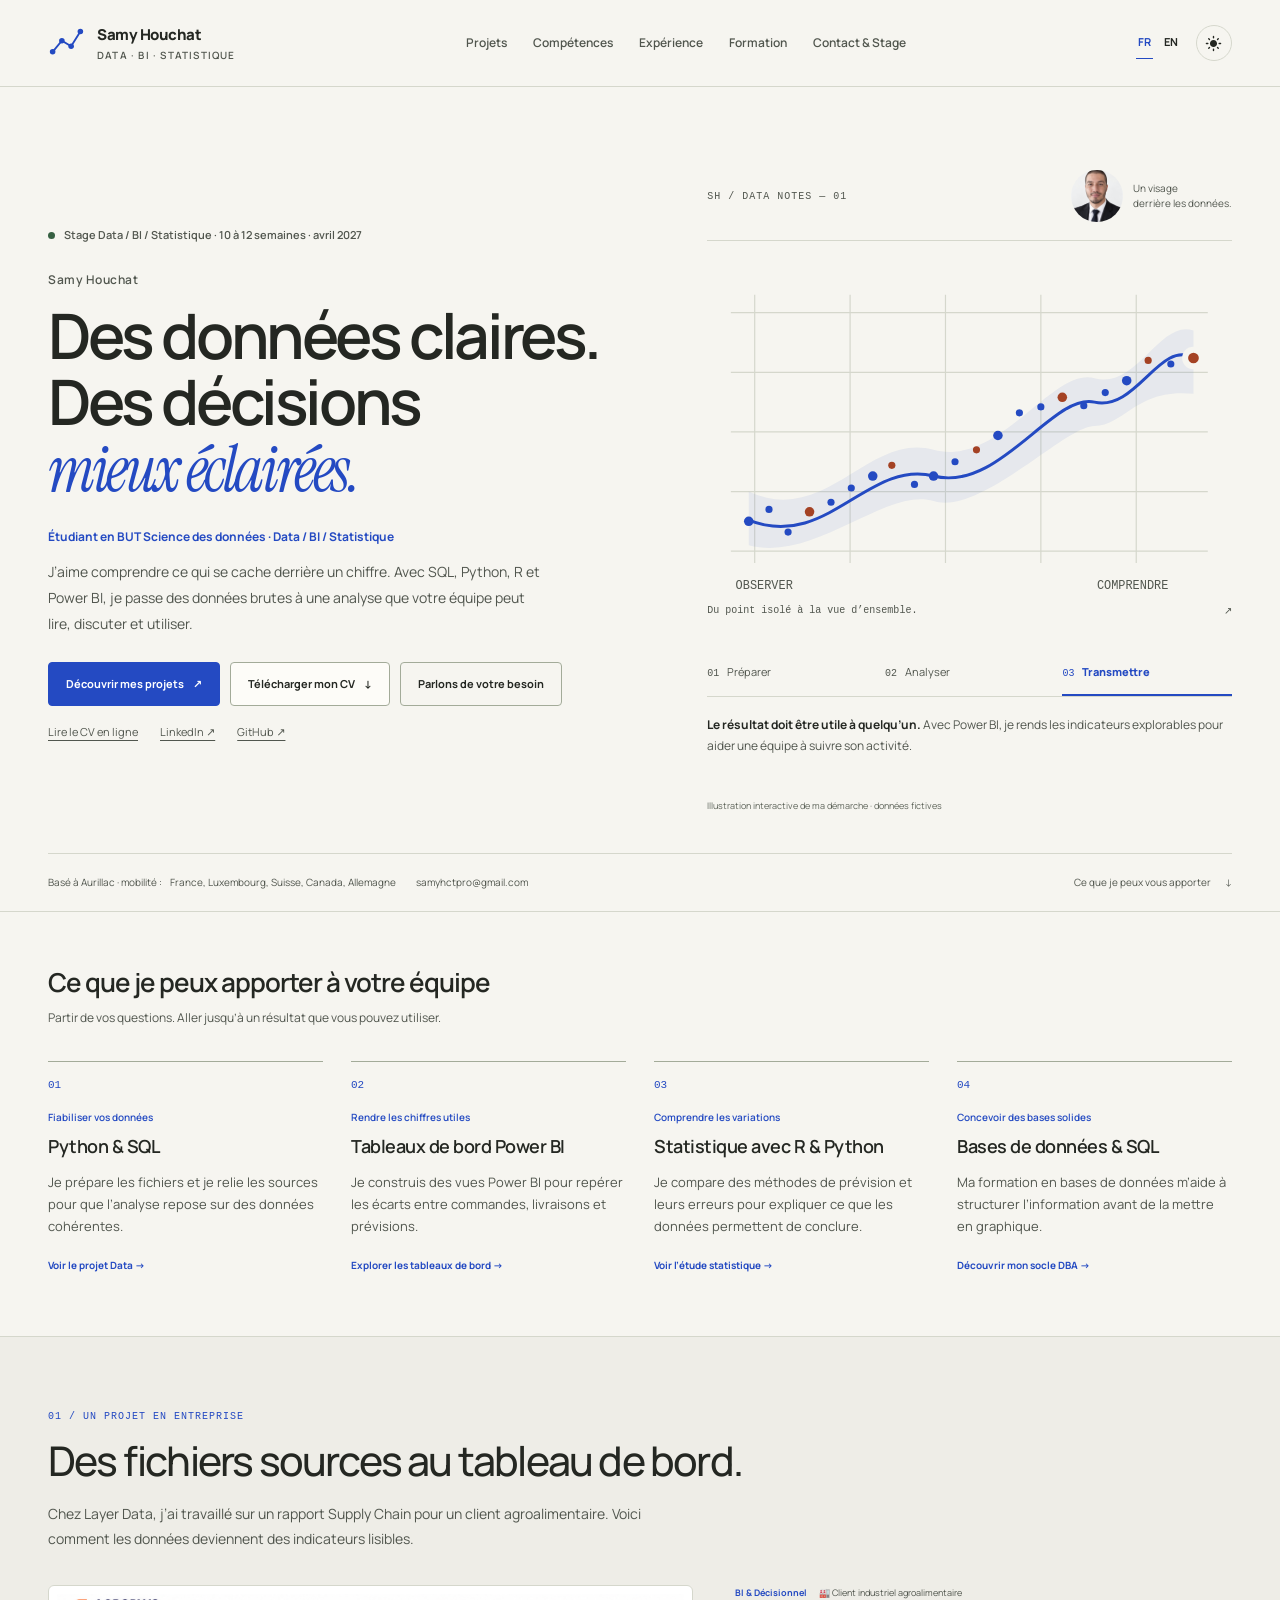
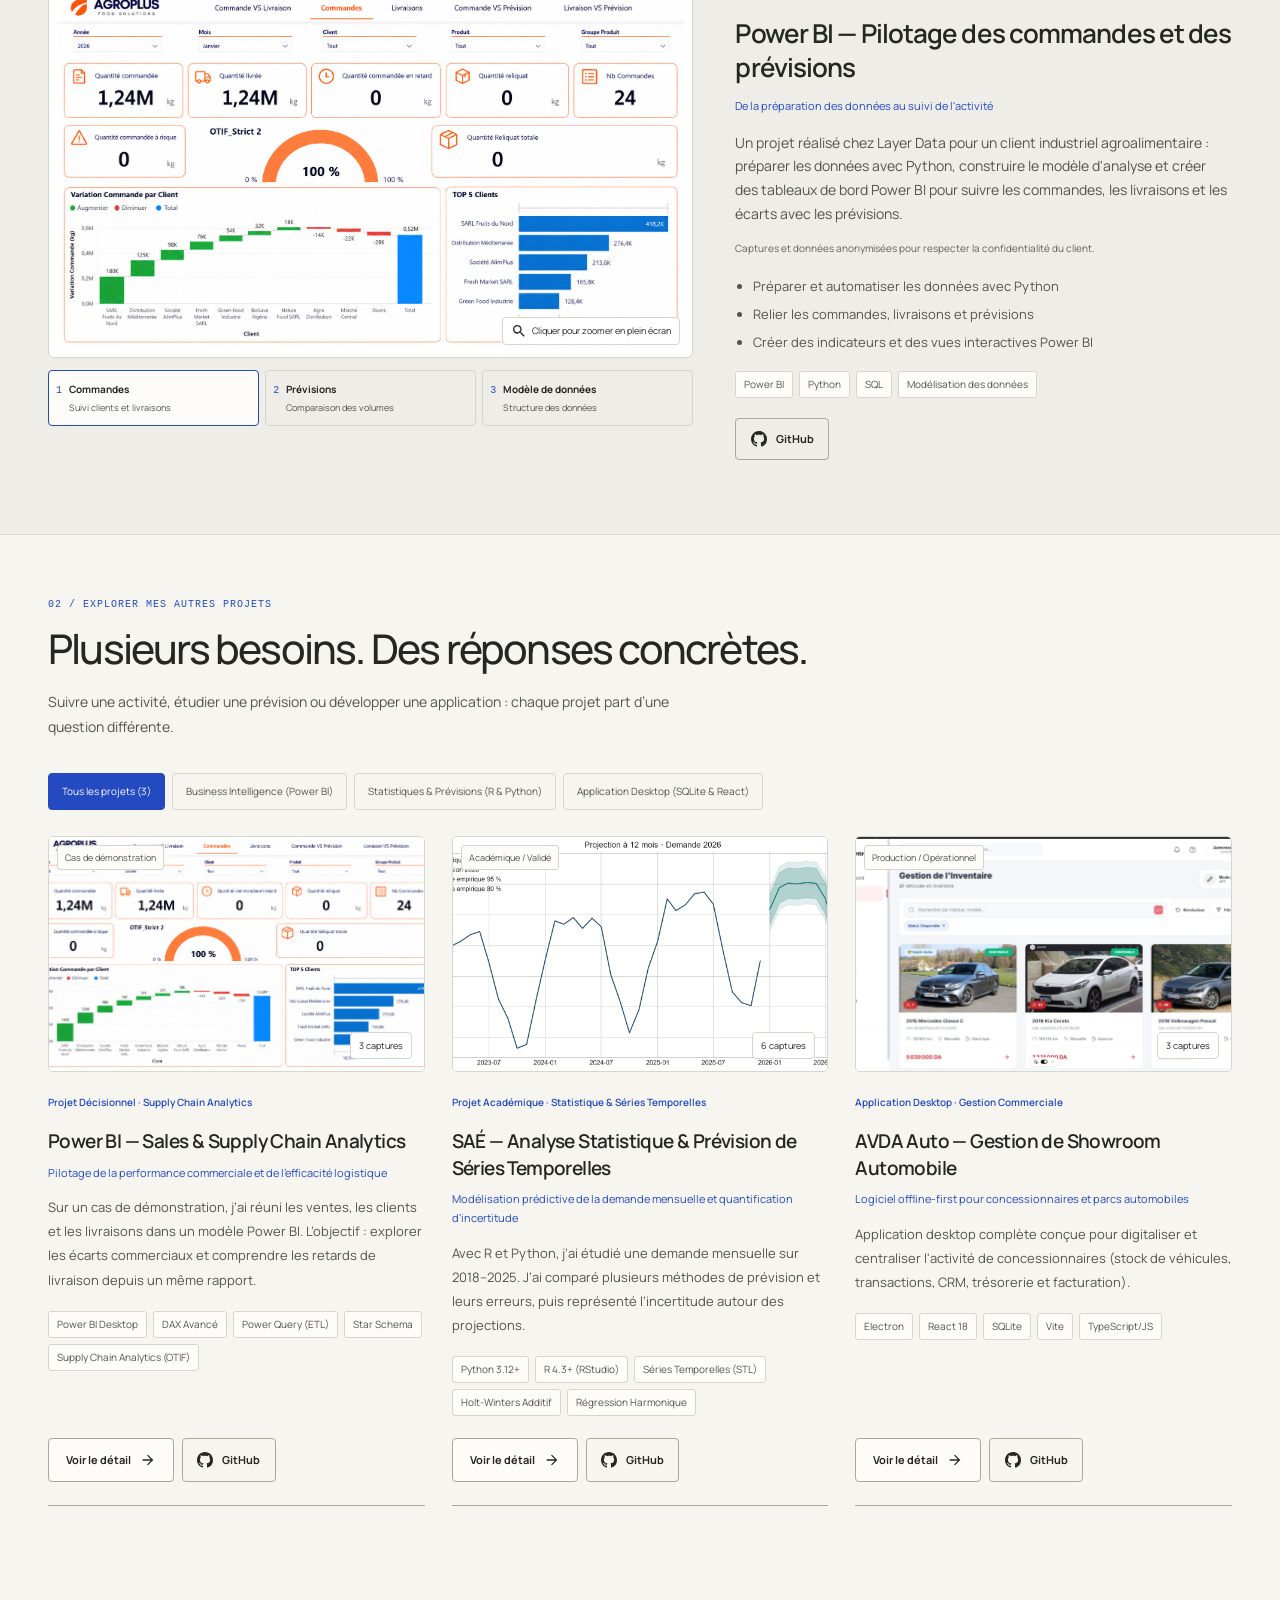
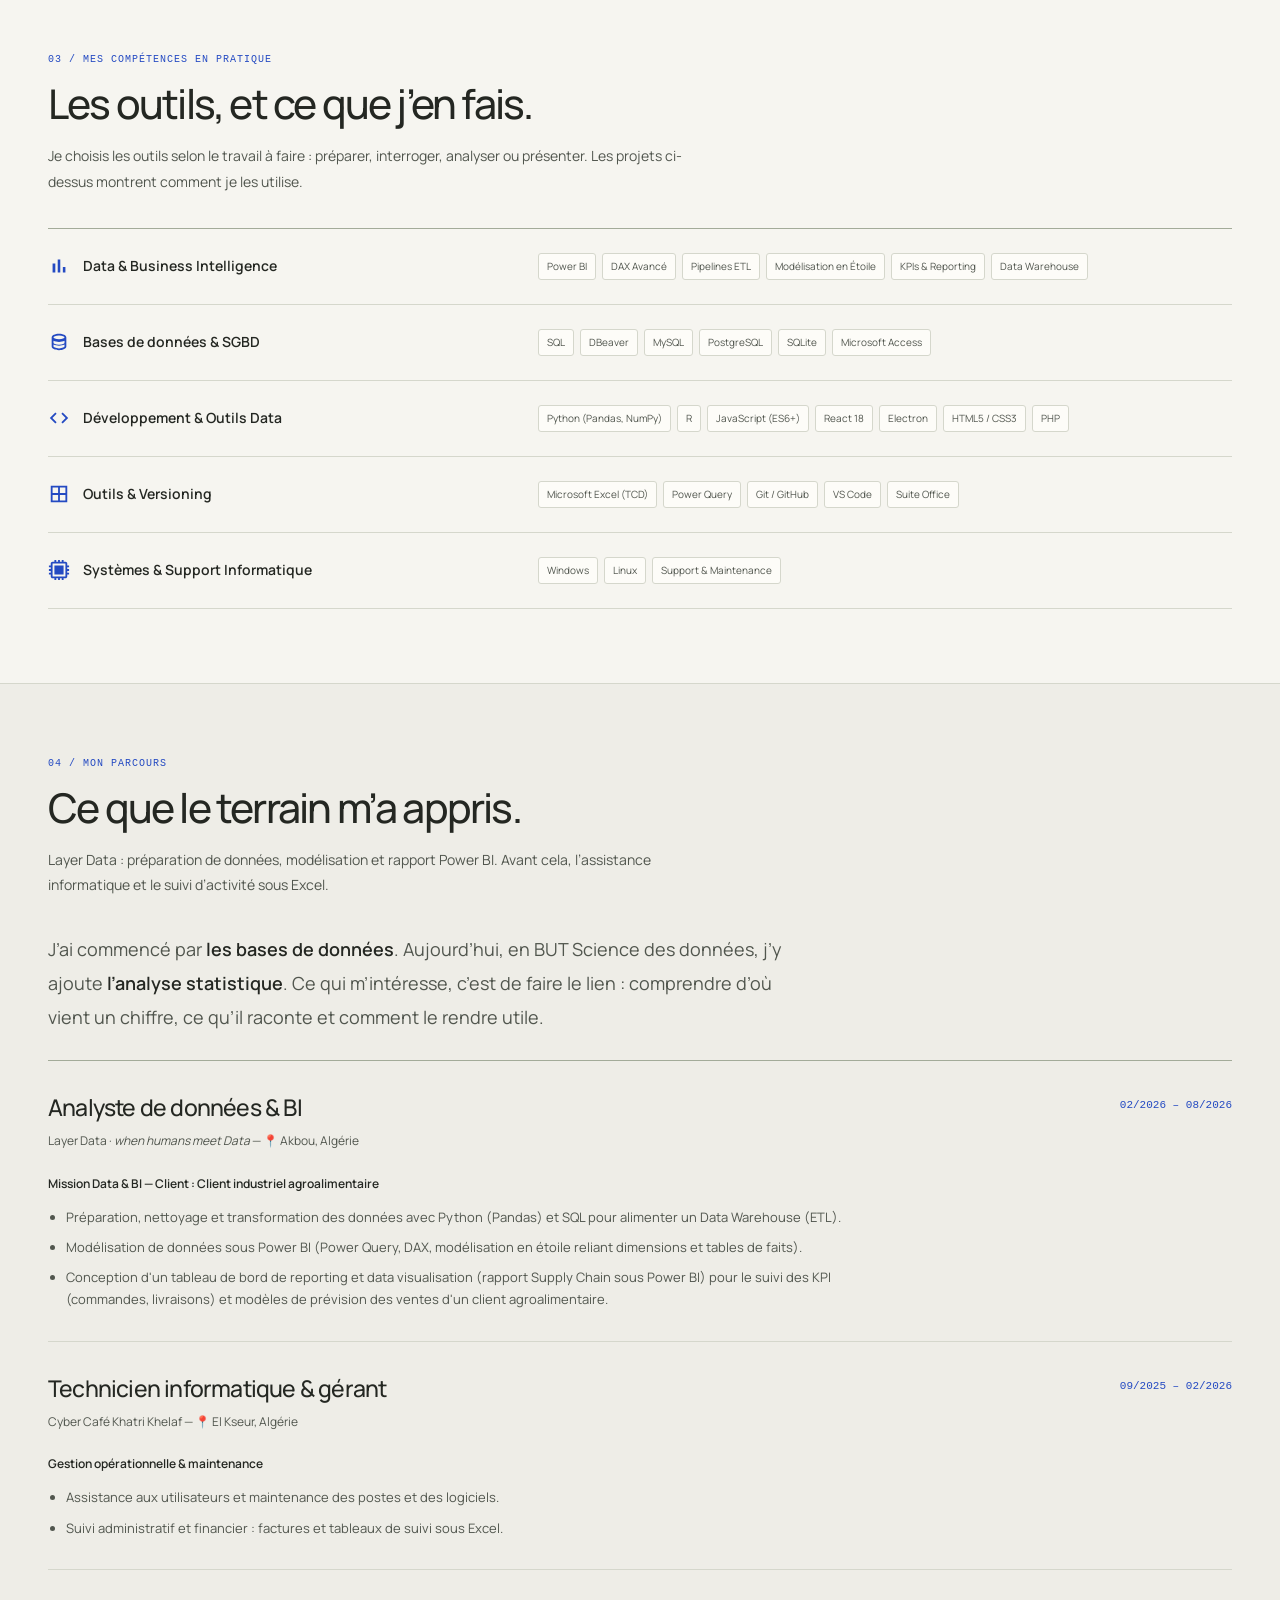
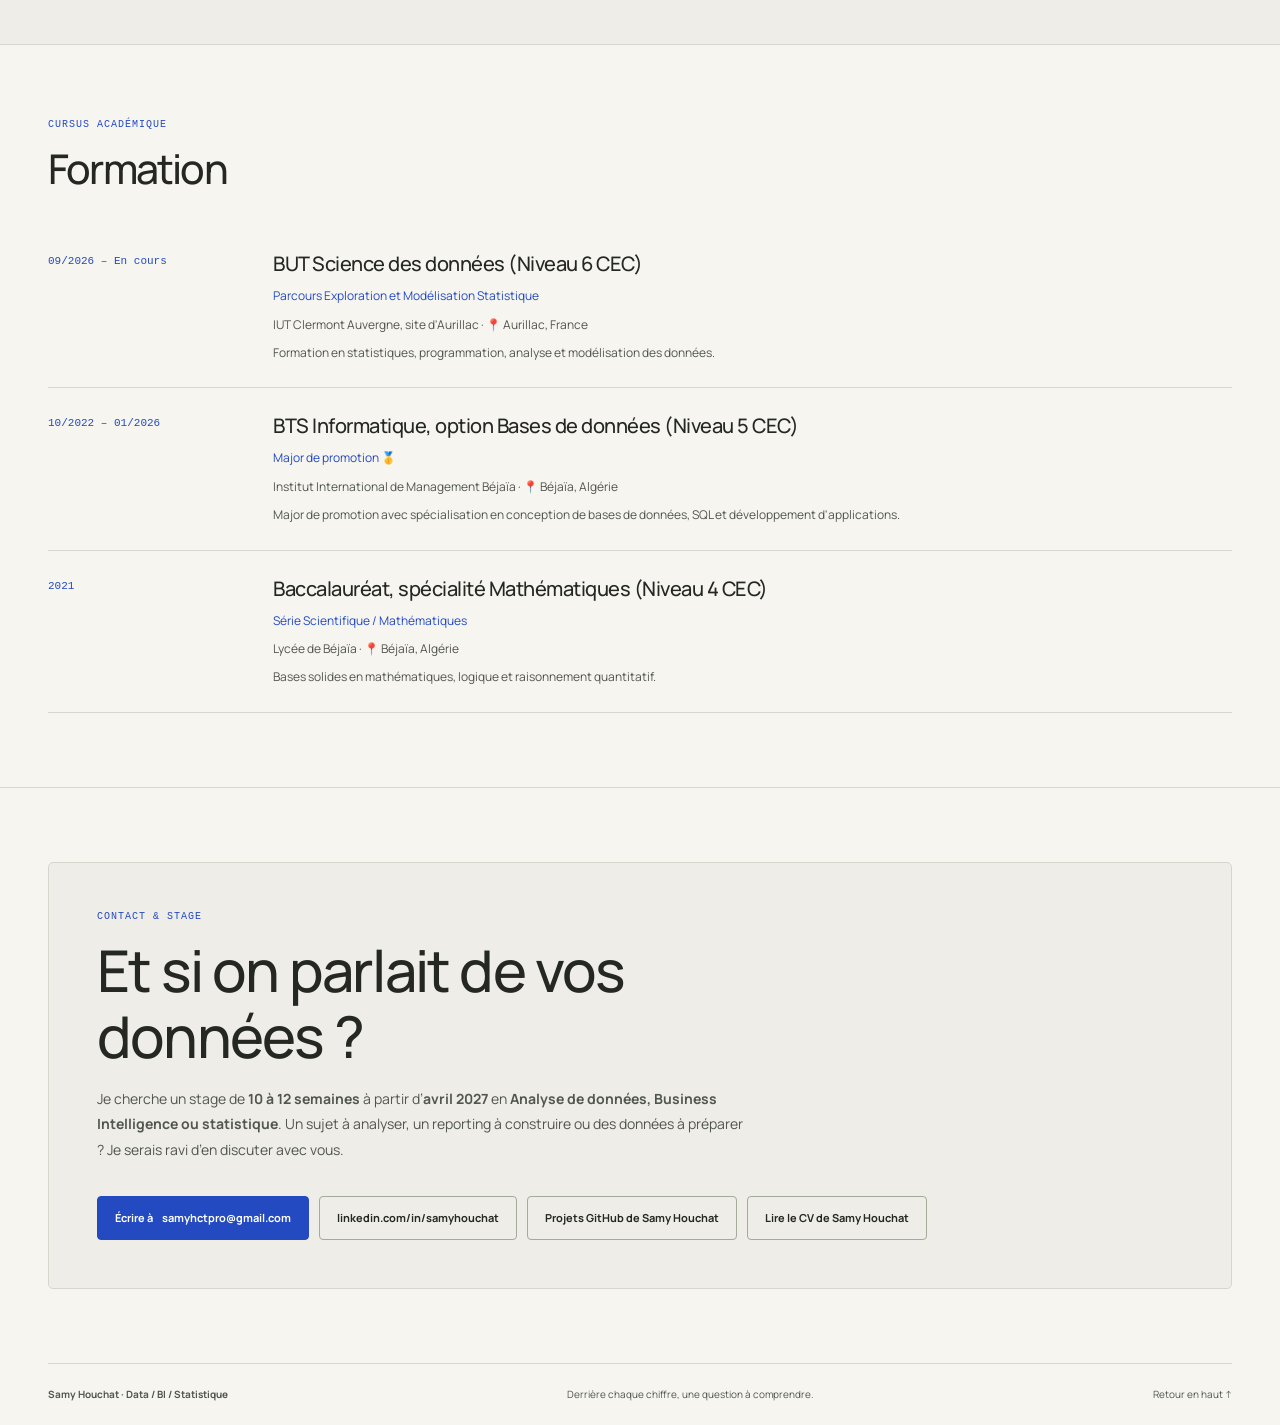
==== index.html @ c956099a "feat: add English site variant with build script and browser smoke tests" ====
<!DOCTYPE html>
<html lang="fr" data-theme="light">
<head>
  <meta charset="UTF-8">
  <meta name="viewport" content="width=device-width, initial-scale=1.0">
  <meta http-equiv="X-UA-Compatible" content="IE=edge">
  <title>Samy Houchat | Stage Data, BI &amp; Statistique</title>
  <meta name="description" content="Je suis Samy Houchat, étudiant en Science des données. Découvrez mes projets SQL, Python, R et Power BI pour un stage Data, BI ou statistique dès avril 2027.">
  <meta name="robots" content="index, follow, max-image-preview:large">
  <link rel="canonical" href="https://hctsamyuct.github.io/">
  <link rel="alternate" hreflang="fr" href="https://hctsamyuct.github.io/">
  <link rel="alternate" hreflang="en" href="https://hctsamyuct.github.io/en/">
  <link rel="alternate" hreflang="x-default" href="https://hctsamyuct.github.io/">
  <meta property="og:type" content="website">
  <meta property="og:locale" content="fr_FR">
  <meta property="og:site_name" content="Samy Houchat — Portfolio Data &amp; BI">
  <meta property="og:url" content="https://hctsamyuct.github.io/">
  <meta property="og:title" content="Samy Houchat | Stage Data, BI &amp; Statistique">
  <meta property="og:description" content="Je suis Samy Houchat, étudiant en Science des données. Découvrez mes projets SQL, Python, R et Power BI pour un stage Data, BI ou statistique dès avril 2027.">
  <meta property="og:image" content="https://hctsamyuct.github.io/assets/img/bi-dashboard-commandes.png">
  <meta property="og:image:width" content="1667">
  <meta property="og:image:height" content="943">
  <meta property="og:image:alt" content="Projet de tableau de bord Power BI présenté par Samy Houchat">
  <meta name="twitter:card" content="summary_large_image">
  <meta name="twitter:title" content="Samy Houchat | Stage Data, BI &amp; Statistique">
  <meta name="twitter:description" content="Je suis Samy Houchat, étudiant en Science des données. Découvrez mes projets SQL, Python, R et Power BI pour un stage Data, BI ou statistique dès avril 2027.">
  <meta name="twitter:image" content="https://hctsamyuct.github.io/assets/img/bi-dashboard-commandes.png">
  <meta name="twitter:image:alt" content="Projet Power BI de Samy Houchat">
  <script type="application/ld+json">
{
  "@context": "https://schema.org",
  "@graph": [
    {
      "@type": "Person",
      "@id": "https://hctsamyuct.github.io/#samy-houchat",
      "name": "Samy Houchat",
      "givenName": "Samy",
      "familyName": "Houchat",
      "alternateName": "Houchat Samy",
      "url": "https://hctsamyuct.github.io/",
      "image": "https://hctsamyuct.github.io/assets/img/photo_opt.jpg",
      "description": "Étudiant en BUT Science des données à Aurillac, créateur de projets Data et Business Intelligence.",
      "sameAs": [
        "https://www.linkedin.com/in/samyhouchat",
        "https://github.com/HouchatSamy"
      ],
      "knowsAbout": [
        "Business Intelligence",
        "Power BI",
        "Python",
        "R",
        "SQL",
        "ETL",
        "Modélisation des données"
      ]
    },
    {
      "@type": "WebSite",
      "@id": "https://hctsamyuct.github.io/#website",
      "url": "https://hctsamyuct.github.io/",
      "name": "Samy Houchat — Portfolio Data & Business Intelligence",
      "inLanguage": [
        "fr",
        "en"
      ],
      "publisher": {
        "@id": "https://hctsamyuct.github.io/#samy-houchat"
      }
    },
    {
      "@type": "ProfilePage",
      "@id": "https://hctsamyuct.github.io/#webpage",
      "url": "https://hctsamyuct.github.io/",
      "name": "Samy Houchat | Stage Data, BI & Statistique",
      "description": "Je suis Samy Houchat, étudiant en Science des données. Découvrez mes projets SQL, Python, R et Power BI pour un stage Data, BI ou statistique dès avril 2027.",
      "inLanguage": "fr",
      "isPartOf": {
        "@id": "https://hctsamyuct.github.io/#website"
      },
      "mainEntity": {
        "@id": "https://hctsamyuct.github.io/#samy-houchat"
      },
      "about": {
        "@id": "https://hctsamyuct.github.io/#samy-houchat"
      }
    }
  ]
}
  </script>


  <!-- SEO & Titre -->

  <meta name="author" content="Samy Houchat">

  <!-- Open Graph / LinkedIn / Facebook / WhatsApp -->

  <!-- Twitter Card -->

  <!-- Favicon -->
  <link rel="icon" type="image/svg+xml" href="assets/img/favicon.svg">
  <meta name="theme-color" content="#f6f5f0">

  <!-- Google Fonts : Manrope et Instrument Serif avec font-display: swap -->
  <link rel="preconnect" href="https://fonts.googleapis.com">
  <link rel="preconnect" href="https://fonts.gstatic.com" crossorigin>
  <link href="https://fonts.googleapis.com/css2?family=Manrope:wght@400;500;600;700;800&family=Instrument+Serif:ital@0;1&display=swap" rel="stylesheet">

  <!-- Stylesheet -->
  <link rel="stylesheet" href="/css/portfolio.css?v=20261028">
  <link rel="stylesheet" href="/css/cv.css?v=6194d7030709">
</head>
<body>
  <a class="skip-link" href="#main-content">Aller au contenu</a>

  <!-- =========================================================================
       EN-TÊTE / NAVIGATION FLOTTANTE
       ========================================================================= -->
  <header class="site-header" id="site-header">
    <div class="container header-inner">
      <a href="#hero" class="brand-link" aria-label="Accueil Portfolio Samy Houchat">
        <svg class="brand-symbol" viewBox="0 0 40 40" fill="none" aria-hidden="true"><path d="M5 29L15 17L25 23L35 7" stroke="currentColor" stroke-width="2"/><g fill="currentColor"><circle cx="5" cy="29" r="3"/><circle cx="15" cy="17" r="3"/><circle cx="25" cy="23" r="3"/><circle cx="35" cy="7" r="3"/></g></svg>
        <span class="brand-name">Samy Houchat<span class="brand-subtitle">Data · BI · Statistique</span></span>
      </a>

      <!-- Navigation desktop -->
      <nav class="main-nav" aria-label="Navigation principale">
        <a href="#projets" class="nav-link">Projets</a>
        <a href="#competences" class="nav-link">Compétences</a>
        <a href="#experience" class="nav-link">Expérience</a>
        <a href="#formation" class="nav-link">Formation</a>
        <a href="#contact" class="nav-link">Contact &amp; Stage</a>
      </nav>

      <!-- Actions : Bouton Thème & Menu Mobile -->
      <div class="header-actions">
        <nav class="language-switch" aria-label="Langue du portfolio">
          <a href="/" lang="fr" hreflang="fr" aria-current="page">FR</a>
          <a href="/en/" lang="en" hreflang="en">EN</a>
        </nav>
        <button type="button" class="theme-toggle-btn" id="theme-toggle-btn" aria-label="Changer de thème (sombre/clair)">
          <svg viewBox="0 0 24 24" aria-hidden="true"><path d="M12 3a9 9 0 1 0 9 9c0-.46-.04-.92-.1-1.36a5.389 5.389 0 0 1-4.4 2.26 5.403 5.403 0 0 1-3.14-9.8c-.44-.06-.9-.1-1.36-.1z"/></svg>
        </button>

        <button type="button" class="mobile-menu-btn" id="mobile-menu-btn" aria-label="Ouvrir le menu" aria-expanded="false" aria-controls="mobile-drawer">
          <svg width="24" height="24" viewBox="0 0 24 24" fill="currentColor"><path d="M3 18h18v-2H3v2zm0-5h18v-2H3v2zm0-7v2h18V6H3z"/></svg>
        </button>
      </div>
    </div>
  </header>

  <!-- Tiroir de navigation mobile -->
  <div class="mobile-drawer" id="mobile-drawer" aria-hidden="true">
    <a href="#hero" class="mobile-nav-link">Accueil</a>
    <a href="#projets" class="mobile-nav-link">📊 Projets &amp; Tableaux de bord</a>
    <a href="#competences" class="mobile-nav-link">⚡ Compétences techniques</a>
    <a href="#experience" class="mobile-nav-link">💼 Expérience terrain</a>
    <a href="#formation" class="mobile-nav-link">🎓 Formation</a>
    <a href="#contact" class="mobile-nav-link">✉️ Recherche de stage &amp; Contact</a>
  </div>

  <main id="main-content">

    <!-- =======================================================================
         1. HERO SECTION (RECRUTEUR FIRST)
         ======================================================================= -->
    <section class="section-hero" id="hero" aria-labelledby="hero-name">
      <div class="container hero-grid">
        <div class="hero-content">
          <div class="availability-badge"><span class="pulse-indicator" aria-hidden="true"></span><span id="availability-text">Stage Data / BI / Statistique · 10 à 12 semaines · avril 2027</span></div>
          <h1 class="hero-name" id="hero-name">Samy Houchat</h1>
          <p class="hero-statement"><span>Des données claires.</span><span>Des décisions</span><span><em>mieux éclairées.</em></span></p>
          <p class="hero-title" id="hero-title">Étudiant en BUT Science des données · Data / BI / Statistique</p>
          <p class="hero-headline" id="hero-headline">J’aime comprendre ce qui se cache derrière un chiffre. Avec SQL, Python, R et Power BI, je passe des données brutes à une analyse que votre équipe peut lire, discuter et utiliser.</p>
          <div class="hero-cta-group">
            <a href="#projets" class="btn btn-primary">Découvrir mes projets <span aria-hidden="true">↗</span></a>
            <a href="assets/cv/CV_Samy_Houchat.pdf?v=6194d7030709" class="btn btn-secondary" id="hero-cv-btn" download="CV_Samy_Houchat_Stage_Data_Analyst_BI.pdf">Télécharger mon CV <span aria-hidden="true">↓</span></a>
            <a href="mailto:samyhctpro@gmail.com" class="btn btn-outline" id="hero-contact-btn">Parlons de votre besoin</a>
          </div>
          <div class="hero-secondary-links">
            <a href="cv_samy_houchat.html" id="hero-cv-view-btn">Lire le CV en ligne</a>
            <a href="https://www.linkedin.com/in/samyhouchat" target="_blank" rel="noopener noreferrer" id="hero-linkedin-btn">LinkedIn ↗</a>
            <a href="https://github.com/HouchatSamy" target="_blank" rel="noopener noreferrer" id="hero-github-btn">GitHub ↗</a>
          </div>
        </div>
        <div class="data-lab" data-stage="2">
          <div class="lab-topline">
            <span class="lab-id">SH / DATA NOTES — 01</span>
            <div class="lab-portrait"><img src="assets/img/photo_opt.jpg" alt="Samy Houchat" id="hero-photo" class="hero-photo-img" width="100" height="100" fetchpriority="high" decoding="async"><span>Un visage<br>derrière les données.</span></div>
          </div>
          <figure class="lab-art" aria-label="Illustration du passage des données brutes à une tendance lisible">
            <svg class="lab-chart" viewBox="0 0 440 285" aria-hidden="true">
              <g class="chart-grid"><path d="M20 40H420M20 90H420M20 140H420M20 190H420M20 240H420M40 25V250M120 25V250M200 25V250M280 25V250M360 25V250"/></g>
              <path class="chart-band" d="M35 190C100 220 135 140 190 155S290 85 325 95S380 45 408 55L408 108C360 103 350 135 325 135S230 210 190 198S90 250 35 235Z"/>
              <path class="chart-line" d="M35 214C100 240 135 163 190 177S290 107 325 115S380 62 408 78"/>
              <g class="chart-points"><circle class="data-point" cx="35" cy="215" r="4"/><circle class="data-point" cx="52" cy="205" r="3"/><circle class="data-point" cx="68" cy="224" r="3"/><circle class="data-point" cx="86" cy="207" r="4"/><circle class="data-point" cx="104" cy="199" r="3"/><circle class="data-point" cx="121" cy="187" r="3"/><circle class="data-point" cx="139" cy="177" r="4"/><circle class="data-point" cx="155" cy="168" r="3"/><circle class="data-point" cx="174" cy="184" r="3"/><circle class="data-point" cx="190" cy="177" r="4"/><circle class="data-point" cx="208" cy="165" r="3"/><circle class="data-point" cx="226" cy="155" r="3"/><circle class="data-point" cx="244" cy="143" r="4"/><circle class="data-point" cx="262" cy="124" r="3"/><circle class="data-point" cx="280" cy="119" r="3"/><circle class="data-point" cx="298" cy="111" r="4"/><circle class="data-point" cx="316" cy="118" r="3"/><circle class="data-point" cx="334" cy="107" r="3"/><circle class="data-point" cx="352" cy="97" r="4"/><circle class="data-point" cx="370" cy="80" r="3"/><circle class="data-point" cx="389" cy="83" r="3"/><circle class="data-point" cx="408" cy="78" r="4"/></g>
              <circle class="chart-endpoint" cx="408" cy="78" r="7"/>
              <text class="chart-annotation" x="24" y="272">OBSERVER</text><text class="chart-annotation" x="327" y="272">COMPRENDRE</text>
            </svg>
            <figcaption class="lab-art-label"><span>Du point isolé à la vue d’ensemble.</span><span aria-hidden="true">↗</span></figcaption>
          </figure>
          <div class="lab-controls" aria-label="Explorer ma façon de travailler">
            <button type="button" class="lab-step" data-stage="0" aria-pressed="false" aria-controls="lab-preparer"><span>01</span> Préparer</button>
            <button type="button" class="lab-step" data-stage="1" aria-pressed="false" aria-controls="lab-analyser"><span>02</span> Analyser</button>
            <button type="button" class="lab-step" data-stage="2" aria-pressed="true" aria-controls="lab-transmettre"><span>03</span> Transmettre</button>
          </div>
          <div class="lab-explanations" aria-live="polite">
            <p class="lab-explanation" id="lab-preparer"><strong>Une analyse commence par des données cohérentes.</strong> Avec Python et SQL, je nettoie les fichiers et je relie les bonnes informations.</p>
            <p class="lab-explanation" id="lab-analyser"><strong>Je cherche à comprendre ce qui varie, et pourquoi.</strong> Avec R et Python, je compare les tendances et les prévisions, en gardant leurs limites en tête.</p>
            <p class="lab-explanation" id="lab-transmettre"><strong>Le résultat doit être utile à quelqu’un.</strong> Avec Power BI, je rends les indicateurs explorables pour aider une équipe à suivre son activité.</p>
          </div>
          <p class="lab-note">Illustration interactive de ma démarche · données fictives</p>
        </div>
      </div>
      <div class="container hero-meta-items">
        <span class="meta-item">Basé à Aurillac · mobilité : <span id="meta-location">France, Luxembourg, Suisse, Canada, Allemagne</span></span>
        <a class="meta-item" href="mailto:samyhctpro@gmail.com" id="meta-email-link"><span id="meta-email-text">samyhctpro@gmail.com</span></a>
        <a class="hero-scroll-link" href="#value-title">Ce que je peux vous apporter <span aria-hidden="true">↓</span></a>
      </div>
    </section>


    <!-- =======================================================================
         2. CHIFFRES / POINTS CLÉS DU CV
         ======================================================================= -->
    <section class="section-stats" aria-labelledby="value-title">
      <div class="container">
        <h2 class="value-title" id="value-title">Ce que je peux apporter à votre équipe</h2>
        <p class="value-intro">Partir de vos questions. Aller jusqu’à un résultat que vous pouvez utiliser.</p>
        <div class="stats-grid" id="stats-grid">
<!-- seo:stats-grid:start -->
    <div class="stat-card" data-stat-id="reliable-data">
      <span class="stat-badge">Fiabiliser vos données</span>
      <h3 class="stat-title">Python & SQL</h3>
      <p class="stat-subtitle">Je prépare les fichiers et je relie les sources pour que l’analyse repose sur des données cohérentes.</p>
      <a class="stat-proof-link" href="#projets">Voir le projet Data <span aria-hidden="true">→</span></a>
    </div>

    <div class="stat-card" data-stat-id="clear-decisions">
      <span class="stat-badge">Rendre les chiffres utiles</span>
      <h3 class="stat-title">Tableaux de bord Power BI</h3>
      <p class="stat-subtitle">Je construis des vues Power BI pour repérer les écarts entre commandes, livraisons et prévisions.</p>
      <a class="stat-proof-link" href="#projets">Explorer les tableaux de bord <span aria-hidden="true">→</span></a>
    </div>

    <div class="stat-card" data-stat-id="real-experience">
      <span class="stat-badge">Comprendre les variations</span>
      <h3 class="stat-title">Statistique avec R & Python</h3>
      <p class="stat-subtitle">Je compare des méthodes de prévision et leurs erreurs pour expliquer ce que les données permettent de conclure.</p>
      <a class="stat-proof-link" href="#autres-projets">Voir l’étude statistique <span aria-hidden="true">→</span></a>
    </div>

    <div class="stat-card" data-stat-id="dba-foundation">
      <span class="stat-badge">Concevoir des bases solides</span>
      <h3 class="stat-title">Bases de données & SQL</h3>
      <p class="stat-subtitle">Ma formation en bases de données m’aide à structurer l’information avant de la mettre en graphique.</p>
      <a class="stat-proof-link" href="#formation">Découvrir mon socle DBA <span aria-hidden="true">→</span></a>
    </div>
<!-- seo:stats-grid:end -->
        </div>
      </div>
    </section>

    <!-- =======================================================================
         3. PROJET VEDETTE (SUPPLY CHAIN ANALYTICS)
         ======================================================================= -->
    <section class="section-padding" id="projets">
      <div class="container">
        <div class="section-header">
          <span class="section-label">01 / Un projet en entreprise</span>
          <h2 class="section-title">Des fichiers sources au tableau de bord.</h2>
          <p class="section-description">
            Chez Layer Data, j’ai travaillé sur un rapport Supply Chain pour un client agroalimentaire. Voici comment les données deviennent des indicateurs lisibles.
          </p>
        </div>

        <div id="featured-project-container">
<!-- seo:featured-project-container:start -->
    <div class="featured-card">
      <div class="featured-grid">
        <div class="featured-preview-column">
          <!-- Aperçu principal zoomable -->
          <div id="featured-preview-panel" role="tabpanel" aria-labelledby="proof-tab-0">
          <div class="featured-preview-box" id="featured-zoom-trigger" role="button" tabindex="0" aria-label="Agrandir la capture active en plein écran">
            <img src="assets/img/bi-dashboard-commandes.png" alt="Dashboard Commandes — Suivi OTIF & Analyse Clients Power BI" class="featured-preview-img" id="featured-main-img" loading="lazy" width="760" height="430">
            <div class="preview-overlay-hint">
              <svg width="16" height="16" viewBox="0 0 24 24" fill="currentColor"><path d="M15.5 14h-.79l-.28-.27A6.471 6.471 0 0 0 16 9.5 6.5 6.5 0 1 0 9.5 16c1.61 0 3.09-.59 4.23-1.57l.27.28v.79l5 4.99L20.49 19l-4.99-5zm-6 0C7.01 14 5 11.99 5 9.5S7.01 5 9.5 5 14 7.01 14 9.5 11.99 14 9.5 14z"/></svg>
              <span>Cliquer pour zoomer en plein écran</span>
            </div>
          </div>

          </div>
          <!-- Sélecteur interactif des 3 preuves -->
          <div class="featured-proofs-tabs" role="tablist" aria-label="Choisir la capture à afficher">

              <button type="button" class="proof-tab-btn active" id="proof-tab-0" data-proof-idx="0" role="tab" aria-controls="featured-preview-panel" tabindex="0" aria-selected="true">
                <span class="proof-tab-num">1</span>
                <div class="proof-tab-text">
                  <span class="proof-tab-title">Commandes</span>
                  <span class="proof-tab-sub">Suivi clients et livraisons</span>
                </div>
              </button>

              <button type="button" class="proof-tab-btn " id="proof-tab-1" data-proof-idx="1" role="tab" aria-controls="featured-preview-panel" tabindex="-1" aria-selected="false">
                <span class="proof-tab-num">2</span>
                <div class="proof-tab-text">
                  <span class="proof-tab-title">Prévisions</span>
                  <span class="proof-tab-sub">Comparaison des volumes</span>
                </div>
              </button>

              <button type="button" class="proof-tab-btn " id="proof-tab-2" data-proof-idx="2" role="tab" aria-controls="featured-preview-panel" tabindex="-1" aria-selected="false">
                <span class="proof-tab-num">3</span>
                <div class="proof-tab-text">
                  <span class="proof-tab-title">Modèle de données</span>
                  <span class="proof-tab-sub">Structure des données</span>
                </div>
              </button>

          </div>
          <noscript>
            <div class="proof-fallback">
              <figure><a href="assets/img/bi-dashboard-previsions.png"><img src="assets/img/bi-dashboard-previsions.png" alt="Dashboard Prévisions — Analyse Prévisions vs Réalisé Power BI" width="760" height="430" loading="lazy"></a><figcaption>Prévisions — Comparaison des volumes</figcaption></figure><figure><a href="assets/img/bi-modele-donnees.png"><img src="assets/img/bi-modele-donnees.png" alt="Architecture Modèle de Données Power BI" width="760" height="430" loading="lazy"></a><figcaption>Modèle de données — Structure des données</figcaption></figure>
            </div>
          </noscript>
        </div>

        <div class="featured-content-column">
          <div class="featured-meta-row">
            <span class="featured-domain-badge">BI &amp; Décisionnel</span>
            <span class="featured-sector-badge">🏭 Client industriel agroalimentaire</span>
          </div>

          <h3 class="featured-title-compact">Power BI — Pilotage des commandes et des prévisions</h3>
          <p class="featured-desc-compact">De la préparation des données au suivi de l'activité</p>
          <p class="featured-overview">Un projet réalisé chez Layer Data pour un client industriel agroalimentaire : préparer les données avec Python, construire le modèle d'analyse et créer des tableaux de bord Power BI pour suivre les commandes, les livraisons et les écarts avec les prévisions.</p>
          <p class="featured-confidentiality-note">Captures et données anonymisées pour respecter la confidentialité du client.</p>

          <ul class="featured-points-list">
            <li>Préparer et automatiser les données avec Python</li>
            <li>Relier les commandes, livraisons et prévisions</li>
            <li>Créer des indicateurs et des vues interactives Power BI</li>
          </ul>

          <div class="featured-tags-compact">
            <span class="skill-tag">Power BI</span><span class="skill-tag">Python</span><span class="skill-tag">SQL</span><span class="skill-tag">Modélisation des données</span>
          </div>


          <div style="margin-top:0.25rem;">
            <a href="https://github.com/HouchatSamy/POWERBI_files" target="_blank" rel="noopener noreferrer" class="btn btn-outline" style="min-height:42px; padding:0.5rem 0.9rem;" title="Voir sur GitHub">
              <svg width="18" height="18" viewBox="0 0 24 24" fill="currentColor"><path d="M12 0C5.37 0 0 5.37 0 12c0 5.31 3.435 9.795 8.205 11.385.6.105.825-.255.825-.57 0-.285-.015-1.23-.015-2.235-3.015.555-3.795-.735-4.035-1.41-.135-.345-.72-1.41-1.23-1.695-.42-.225-1.02-.78-.015-.795.945-.015 1.62.87 1.845 1.23 1.08 1.815 2.805 1.305 3.495.99.105-.78.42-1.305.765-1.605-2.67-.3-5.46-1.335-5.46-5.925 0-1.305.465-2.385 1.23-3.225-.12-.3-.54-1.53.12-3.18 0 0 1.005-.315 3.3 1.23.96-.27 1.98-.405 3-.405s2.04.135 3 .405c2.295-1.56 3.3-1.23 3.3-1.23.66 1.65.24 2.88.12 3.18.765.84 1.23 1.905 1.23 3.225 0 4.605-2.805 5.625-5.475 5.925.435.375.81 1.095.81 2.22 0 1.605-.015 2.895-.015 3.3 0 .315.225.69.825.57A12.02 12.02 0 0 0 24 12c0-6.63-5.37-12-12-12z"/></svg>
              <span>GitHub</span>
            </a>
          </div>

        </div>
      </div>
    </div>
<!-- seo:featured-project-container:end -->
        </div>
      </div>
    </section>

    <!-- =======================================================================
         4. APPLICATION MÉTIER (AVDA AUTO)
         ======================================================================= -->
    <section class="section-padding project-collection" id="autres-projets">
      <div class="container">
        <div class="section-header">
          <span class="section-label">02 / Explorer mes autres projets</span>
          <h2 class="section-title">Plusieurs besoins. Des réponses concrètes.</h2>
          <p class="section-description">
            Suivre une activité, étudier une prévision ou développer une application : chaque projet part d’une question différente.
          </p>
        </div>

        <div class="projects-filter-bar" aria-label="Filtrer les réalisations">
          <button type="button" class="filter-pill-btn active" data-filter="all" aria-pressed="true">Tous les projets (3)</button>
          <button type="button" class="filter-pill-btn" data-filter="powerbi-sales-supplychain" aria-pressed="false">Business Intelligence (Power BI)</button>
          <button type="button" class="filter-pill-btn" data-filter="sae-series-temporelles" aria-pressed="false">Statistiques &amp; Prévisions (R &amp; Python)</button>
          <button type="button" class="filter-pill-btn" data-filter="avda-auto" aria-pressed="false">Application Desktop (SQLite &amp; React)</button>
        </div>

        <div class="projects-grid" id="other-projects-grid">
<!-- seo:other-projects-grid:start -->
    <article class="project-card" data-project-id="powerbi-sales-supplychain">
      <div class="project-thumbnail-wrapper" role="button" tabindex="0" data-project-idx="0" aria-label="Agrandir la capture de Power BI — Sales & Supply Chain Analytics">
        <img src="assets/img/bi-dashboard-commandes.png" alt="Power BI — Sales & Supply Chain Analytics" class="project-thumbnail-img" loading="lazy" width="600" height="375">
        <span class="project-badge-float">Cas de démonstration</span>
        <div class="preview-overlay-hint">
          <span>3 captures</span>
        </div>
      </div>

      <div class="project-body">
        <span class="stat-badge" style="margin-bottom:0.5rem;">Projet Décisionnel · Supply Chain Analytics</span>
        <h3 class="project-title">Power BI — Sales & Supply Chain Analytics</h3>
        <p class="project-subtitle">Pilotage de la performance commerciale et de l'efficacité logistique</p>
        <p class="project-summary">Sur un cas de démonstration, j’ai réuni les ventes, les clients et les livraisons dans un modèle Power BI. L’objectif : explorer les écarts commerciaux et comprendre les retards de livraison depuis un même rapport.</p>

        <div class="tags-list">
          <span class="tag-badge">Power BI Desktop</span><span class="tag-badge">DAX Avancé</span><span class="tag-badge">Power Query (ETL)</span><span class="tag-badge">Star Schema</span><span class="tag-badge">Supply Chain Analytics (OTIF)</span>
        </div>

        <div class="project-footer">
          <button type="button" class="btn btn-secondary btn-detail-trigger" data-project-idx="0">
            <span>Voir le détail</span>
            <svg width="16" height="16" viewBox="0 0 24 24" fill="currentColor"><path d="M12 4l-1.41 1.41L16.17 11H4v2h12.17l-5.58 5.59L12 20l8-8z"/></svg>
          </button>


          <a href="https://github.com/HouchatSamy/powerbi-sales-supplychain-analytics" target="_blank" rel="noopener noreferrer" class="btn btn-outline" style="min-height:42px; padding:0.5rem 0.9rem;" title="Voir sur GitHub">
            <svg width="18" height="18" viewBox="0 0 24 24" fill="currentColor"><path d="M12 0C5.37 0 0 5.37 0 12c0 5.31 3.435 9.795 8.205 11.385.6.105.825-.255.825-.57 0-.285-.015-1.23-.015-2.235-3.015.555-3.795-.735-4.035-1.41-.135-.345-.72-1.41-1.23-1.695-.42-.225-1.02-.78-.015-.795.945-.015 1.62.87 1.845 1.23 1.08 1.815 2.805 1.305 3.495.99.105-.78.42-1.305.765-1.605-2.67-.3-5.46-1.335-5.46-5.925 0-1.305.465-2.385 1.23-3.225-.12-.3-.54-1.53.12-3.18 0 0 1.005-.315 3.3 1.23.96-.27 1.98-.405 3-.405s2.04.135 3 .405c2.295-1.56 3.3-1.23 3.3-1.23.66 1.65.24 2.88.12 3.18.765.84 1.23 1.905 1.23 3.225 0 4.605-2.805 5.625-5.475 5.925.435.375.81 1.095.81 2.22 0 1.605-.015 2.895-.015 3.3 0 .315.225.69.825.57A12.02 12.02 0 0 0 24 12c0-6.63-5.37-12-12-12z"/></svg>
            <span>GitHub</span>
          </a>

        </div>
      </div>
    </article>

    <article class="project-card" data-project-id="sae-series-temporelles">
      <div class="project-thumbnail-wrapper" role="button" tabindex="0" data-project-idx="1" aria-label="Agrandir la capture de SAÉ — Analyse Statistique & Prévision de Séries Temporelles">
        <img src="assets/img/sae/05_forecast.png" alt="SAÉ — Analyse Statistique & Prévision de Séries Temporelles" class="project-thumbnail-img" loading="lazy" width="600" height="375">
        <span class="project-badge-float">Académique / Validé</span>
        <div class="preview-overlay-hint">
          <span>6 captures</span>
        </div>
      </div>

      <div class="project-body">
        <span class="stat-badge" style="margin-bottom:0.5rem;">Projet Académique · Statistique & Séries Temporelles</span>
        <h3 class="project-title">SAÉ — Analyse Statistique & Prévision de Séries Temporelles</h3>
        <p class="project-subtitle">Modélisation prédictive de la demande mensuelle et quantification d'incertitude</p>
        <p class="project-summary">Avec R et Python, j’ai étudié une demande mensuelle sur 2018–2025. J’ai comparé plusieurs méthodes de prévision et leurs erreurs, puis représenté l’incertitude autour des projections.</p>

        <div class="tags-list">
          <span class="tag-badge">Python 3.12+</span><span class="tag-badge">R 4.3+ (RStudio)</span><span class="tag-badge">Séries Temporelles (STL)</span><span class="tag-badge">Holt-Winters Additif</span><span class="tag-badge">Régression Harmonique</span>
        </div>

        <div class="project-footer">
          <button type="button" class="btn btn-secondary btn-detail-trigger" data-project-idx="1">
            <span>Voir le détail</span>
            <svg width="16" height="16" viewBox="0 0 24 24" fill="currentColor"><path d="M12 4l-1.41 1.41L16.17 11H4v2h12.17l-5.58 5.59L12 20l8-8z"/></svg>
          </button>


          <a href="https://github.com/HouchatSamy/-Analyse-statistique-pr-vision-de-s-ries-temporelles" target="_blank" rel="noopener noreferrer" class="btn btn-outline" style="min-height:42px; padding:0.5rem 0.9rem;" title="Voir sur GitHub">
            <svg width="18" height="18" viewBox="0 0 24 24" fill="currentColor"><path d="M12 0C5.37 0 0 5.37 0 12c0 5.31 3.435 9.795 8.205 11.385.6.105.825-.255.825-.57 0-.285-.015-1.23-.015-2.235-3.015.555-3.795-.735-4.035-1.41-.135-.345-.72-1.41-1.23-1.695-.42-.225-1.02-.78-.015-.795.945-.015 1.62.87 1.845 1.23 1.08 1.815 2.805 1.305 3.495.99.105-.78.42-1.305.765-1.605-2.67-.3-5.46-1.335-5.46-5.925 0-1.305.465-2.385 1.23-3.225-.12-.3-.54-1.53.12-3.18 0 0 1.005-.315 3.3 1.23.96-.27 1.98-.405 3-.405s2.04.135 3 .405c2.295-1.56 3.3-1.23 3.3-1.23.66 1.65.24 2.88.12 3.18.765.84 1.23 1.905 1.23 3.225 0 4.605-2.805 5.625-5.475 5.925.435.375.81 1.095.81 2.22 0 1.605-.015 2.895-.015 3.3 0 .315.225.69.825.57A12.02 12.02 0 0 0 24 12c0-6.63-5.37-12-12-12z"/></svg>
            <span>GitHub</span>
          </a>

        </div>
      </div>
    </article>

    <article class="project-card" data-project-id="avda-auto">
      <div class="project-thumbnail-wrapper" role="button" tabindex="0" data-project-idx="2" aria-label="Agrandir la capture de AVDA Auto — Gestion de Showroom Automobile">
        <img src="assets/img/avda-1.jpg" alt="AVDA Auto — Gestion de Showroom Automobile" class="project-thumbnail-img" loading="lazy" width="600" height="375">
        <span class="project-badge-float">Production / Opérationnel</span>
        <div class="preview-overlay-hint">
          <span>3 captures</span>
        </div>
      </div>

      <div class="project-body">
        <span class="stat-badge" style="margin-bottom:0.5rem;">Application Desktop · Gestion Commerciale</span>
        <h3 class="project-title">AVDA Auto — Gestion de Showroom Automobile</h3>
        <p class="project-subtitle">Logiciel offline-first pour concessionnaires et parcs automobiles</p>
        <p class="project-summary">Application desktop complète conçue pour digitaliser et centraliser l'activité de concessionnaires (stock de véhicules, transactions, CRM, trésorerie et facturation).</p>

        <div class="tags-list">
          <span class="tag-badge">Electron</span><span class="tag-badge">React 18</span><span class="tag-badge">SQLite</span><span class="tag-badge">Vite</span><span class="tag-badge">TypeScript/JS</span>
        </div>

        <div class="project-footer">
          <button type="button" class="btn btn-secondary btn-detail-trigger" data-project-idx="2">
            <span>Voir le détail</span>
            <svg width="16" height="16" viewBox="0 0 24 24" fill="currentColor"><path d="M12 4l-1.41 1.41L16.17 11H4v2h12.17l-5.58 5.59L12 20l8-8z"/></svg>
          </button>


          <a href="https://github.com/AVDAdz/avdaAuto" target="_blank" rel="noopener noreferrer" class="btn btn-outline" style="min-height:42px; padding:0.5rem 0.9rem;" title="Voir sur GitHub">
            <svg width="18" height="18" viewBox="0 0 24 24" fill="currentColor"><path d="M12 0C5.37 0 0 5.37 0 12c0 5.31 3.435 9.795 8.205 11.385.6.105.825-.255.825-.57 0-.285-.015-1.23-.015-2.235-3.015.555-3.795-.735-4.035-1.41-.135-.345-.72-1.41-1.23-1.695-.42-.225-1.02-.78-.015-.795.945-.015 1.62.87 1.845 1.23 1.08 1.815 2.805 1.305 3.495.99.105-.78.42-1.305.765-1.605-2.67-.3-5.46-1.335-5.46-5.925 0-1.305.465-2.385 1.23-3.225-.12-.3-.54-1.53.12-3.18 0 0 1.005-.315 3.3 1.23.96-.27 1.98-.405 3-.405s2.04.135 3 .405c2.295-1.56 3.3-1.23 3.3-1.23.66 1.65.24 2.88.12 3.18.765.84 1.23 1.905 1.23 3.225 0 4.605-2.805 5.625-5.475 5.925.435.375.81 1.095.81 2.22 0 1.605-.015 2.895-.015 3.3 0 .315.225.69.825.57A12.02 12.02 0 0 0 24 12c0-6.63-5.37-12-12-12z"/></svg>
            <span>GitHub</span>
          </a>

        </div>
      </div>
    </article>
<!-- seo:other-projects-grid:end -->
        </div>
      </div>
    </section>

    <!-- =======================================================================
         5. COMPÉTENCES GROUPÉES (SANS POURCENTAGE)
         ======================================================================= -->
    <section class="section-padding" id="competences">
      <div class="container">
        <div class="section-header">
          <span class="section-label">03 / Mes compétences en pratique</span>
          <h2 class="section-title">Les outils, et ce que j’en fais.</h2>
          <p class="section-description">
            Je choisis les outils selon le travail à faire : préparer, interroger, analyser ou présenter. Les projets ci-dessus montrent comment je les utilise.
          </p>
        </div>

        <div class="skills-categories-grid" id="skills-categories-grid">
<!-- seo:skills-categories-grid:start -->
    <div class="skill-category-card">
      <div class="category-header">
        <div class="category-icon">
          <svg width="22" height="22" viewBox="0 0 24 24" fill="currentColor"><path d="M5 9.2h3V19H5zM10.6 5h2.8v14h-2.8zm5.6 8H19v6h-2.8z"/></svg>
        </div>
        <h3 class="category-name">Data & Business Intelligence</h3>
      </div>

      <div class="skills-tags-wrap">
        <span class="skill-tag">Power BI</span><span class="skill-tag">DAX Avancé</span><span class="skill-tag">Pipelines ETL</span><span class="skill-tag">Modélisation en Étoile</span><span class="skill-tag">KPIs & Reporting</span><span class="skill-tag">Data Warehouse</span>
      </div>
    </div>

    <div class="skill-category-card">
      <div class="category-header">
        <div class="category-icon">
          <svg width="22" height="22" viewBox="0 0 24 24" fill="currentColor"><path d="M12 3C7.58 3 4 4.79 4 7v10c0 2.21 3.58 4 8 4s8-1.79 8-4V7c0-2.21-3.58-4-8-4zm0 2c3.87 0 6 1.5 6 2s-2.13 2-6 2-6-1.5-6-2 2.13-2 6-2zm6 12c0 .5-2.13 2-6 2s-6-1.5-6-2v-2.23c1.61.78 3.73 1.23 6 1.23s4.39-.45 6-1.23V17zm0-4c0 .5-2.13 2-6 2s-6-1.5-6-2v-2.23c1.61.78 3.73 1.23 6 1.23s4.39-.45 6-1.23V13z"/></svg>
        </div>
        <h3 class="category-name">Bases de données & SGBD</h3>
      </div>

      <div class="skills-tags-wrap">
        <span class="skill-tag">SQL</span><span class="skill-tag">DBeaver</span><span class="skill-tag">MySQL</span><span class="skill-tag">PostgreSQL</span><span class="skill-tag">SQLite</span><span class="skill-tag">Microsoft Access</span>
      </div>
    </div>

    <div class="skill-category-card">
      <div class="category-header">
        <div class="category-icon">
          <svg width="22" height="22" viewBox="0 0 24 24" fill="currentColor"><path d="M9.4 16.6L4.8 12l4.6-4.6L8 6l-6 6 6 6 1.4-1.4zm5.2 0l4.6-4.6-4.6-4.6L16 6l6 6-6 6-1.4-1.4z"/></svg>
        </div>
        <h3 class="category-name">Développement & Outils Data</h3>
      </div>

      <div class="skills-tags-wrap">
        <span class="skill-tag">Python (Pandas, NumPy)</span><span class="skill-tag">R</span><span class="skill-tag">JavaScript (ES6+)</span><span class="skill-tag">React 18</span><span class="skill-tag">Electron</span><span class="skill-tag">HTML5 / CSS3</span><span class="skill-tag">PHP</span>
      </div>
    </div>

    <div class="skill-category-card">
      <div class="category-header">
        <div class="category-icon">
          <svg width="22" height="22" viewBox="0 0 24 24" fill="currentColor"><path d="M3 3v18h18V3H3zm8 16H5v-6h6v6zm0-8H5V5h6v6zm8 8h-6v-6h6v6zm0-8h-6V5h6v6z"/></svg>
        </div>
        <h3 class="category-name">Outils & Versioning</h3>
      </div>

      <div class="skills-tags-wrap">
        <span class="skill-tag">Microsoft Excel (TCD)</span><span class="skill-tag">Power Query</span><span class="skill-tag">Git / GitHub</span><span class="skill-tag">VS Code</span><span class="skill-tag">Suite Office</span>
      </div>
    </div>

    <div class="skill-category-card">
      <div class="category-header">
        <div class="category-icon">
          <svg width="22" height="22" viewBox="0 0 24 24" fill="currentColor"><path d="M17 17H7V7h10v10zm2-14h-2V1h-2v2h-2V1h-2v2H9V1H7v2H5c-1.1 0-2 .9-2 2v2H1v2h2v2H1v2h2v2H1v2h2v2c0 1.1.9 2 2 2h2v2h2v-2h2v2h2v-2h2v2h2v-2h2c1.1 0 2-.9 2-2v-2h2v-2h-2v-2h2v-2h-2V9h2V7h-2V5c0-1.1-.9-2-2-2zm0 16H5V5h14v14z"/></svg>
        </div>
        <h3 class="category-name">Systèmes & Support Informatique</h3>
      </div>

      <div class="skills-tags-wrap">
        <span class="skill-tag">Windows</span><span class="skill-tag">Linux</span><span class="skill-tag">Support & Maintenance</span>
      </div>
    </div>
<!-- seo:skills-categories-grid:end -->
        </div>
      </div>
    </section>

    <!-- =======================================================================
         6. EXPÉRIENCE PROFESSIONNELLE (FRISE VERTICALE)
         ======================================================================= -->
    <section class="section-padding" id="experience">
      <div class="container">
        <div class="section-header">
          <span class="section-label">04 / Mon parcours</span>
          <h2 class="section-title">Ce que le terrain m’a appris.</h2>
          <p class="section-description">
            Layer Data : préparation de données, modélisation et rapport Power BI. Avant cela, l’assistance informatique et le suivi d’activité sous Excel.
          </p>
        </div>

<p class="approach-note">J’ai commencé par <strong>les bases de données</strong>. Aujourd’hui, en BUT Science des données, j’y ajoute <strong>l’analyse statistique</strong>. Ce qui m’intéresse, c’est de faire le lien : comprendre d’où vient un chiffre, ce qu’il raconte et comment le rendre utile.</p>
        <div class="timeline" id="timeline-container">
<!-- seo:timeline-container:start -->
    <div class="timeline-item">
      <div class="timeline-dot"></div>
      <div class="timeline-card">
        <div class="timeline-header">
          <div>
            <h3 class="timeline-role">Analyste de données & BI</h3>
            <p class="timeline-company">Layer Data · <em>when humans meet Data</em> — 📍 Akbou, Algérie</p>
          </div>
          <span class="timeline-period">02/2026 – 08/2026</span>
        </div>


            <div class="timeline-mission-block">
              <h4 class="timeline-mission-title">Mission Data & BI — Client : Client industriel agroalimentaire</h4>
              <ul class="timeline-bullets">
                <li class="timeline-bullet">Préparation, nettoyage et transformation des données avec Python (Pandas) et SQL pour alimenter un Data Warehouse (ETL).</li><li class="timeline-bullet">Modélisation de données sous Power BI (Power Query, DAX, modélisation en étoile reliant dimensions et tables de faits).</li><li class="timeline-bullet">Conception d'un tableau de bord de reporting et data visualisation (rapport Supply Chain sous Power BI) pour le suivi des KPI (commandes, livraisons) et modèles de prévision des ventes d'un client agroalimentaire.</li>
              </ul>
            </div>

      </div>
    </div>

    <div class="timeline-item">
      <div class="timeline-dot"></div>
      <div class="timeline-card">
        <div class="timeline-header">
          <div>
            <h3 class="timeline-role">Technicien informatique & gérant</h3>
            <p class="timeline-company">Cyber Café Khatri Khelaf  — 📍 El Kseur, Algérie</p>
          </div>
          <span class="timeline-period">09/2025 – 02/2026</span>
        </div>


            <div class="timeline-mission-block">
              <h4 class="timeline-mission-title">Gestion opérationnelle & maintenance</h4>
              <ul class="timeline-bullets">
                <li class="timeline-bullet">Assistance aux utilisateurs et maintenance des postes et des logiciels.</li><li class="timeline-bullet">Suivi administratif et financier : factures et tableaux de suivi sous Excel.</li>
              </ul>
            </div>

      </div>
    </div>
<!-- seo:timeline-container:end -->
        </div>
      </div>
    </section>

    <!-- =======================================================================
         7. FORMATION & LANGUES
         ======================================================================= -->
    <section class="section-padding" id="formation">
      <div class="container">
        <div class="section-header">
          <span class="section-label">Cursus Académique</span>
          <h2 class="section-title">Formation</h2>
        </div>

        <div class="education-languages-grid">
          <!-- Liste des diplômes -->
          <div class="education-list" id="education-list">
<!-- seo:education-list:start -->
      <div class="education-item">
        <span class="education-period-badge">09/2026 – En cours</span>
        <h3 class="education-degree">BUT Science des données (Niveau 6 CEC)</h3>
        <p class="education-field">Parcours Exploration et Modélisation Statistique</p>
        <p class="education-institution">IUT Clermont Auvergne, site d'Aurillac · 📍 Aurillac, France</p>
        <p class="education-highlight">Formation en statistiques, programmation, analyse et modélisation des données.</p>
      </div>

      <div class="education-item">
        <span class="education-period-badge">10/2022 – 01/2026</span>
        <h3 class="education-degree">BTS Informatique, option Bases de données (Niveau 5 CEC)</h3>
        <p class="education-field">Major de promotion 🥇</p>
        <p class="education-institution">Institut International de Management Béjaïa · 📍 Béjaïa, Algérie</p>
        <p class="education-highlight">Major de promotion avec spécialisation en conception de bases de données, SQL et développement d'applications.</p>
      </div>

      <div class="education-item">
        <span class="education-period-badge">2021</span>
        <h3 class="education-degree">Baccalauréat, spécialité Mathématiques (Niveau 4 CEC)</h3>
        <p class="education-field">Série Scientifique / Mathématiques</p>
        <p class="education-institution">Lycée de Béjaïa · 📍 Béjaïa, Algérie</p>
        <p class="education-highlight">Bases solides en mathématiques, logique et raisonnement quantitatif.</p>
      </div>
<!-- seo:education-list:end -->
          </div>



        </div>
      </div>
    </section>



    <section class="section-padding" id="contact" aria-labelledby="contact-title">
      <div class="container">
        <div class="section-header">
          <span class="section-label">Contact &amp; Stage</span>
          <h2 class="section-title" id="contact-title">Et si on parlait de vos données ?</h2>
          <p class="section-description" id="contact-search-desc"><!-- seo:contact-search-desc:start -->
      Je cherche un stage de <strong>10 à 12 semaines</strong> à partir d’<strong>avril 2027</strong> en <strong>Analyse de données, Business Intelligence ou statistique</strong>. Un sujet à analyser, un reporting à construire ou des données à préparer ? Je serais ravi d’en discuter avec vous.
<!-- seo:contact-search-desc:end --></p>
        </div>
        <div class="hero-actions">
          <a class="btn btn-primary" id="contact-email-link" href="mailto:samyhctpro@gmail.com">Écrire à <span id="contact-email-val">samyhctpro@gmail.com</span></a>
          <a class="btn btn-outline" id="contact-linkedin-link" href="https://www.linkedin.com/in/samyhouchat" rel="me noopener noreferrer" target="_blank"><span id="contact-linkedin-val">linkedin.com/in/samyhouchat</span></a>
          <a class="btn btn-outline" id="contact-github-user" href="https://github.com/HouchatSamy" rel="me noopener noreferrer" target="_blank">Projets GitHub de Samy Houchat</a>
          <a class="btn btn-outline" href="cv_samy_houchat.html">Lire le CV de Samy Houchat</a>
        </div>
      </div>
    </section>
  </main>

  <footer class="container site-footer"><span>Samy Houchat · Data / BI / Statistique</span><span>Derrière chaque chiffre, une question à comprendre.</span><a href="#hero">Retour en haut ↑</a></footer>

  <!-- =========================================================================
       9. PIED DE PAGE DISCRET
       ========================================================================= -->

  <!-- =========================================================================
       MODALE DE PROJET DÉTAILLÉ
       ========================================================================= -->
  <div class="modal-overlay" id="project-modal-overlay" role="dialog" aria-modal="true" aria-hidden="true" aria-labelledby="project-dialog-title">
    <div class="modal-dialog">
      <button type="button" class="modal-close-btn" id="modal-close-btn" aria-label="Fermer la fiche détaillée">
        <svg width="20" height="20" viewBox="0 0 24 24" fill="currentColor"><path d="M19 6.41L17.59 5 12 10.59 6.41 5 5 6.41 10.59 12 5 17.59 6.41 19 12 13.41 17.59 19 19 17.59 13.41 12z"/></svg>
      </button>
      <div id="project-modal-body">
        <!-- Rendu dynamique via JS -->
      </div>
    </div>
  </div>

  <!-- =========================================================================
       LIGHTBOX PLEIN ÉCRAN POUR CAPTURES (TOUCH SWIPE + CLAVIER)
       ========================================================================= -->
  <div class="lightbox-overlay" id="lightbox-overlay" role="dialog" aria-modal="true" aria-hidden="true" aria-labelledby="lightbox-caption">
    <button type="button" class="lightbox-close-btn" id="lightbox-close" aria-label="Fermer l'aperçu">
      <svg width="24" height="24" viewBox="0 0 24 24" fill="currentColor"><path d="M19 6.41L17.59 5 12 10.59 6.41 5 5 6.41 10.59 12 5 17.59 6.41 19 12 13.41 17.59 19 19 17.59 13.41 12z"/></svg>
    </button>

    <button type="button" class="lightbox-nav-btn lightbox-prev-btn" id="lightbox-prev" aria-label="Image précédente">
      <svg width="24" height="24" viewBox="0 0 24 24" fill="currentColor"><path d="M15.41 7.41L14 6l-6 6 6 6 1.41-1.41L10.83 12z"/></svg>
    </button>

    <div class="lightbox-content-box">
      <img src="assets/img/photo_opt.jpg" alt="Agrandissement" class="lightbox-img" id="lightbox-img">
      <p class="lightbox-caption" id="lightbox-caption"></p>
    </div>

    <button type="button" class="lightbox-nav-btn lightbox-next-btn" id="lightbox-next" aria-label="Image suivante">
      <svg width="24" height="24" viewBox="0 0 24 24" fill="currentColor"><path d="M10 6L8.59 7.41 13.17 12l-4.58 4.59L10 18l6-6z"/></svg>
    </button>
  </div>

  <!-- Script Principal Vanilla ES Modules -->
  <script id="portfolio-script">
/**
 * Données du Portfolio de Samy Houchat
 * Source de vérité : cv_samy_houchat_final.md
 * Aucune donnée inventée. Respect strict de la confidentialité et des faits réels.
 */

const siteConfig = {
  // Interrupteur de confidentialité : anonymisation des clients industriels conformément aux recommandations
  showClientNames: false,

  profile: {
    name: "Samy Houchat",
    title: "Étudiant en BUT Science des données · Data / BI / Statistique",
    headline: "J’aime comprendre ce qui se cache derrière un chiffre. Avec SQL, Python, R et Power BI, je passe des données brutes à une analyse que votre équipe peut lire, discuter et utiliser.",
    availabilityBadge: "Stage Data / BI / Statistique · 10 à 12 semaines · avril 2027",
    location: "France, Luxembourg, Suisse, Canada, Allemagne",
    email: "samyhctpro@gmail.com",
    linkedin: "https://www.linkedin.com/in/samyhouchat",
    githubUser: "https://github.com/HouchatSamy?tab=repositories",
    githubOrg: "https://github.com/AVDAdz/avdaAuto",
    cvPdfPath: "assets/cv/CV_Samy_Houchat.pdf?v=6194d7030709",
    photoPath: "assets/img/photo_opt.jpg"
  },

  keyStats: [
    {
      id: "reliable-data",
      badge: "Fiabiliser vos données",
      title: "Python & SQL",
      subtitle: "Je prépare les fichiers et je relie les sources pour que l’analyse repose sur des données cohérentes.",
      href: "#projets", action: "Voir le projet Data"
    },
    {
      id: "clear-decisions",
      badge: "Rendre les chiffres utiles",
      title: "Tableaux de bord Power BI",
      subtitle: "Je construis des vues Power BI pour repérer les écarts entre commandes, livraisons et prévisions.",
      href: "#projets", action: "Explorer les tableaux de bord"
    },
    {
      id: "real-experience",
      badge: "Comprendre les variations",
      title: "Statistique avec R & Python",
      subtitle: "Je compare des méthodes de prévision et leurs erreurs pour expliquer ce que les données permettent de conclure.",
      href: "#autres-projets", action: "Voir l’étude statistique"
    },
    {
      id: "dba-foundation",
      badge: "Concevoir des bases solides",
      title: "Bases de données & SQL",
      subtitle: "Ma formation en bases de données m’aide à structurer l’information avant de la mettre en graphique.",
      href: "#formation", action: "Découvrir mon socle DBA"
    }
  ],

  // Fonction helper pour adapter les noms des clients selon showClientNames
  getClientName(type) {
    return ({ agrana: "Client industriel agroalimentaire", sogral: "Société de gestion des gares routières", soummam: "Grand compte agroalimentaire laitier" })[type] || "";
  },

  featuredProject: {
    id: "agrana-supply-chain",
    tag: "Projet Vedette · Décisionnel & Supply Chain Analytics",
    title: "Power BI — Pilotage des commandes et des prévisions",
    subtitle: "De la préparation des données au suivi de l'activité",
    clientKey: "agrana",
    clientDetail: "Projet BI réalisé dans le secteur agroalimentaire",
    summary: "Un projet réalisé chez Layer Data pour un client industriel agroalimentaire : préparer les données avec Python, construire le modèle d'analyse et créer des tableaux de bord Power BI pour suivre les commandes, les livraisons et les écarts avec les prévisions.",
    confidentialityNote: "Projet réalisé dans un contexte professionnel. Les données, noms d'entités et structures présentés ici ont été entièrement synthétisés et anonymisés à des fins de portfolio.",
    objective: "Automatiser le flux de données de la source au reporting, suivre en temps réel la conformité des livraisons (OTIF), analyser les écarts Prévisions vs Commandes et sécuriser la satisfaction client.",
    tags: ["Power BI", "DAX Avancé", "Python (ETL)", "Data Warehouse", "Star Schema (MPD)", "KPI OTIF"],
    tools: [
      "Python (Pipelines ETL & nettoyage)",
      "Architecture Bronze & Gold",
      "Power BI & Power Query",
      "DAX Avancé (Mesures & KPIs)",
      "Schéma en étoile"
    ],
    highlights: [
      {
        title: "Preuve 1 — Dashboard Commandes (OTIF & Clients)",
        desc: "Suivi en temps réel du taux de service client OTIF (On-Time In-Full Strict), alertes sur commandes à risque, analyse des reliquats et segmentation par typologie de clients."
      },
      {
        title: "Preuve 2 — Dashboard Prévisions (Prévision vs Commande)",
        desc: "Comparatif dynamique entre prévisions commerciales et livraisons effectives, détection des tendances de consommation et recalibrage des besoins d'approvisionnement."
      },
      {
        title: "Preuve 3 — Modèle de données",
        desc: "Architecture relationnelle en étoile multi-faits reliant FACT_ORDER, FACT_DELIVERY et FACT_FORECAST et des dimensions unifiées (DIM_CUSTOMER, DIM_PRODUCT, DIM_DATE, DIM_WAREHOUSE), évitant toute relation ambiguë."
      },
      {
        title: "Ingestion & transformation ETL en Python",
        desc: "Automatisation du traitement des flux de données sources brutes (couche Bronze) vers l'entrepôt consolidé pour l'analyse décisionnelle (couche Gold)."
      }
    ],
    result: "Une chaîne de traitement automatisée et des indicateurs pour aider les équipes logistiques et commerciales à suivre leur activité.",
    image: "assets/img/bi-dashboard-commandes.png",
    gallery: [
      {
        id: "commandes",
        src: "assets/img/bi-dashboard-commandes.png",
        title: "Commandes",
        subtitle: "Suivi clients et livraisons",
        alt: "Dashboard Commandes — Suivi OTIF & Analyse Clients Power BI",
        caption: "Preuve 1 : Dashboard Commandes — Suivi du taux de service OTIF, alertes sur commandes à risque et analyse des volumes clients"
      },
      {
        id: "previsions",
        src: "assets/img/bi-dashboard-previsions.png",
        title: "Prévisions",
        subtitle: "Comparaison des volumes",
        alt: "Dashboard Prévisions — Analyse Prévisions vs Réalisé Power BI",
        caption: "Preuve 2 : Dashboard Prévisions — Comparatif Prévisions vs Réalisé, détection des reliquats et tendances"
      },
      {
        id: "modele",
        src: "assets/img/bi-modele-donnees.png",
        title: "Modèle de données",
        subtitle: "Structure des données",
        alt: "Architecture Modèle de Données Power BI",
        caption: "Preuve 3 : Architecture relationnelle Power BI — Modèle en étoile (DIM_CUSTOMER, DIM_PRODUCT, FACT_ORDER, FACT_DELIVERY)"
      }
    ],
    githubUrl: "https://github.com/HouchatSamy/POWERBI_files"
  },

  otherProjects: [
    {
      id: "powerbi-sales-supplychain",
      tag: "Projet Décisionnel · Supply Chain Analytics",
      title: "Power BI — Sales & Supply Chain Analytics",
      subtitle: "Pilotage de la performance commerciale et de l'efficacité logistique",
      summary: "Sur un cas de démonstration, j’ai réuni les ventes, les clients et les livraisons dans un modèle Power BI. L’objectif : explorer les écarts commerciaux et comprendre les retards de livraison depuis un même rapport.",
      status: "Cas de démonstration",
      category: "Data & BI",
      period: "2026 – 2027",
      stack: ["Power BI Desktop", "DAX Avancé", "Power Query (ETL)", "Star Schema", "Supply Chain Analytics (OTIF)", "Time Intelligence", "What-If Simulation"],
      objective: "Piloter simultanément la performance commerciale (13 M€ CA), la rentabilité financière (marge brute 4 M€ / 30,3%), le suivi des objectifs et l'efficacité logistique Supply Chain (OTIF).",
      highlights: [
        "Architecture en étoile multi-faits : 3 tables de faits (Ventes, Livraisons, Objectifs commerciaux), 5 dimensions et paramètre What-If de sensibilité aux remises commerciales",
        "Mesures DAX avancées structurées en 7 Display Folders : CALCULATE, USERELATIONSHIP, Time Intelligence (YTD, SAMEPERIODLASTYEAR), ratios N vs N-1, rangs dynamiques et analyse ABC/Pareto",
        "Tableaux de bord d'aide à la décision : 3 vues interactives couvrant la Synthèse Direction (CA, marges, atteinte budgétaire), l'analyse Clients & Commandes (180 clients actifs) et le pilotage des Livraisons",
        "ETL & Qualité de service : pipeline Power Query (nettoyage, typage, fusion) et suivi rigoureux des taux OTIF (64,8%), On-Time (70%), In-Full (89,3%), Fill Rate (94,9%) et diagnostic des 2 530 retards"
      ],
      result: "Tableau de bord unifié d'aide à la décision permettant d'isoler les causes racines d'anomalies logistiques et d'optimiser le taux de service client tout en sécurisant la rentabilité.",
      thumbnail: "assets/img/bi-dashboard-commandes.png",
      gallery: [
        {
          src: "assets/img/bi-dashboard-commandes.png",
          alt: "Power BI Sales & Supply Chain Analytics — Tableau de bord OTIF",
          caption: "Tableau de bord de pilotage du taux de service OTIF, retards et anomalies de livraison"
        },
        {
          src: "assets/img/bi-dashboard-previsions.png",
          alt: "Power BI — Analyse des ventes et prévisions",
          caption: "Analyse comparative Ventes vs Objectifs et simulation What-If"
        },
        {
          src: "assets/img/bi-modele-donnees.png",
          alt: "Power BI — Modèle relationnel en constellation multi-faits",
          caption: "Architecture en étoile multi-faits (FactVentes, FactLivraisons, FactObjectifs et 5 dimensions)"
        }
      ],
      githubPersonal: "https://github.com/HouchatSamy/powerbi-sales-supplychain-analytics"
    },
    {
      id: "sae-series-temporelles",
      tag: "Projet Académique · Statistique & Séries Temporelles",
      title: "SAÉ — Analyse Statistique & Prévision de Séries Temporelles",
      subtitle: "Modélisation prédictive de la demande mensuelle et quantification d'incertitude",
      summary: "Avec R et Python, j’ai étudié une demande mensuelle sur 2018–2025. J’ai comparé plusieurs méthodes de prévision et leurs erreurs, puis représenté l’incertitude autour des projections.",
      status: "Académique / Validé",
      category: "Statistiques & Data Science",
      period: "2026 – 2027",
      stack: ["Python 3.12+", "R 4.3+ (RStudio)", "Séries Temporelles (STL)", "Holt-Winters Additif", "Régression Harmonique", "Tests d'Hypothèses", "Validation Croisée"],
      objective: "Anticiper la demande mensuelle à horizon 12 mois (exercice 2026) tout en fournissant une quantification rigoureuse de l'incertitude prédictive selon un protocole statistique causal strict (zéro fuite d'information future).",
      highlights: [
        "Audit qualité & Imputation causale : assainissement d'une chronique de 96 mois, traitement des doublons et imputation rétrospective (t-12) sanctuarisant le jeu de test final 2025",
        "Modélisation concurrentielle & Décomposition : décomposition STL robuste (Loess), lissage mobile 12 mois, lissage exponentiel Holt-Winters et régression harmonique paramétrique (Fourier à 2 harmoniques)",
        "Protocole de validation croisée Rolling-Origin : 3 fenêtres temporelles successives (2022-2024), sélection du modèle optimal (MAE 30.89, RMSE 36.37, sMAPE 2.27%, MASE 0.41 surpassant la référence de 61%)",
        "Inférence statistique & Diagnostic résiduel : tests ADF (racine unitaire), Wald (saisonnalité conjointe), Ljung-Box (indépendance résiduelle), Shapiro-Wilk et covariance robuste HAC Newey-West",
        "Quantification du risque & Reproductibilité : bandes d'incertitude empiriques à 80% et 95% validées sur échantillon test (couvertures 83.3% et 91.7%), pipeline Python testé (unittest) et script R autonome"
      ],
      result: "Modèle harmonique optimal validé sur le jeu de test 2025 (MAE 32.07, sMAPE 2.12%) et prévisions opérationnelles 2026 livrées avec intervalles de confiance calibrés et code source 100% reproductible.",
      thumbnail: "assets/img/sae/05_forecast.png",
      gallery: [
        {
          src: "assets/img/sae/05_forecast.png",
          alt: "Prévision de la demande mensuelle 2026 avec intervalles de confiance",
          caption: "Prévision opérationnelle 2026 et bandes d'incertitude empiriques à 80% et 95%"
        },
        {
          src: "assets/img/sae/02_decomposition.png",
          alt: "Décomposition STL de la série temporelle",
          caption: "Décomposition STL robuste isolant la tendance fondamentale, la saisonnalité et les résidus"
        },
        {
          src: "assets/img/sae/03_comparison.png",
          alt: "Comparaison des modèles prédictifs en validation croisée",
          caption: "Benchmark des modèles en rolling-origin : régression harmonique vs Holt-Winters vs référence"
        },
        {
          src: "assets/img/sae/04_test.png",
          alt: "Évaluation sur l'échantillon test 2025",
          caption: "Validation impartiale sur l'année de test 2025 sanctuarisée et taux de couverture des bandes"
        },
        {
          src: "assets/img/sae/06_diagnostics.png",
          alt: "Diagnostics statistiques des résidus",
          caption: "Diagnostics résiduels : autocorrélation Ljung-Box, normalité Shapiro-Wilk et matrice HAC"
        },
        {
          src: "assets/img/sae/01_overview.png",
          alt: "Vue d'ensemble de la série brute et nettoyée",
          caption: "Audit qualité et assainissement causal de la série chronologique 2018–2025"
        }
      ],
      githubPersonal: "https://github.com/HouchatSamy/-Analyse-statistique-pr-vision-de-s-ries-temporelles"
    },
    {
      id: "avda-auto",
      tag: "Application Desktop · Gestion Commerciale",
      title: "AVDA Auto — Gestion de Showroom Automobile",
      subtitle: "Logiciel offline-first pour concessionnaires et parcs automobiles",
      summary: "Application desktop complète conçue pour digitaliser et centraliser l'activité de concessionnaires (stock de véhicules, transactions, CRM, trésorerie et facturation).",
      status: "Production / Opérationnel",
      stack: ["Electron", "React 18", "SQLite", "Vite", "TypeScript/JS", "Vanilla CSS", "jsPDF", "XLSX"],
      objective: "Centraliser et digitaliser l'ensemble des opérations du showroom automobile sans aucune dépendance au cloud (gestion de stock, cycle commercial, CRM et trésorerie).",
      highlights: [
        "Gestion intégrale du parc automobile : suivi du stock en temps réel, statuts d'atelier, traçabilité des coûts et des marges bénéficiaires.",
        "Cycle commercial complet : achats, ventes, dépôts-ventes, échanges et véhicules d'importation.",
        "Module CRM & Finances : suivi des paiements, échéanciers, génération dynamique de devis, factures et bordereaux avec exports PDF et Excel.",
        "Localisation & Ergonomie : multilingue (Français, Arabe, Anglais avec support RTL), devises locales (DZD) et intégration administrative des 58 wilayas.",
        "Sécurité & Résilience offline : licence machine-bound, authentification multi-rôles et sauvegardes automatiques de la base SQLite."
      ],
      result: "Outil robuste et fluide permettant une maîtrise complète des marges et des stocks de véhicules sans latence réseau.",
      thumbnail: "assets/img/avda-1.jpg",
      gallery: [
        {
          src: "assets/img/avda-1.jpg",
          alt: "AVDA Auto - Interface principale et gestion du showroom",
          caption: "Module Showroom & Parc de véhicules en stock"
        },
        {
          src: "assets/img/avda-2.jpg",
          alt: "AVDA Auto - Gestion des fiches véhicules et contrôle technique",
          caption: "Détail véhicule, traçabilité et historique d'entretien"
        },
        {
          src: "assets/img/avda-3.jpg",
          alt: "AVDA Auto - Suivi financier, ventes et transactions",
          caption: "Module transactions commerciales, facturation et finances"
        }
      ],
      githubPersonal: "https://github.com/HouchatSamy?tab=repositories",
      githubOrg: "https://github.com/AVDAdz/avdaAuto"
    }
  ],

  skillCategories: [
    {
      name: "Data & Business Intelligence",
      icon: "chart-bar",
      skills: ["Power BI", "DAX Avancé", "Pipelines ETL", "Modélisation en Étoile", "KPIs & Reporting", "Data Warehouse"]
    },
    {
      name: "Bases de données & SGBD",
      icon: "database",
      skills: ["SQL", "DBeaver", "MySQL", "PostgreSQL", "SQLite", "Microsoft Access"]
    },
    {
      name: "Développement & Outils Data",
      icon: "code",
      skills: ["Python (Pandas, NumPy)", "R", "JavaScript (ES6+)", "React 18", "Electron", "HTML5 / CSS3", "PHP"]
    },
    {
      name: "Outils & Versioning",
      icon: "table",
      skills: ["Microsoft Excel (TCD)", "Power Query", "Git / GitHub", "VS Code", "Suite Office"]
    },
    {
      name: "Systèmes & Support Informatique",
      icon: "cpu",
      skills: ["Windows", "Linux", "Support & Maintenance"]
    }
  ],

  experiences: [
    {
      period: "02/2026 – 08/2026",
      role: "Analyste de données & BI",
      company: "Layer Data",
      companySubtitle: "when humans meet Data",
      location: "Akbou, Algérie",
      missions: [
        {
          title: "Mission Data & BI — Client : {agrana}",
          bullets: [
            "Préparation, nettoyage et transformation des données avec Python (Pandas) et SQL pour alimenter un Data Warehouse (ETL).",
            "Modélisation de données sous Power BI (Power Query, DAX, modélisation en étoile reliant dimensions et tables de faits).",
            "Conception d'un tableau de bord de reporting et data visualisation (rapport Supply Chain sous Power BI) pour le suivi des KPI (commandes, livraisons) et modèles de prévision des ventes d'un client agroalimentaire."
          ]
        }
      ]
    },
    {
      period: "09/2025 – 02/2026",
      role: "Technicien informatique & gérant",
      company: "Cyber Café Khatri Khelaf",
      location: "El Kseur, Algérie",
      missions: [
        {
          title: "Gestion opérationnelle & maintenance",
          bullets: [
            "Assistance aux utilisateurs et maintenance des postes et des logiciels.",
            "Suivi administratif et financier : factures et tableaux de suivi sous Excel."
          ]
        }
      ]
    }
  ],

  education: [
    {
      period: "09/2026 – En cours",
      degree: "BUT Science des données (Niveau 6 CEC)",
      field: "Parcours Exploration et Modélisation Statistique",
      institution: "IUT Clermont Auvergne, site d'Aurillac",
      location: "Aurillac, France",
      highlight: "Formation en statistiques, programmation, analyse et modélisation des données."
    },
    {
      period: "10/2022 – 01/2026",
      degree: "BTS Informatique, option Bases de données (Niveau 5 CEC)",
      field: "Major de promotion 🥇",
      institution: "Institut International de Management Béjaïa",
      location: "Béjaïa, Algérie",
      highlight: "Major de promotion avec spécialisation en conception de bases de données, SQL et développement d'applications."
    },
    {
      period: "2021",
      degree: "Baccalauréat, spécialité Mathématiques (Niveau 4 CEC)",
      field: "Série Scientifique / Mathématiques",
      institution: "Lycée de Béjaïa",
      location: "Béjaïa, Algérie",
      highlight: "Bases solides en mathématiques, logique et raisonnement quantitatif."
    }
  ],

  languages: [
    { name: "Français", level: "Langue maternelle", flag: "🇫🇷" },
    { name: "Arabe", level: "Langue maternelle", flag: "🇩🇿" },
    { name: "Anglais", level: "Niveau B2 (Compréhension & expression fluide)", flag: "🇬🇧" }
  ],

  internshipSearch: {
    duration: "10 à 12 semaines",
    startDate: "avril 2027",
    domain: "Analyse de données, Business Intelligence ou statistique",
    locationScope: "Aurillac / Mobilité : France, Luxembourg, Suisse, Canada, Allemagne (Titulaire du Permis B)",
    callToAction: "Disponible pour échanger sur vos projets data et convenir d'un entretien."
  }
};


/**
 * Portfolio Samy Houchat — Logique Vanilla JavaScript
 * Gestion du Thème (Clair/Sombre), Rendu dynamique, Modale & Lightbox tactile
 */

// siteConfig is loaded globally above

// État global
const state = {
  currentTheme: 'light',
  activeGallery: [],
  currentLightboxIndex: 0,
  touchStartX: 0,
  touchEndX: 0
};

// Keep focus inside an open dialog, including a gallery opened from a project.
const dialogFocusStack = [];
function syncDialogInert() {
  const active = dialogFocusStack.at(-1)?.overlay;
  document.querySelectorAll('body > header, body > main, body > footer, .mobile-drawer, .modal-overlay, .lightbox-overlay, .cv-overlay-backdrop').forEach(element => {
    element.inert = Boolean(active) && element !== active;
  });
}
function activateDialogFocus(overlay) {
  dialogFocusStack.push({ overlay, invoker: document.activeElement });
  syncDialogInert();
  overlay.querySelector('button, a[href]')?.focus({ preventScroll: true });
}
function deactivateDialogFocus(overlay) {
  const index = dialogFocusStack.findIndex(entry => entry.overlay === overlay);
  if (index < 0) return;
  const [entry] = dialogFocusStack.splice(index, 1);
  syncDialogInert();
  entry.invoker?.focus({ preventScroll: true });
}

/* --------------------------------------------------------------------------
   1. GESTION DU THÈME (CLAIR / SOMBRE)
   -------------------------------------------------------------------------- */
function initTheme() {
  const savedTheme = localStorage.getItem('samy_portfolio_theme');
  if (savedTheme) {
    state.currentTheme = savedTheme;
  } else {
    state.currentTheme = 'light';
  }

  applyTheme(state.currentTheme);

  // Écouteur sur le bouton de thème
  const toggleBtn = document.getElementById('theme-toggle-btn');
  if (toggleBtn) {
    toggleBtn.addEventListener('click', () => {
      const nextTheme = state.currentTheme === 'dark' ? 'light' : 'dark';
      applyTheme(nextTheme);
    });
  }

  // Écouteur sur le changement de préférence système
  window.matchMedia('(prefers-color-scheme: light)').addEventListener('change', (e) => {
    if (!localStorage.getItem('samy_portfolio_theme')) {
      applyTheme(e.matches ? 'light' : 'dark');
    }
  });
}

function applyTheme(theme) {
  state.currentTheme = theme;
  document.documentElement.setAttribute('data-theme', theme);
  localStorage.setItem('samy_portfolio_theme', theme);

  const toggleBtn = document.getElementById('theme-toggle-btn');
  if (toggleBtn) {
    toggleBtn.setAttribute('aria-label', theme === 'dark' ? 'Activer le mode clair' : 'Activer le mode sombre');
    toggleBtn.innerHTML = theme === 'dark'
      ? `<svg viewBox="0 0 24 24" aria-hidden="true"><path d="M12 3a9 9 0 1 0 9 9c0-.46-.04-.92-.1-1.36a5.389 5.389 0 0 1-4.4 2.26 5.403 5.403 0 0 1-3.14-9.8c-.44-.06-.9-.1-1.36-.1z"/></svg>`
      : `<svg viewBox="0 0 24 24" aria-hidden="true"><path d="M12 7c-2.76 0-5 2.24-5 5s2.24 5 5 5 5-2.24 5-5-2.24-5-5-5zM2 13h2c.55 0 1-.45 1-1s-.45-1-1-1H2c-.55 0-1 .45-1 1s.45 1 1 1zm18 0h2c.55 0 1-.45 1-1s-.45-1-1-1h-2c-.55 0-1 .45-1 1s.45 1 1 1zM11 2v2c0 .55.45 1 1 1s1-.45 1-1V2c0-.55-.45-1-1-1s-1 .45-1 1zm0 18v2c0 .55.45 1 1 1s1-.45 1-1v-2c0-.55-.45-1-1-1s-1 .45-1 1zM5.99 4.58a.996.996 0 0 0-1.41 0 .996.996 0 0 0 0 1.41l1.06 1.06c.39.39 1.03.39 1.41 0s.39-1.03 0-1.41L5.99 4.58zm12.37 12.37a.996.996 0 0 0-1.41 0 .996.996 0 0 0 0 1.41l1.06 1.06c.39.39 1.03.39 1.41 0s.39-1.03 0-1.41l-1.06-1.06zm1.06-10.96a.996.996 0 0 0 0-1.41.996.996 0 0 0-1.41 0l-1.06 1.06c-.39.39-.39 1.03 0 1.41s1.03.39 1.41 0l1.06-1.06zM7.05 18.36a.996.996 0 0 0 0-1.41.996.996 0 0 0-1.41 0l-1.06 1.06c-.39.39-.39 1.03 0 1.41s1.03.39 1.41 0l1.06-1.06z"/></svg>`;
  }
}

/* --------------------------------------------------------------------------
   2. RENDU DES DONNÉES DU PORTFOLIO
   -------------------------------------------------------------------------- */
function renderPortfolio() {
  const p = siteConfig.profile;

  // Hero Profil
  document.getElementById('hero-name').textContent = p.name;
  document.getElementById('hero-title').textContent = p.title;
  document.getElementById('hero-headline').textContent = p.headline;
  document.getElementById('availability-text').textContent = p.availabilityBadge;
  document.getElementById('meta-location').textContent = p.location;
  document.getElementById('meta-email-text').textContent = p.email;
  document.getElementById('meta-email-link').href = `mailto:${p.email}`;
  document.getElementById('hero-photo').src = p.photoPath;
  document.getElementById('hero-photo').alt = `Photo de profil de ${p.name}`;
  document.getElementById('hero-contact-btn').href = `mailto:${p.email}`;
  document.getElementById('hero-linkedin-btn').href = p.linkedin;
  document.getElementById('hero-github-btn').href = p.githubUser;

  document.getElementById('hero-cv-btn').href = p.cvPdfPath;

  // Points Clés / Stats
  renderKeyStats();

  // Projet Vedette (AGRANA Supply Chain)
  renderFeaturedProject();

  // Autres Projets
  renderOtherProjects();

  // Compétences
  renderSkills();

  // Expérience
  renderExperiences();

  // Formation & Langues
  renderEducationAndLanguages();

  // Recherche de Stage & Contact
  renderContactSection();
}

function renderKeyStats() {
  const container = document.getElementById('stats-grid');
  if (!container) return;

  container.innerHTML = siteConfig.keyStats.map(stat => `
    <div class="stat-card" data-stat-id="${stat.id}">
      <span class="stat-badge">${stat.badge}</span>
      <h3 class="stat-title">${stat.title}</h3>
      <p class="stat-subtitle">${stat.subtitle}</p>
      <a class="stat-proof-link" href="${stat.href}">${stat.action} <span aria-hidden="true">→</span></a>
    </div>
  `).join('');
}

function renderFeaturedProject() {
  const fp = siteConfig.featuredProject;
  const container = document.getElementById('featured-project-container');
  if (!container) return;

  const clientName = siteConfig.getClientName(fp.clientKey);
  let activeProofIdx = 0;

  container.innerHTML = `
    <div class="featured-card">
      <div class="featured-grid">
        <div class="featured-preview-column">
          <!-- Aperçu principal zoomable -->
          <div id="featured-preview-panel" role="tabpanel" aria-labelledby="proof-tab-0">
          <div class="featured-preview-box" id="featured-zoom-trigger" role="button" tabindex="0" aria-label="Agrandir la capture active en plein écran">
            <img src="${fp.gallery[0].src}" alt="${fp.gallery[0].alt}" class="featured-preview-img" id="featured-main-img" loading="lazy" width="760" height="430">
            <div class="preview-overlay-hint">
              <svg width="16" height="16" viewBox="0 0 24 24" fill="currentColor"><path d="M15.5 14h-.79l-.28-.27A6.471 6.471 0 0 0 16 9.5 6.5 6.5 0 1 0 9.5 16c1.61 0 3.09-.59 4.23-1.57l.27.28v.79l5 4.99L20.49 19l-4.99-5zm-6 0C7.01 14 5 11.99 5 9.5S7.01 5 9.5 5 14 7.01 14 9.5 11.99 14 9.5 14z"/></svg>
              <span>Cliquer pour zoomer en plein écran</span>
            </div>
          </div>

          </div>
          <!-- Sélecteur interactif des 3 preuves -->
          <div class="featured-proofs-tabs" role="tablist" aria-label="Choisir la capture à afficher">
            ${fp.gallery.map((item, idx) => `
              <button type="button" class="proof-tab-btn ${idx === 0 ? 'active' : ''}" id="proof-tab-${idx}" data-proof-idx="${idx}" role="tab" aria-controls="featured-preview-panel" tabindex="${idx === 0 ? 0 : -1}" aria-selected="${idx === 0}">
                <span class="proof-tab-num">${idx + 1}</span>
                <div class="proof-tab-text">
                  <span class="proof-tab-title">${item.title}</span>
                  <span class="proof-tab-sub">${item.subtitle}</span>
                </div>
              </button>
            `).join('')}
          </div>
          <noscript>
            <div class="proof-fallback">
              ${fp.gallery.slice(1).map(item => `<figure><a href="${item.src}"><img src="${item.src}" alt="${item.alt}" width="760" height="430" loading="lazy"></a><figcaption>${item.title} — ${item.subtitle}</figcaption></figure>`).join('')}
            </div>
          </noscript>
        </div>

        <div class="featured-content-column">
          <div class="featured-meta-row">
            <span class="featured-domain-badge">BI &amp; Décisionnel</span>
            <span class="featured-sector-badge">🏭 ${clientName}</span>
          </div>

          <h3 class="featured-title-compact">${fp.title}</h3>
          <p class="featured-desc-compact">${fp.subtitle}</p>
          <p class="featured-overview">${fp.summary}</p>
          <p class="featured-confidentiality-note">Captures et données anonymisées pour respecter la confidentialité du client.</p>

          <ul class="featured-points-list">
            <li>Préparer et automatiser les données avec Python</li>
            <li>Relier les commandes, livraisons et prévisions</li>
            <li>Créer des indicateurs et des vues interactives Power BI</li>
          </ul>

          <div class="featured-tags-compact">
            ${['Power BI', 'Python', 'SQL', 'Modélisation des données'].map(tech => `<span class="skill-tag">${tech}</span>`).join('')}
          </div>

          ${fp.githubUrl ? `
          <div style="margin-top:0.25rem;">
            <a href="${fp.githubUrl}" target="_blank" rel="noopener noreferrer" class="btn btn-outline" style="min-height:42px; padding:0.5rem 0.9rem;" title="Voir sur GitHub">
              <svg width="18" height="18" viewBox="0 0 24 24" fill="currentColor"><path d="M12 0C5.37 0 0 5.37 0 12c0 5.31 3.435 9.795 8.205 11.385.6.105.825-.255.825-.57 0-.285-.015-1.23-.015-2.235-3.015.555-3.795-.735-4.035-1.41-.135-.345-.72-1.41-1.23-1.695-.42-.225-1.02-.78-.015-.795.945-.015 1.62.87 1.845 1.23 1.08 1.815 2.805 1.305 3.495.99.105-.78.42-1.305.765-1.605-2.67-.3-5.46-1.335-5.46-5.925 0-1.305.465-2.385 1.23-3.225-.12-.3-.54-1.53.12-3.18 0 0 1.005-.315 3.3 1.23.96-.27 1.98-.405 3-.405s2.04.135 3 .405c2.295-1.56 3.3-1.23 3.3-1.23.66 1.65.24 2.88.12 3.18.765.84 1.23 1.905 1.23 3.225 0 4.605-2.805 5.625-5.475 5.925.435.375.81 1.095.81 2.22 0 1.605-.015 2.895-.015 3.3 0 .315.225.69.825.57A12.02 12.02 0 0 0 24 12c0-6.63-5.37-12-12-12z"/></svg>
              <span>GitHub</span>
            </a>
          </div>
          ` : ''}
        </div>
      </div>
    </div>
  `;

  // Gestion des onglets de preuves
  const proofBtns = container.querySelectorAll('.proof-tab-btn');
  const mainImg = document.getElementById('featured-main-img');

  proofBtns.forEach(btn => {
    btn.addEventListener('click', () => {
      const idx = parseInt(btn.getAttribute('data-proof-idx'), 10);
      activeProofIdx = idx;

      proofBtns.forEach(b => {
        b.classList.remove('active');
        b.setAttribute('aria-selected', 'false');
        b.setAttribute('tabindex', '-1');
      });
      btn.classList.add('active');
      btn.setAttribute('aria-selected', 'true');
      btn.setAttribute('tabindex', '0');
      document.getElementById('featured-preview-panel').setAttribute('aria-labelledby', btn.id);

      if (mainImg && fp.gallery[idx]) {
        mainImg.src = fp.gallery[idx].src;
        mainImg.alt = fp.gallery[idx].alt;
      }
    });
  });

  proofBtns.forEach((btn, index) => {
    btn.addEventListener('keydown', (event) => {
      let next;
      if (event.key === 'ArrowRight') next = (index + 1) % proofBtns.length;
      if (event.key === 'ArrowLeft') next = (index - 1 + proofBtns.length) % proofBtns.length;
      if (event.key === 'Home') next = 0;
      if (event.key === 'End') next = proofBtns.length - 1;
      if (next !== undefined) {
        event.preventDefault();
        proofBtns[next].click();
        proofBtns[next].focus();
      }
    });
  });

  // Événements zoom & modale
  const zoomTrigger = document.getElementById('featured-zoom-trigger');
  if (zoomTrigger) {
    zoomTrigger.addEventListener('click', () => {
      openLightbox(fp.gallery, activeProofIdx);
    });
    zoomTrigger.addEventListener('keydown', (e) => {
      if (e.key === 'Enter' || e.key === ' ') {
        e.preventDefault();
        openLightbox(fp.gallery, activeProofIdx);
      }
    });
  }
}

function renderOtherProjects() {
  const container = document.getElementById('other-projects-grid');
  if (!container) return;

  container.innerHTML = siteConfig.otherProjects.map((p, idx) => `
    <article class="project-card" data-project-id="${p.id}">
      <div class="project-thumbnail-wrapper" role="button" tabindex="0" data-project-idx="${idx}" aria-label="Agrandir la capture de ${p.title}">
        <img src="${p.thumbnail}" alt="${p.title}" class="project-thumbnail-img" loading="lazy" width="600" height="375">
        <span class="project-badge-float">${p.status}</span>
        <div class="preview-overlay-hint">
          <span>${p.gallery.length} capture${p.gallery.length > 1 ? 's' : ''}</span>
        </div>
      </div>

      <div class="project-body">
        <span class="stat-badge" style="margin-bottom:0.5rem;">${p.tag}</span>
        <h3 class="project-title">${p.title}</h3>
        <p class="project-subtitle">${p.subtitle}</p>
        <p class="project-summary">${p.summary}</p>

        <div class="tags-list">
          ${p.stack.slice(0, 5).map(tech => `<span class="tag-badge">${tech}</span>`).join('')}
        </div>

        <div class="project-footer">
          <button type="button" class="btn btn-secondary btn-detail-trigger" data-project-idx="${idx}">
            <span>Voir le détail</span>
            <svg width="16" height="16" viewBox="0 0 24 24" fill="currentColor"><path d="M12 4l-1.41 1.41L16.17 11H4v2h12.17l-5.58 5.59L12 20l8-8z"/></svg>
          </button>

          ${p.githubOrg || p.githubPersonal ? `
          <a href="${p.githubOrg || p.githubPersonal}" target="_blank" rel="noopener noreferrer" class="btn btn-outline" style="min-height:42px; padding:0.5rem 0.9rem;" title="Voir sur GitHub">
            <svg width="18" height="18" viewBox="0 0 24 24" fill="currentColor"><path d="M12 0C5.37 0 0 5.37 0 12c0 5.31 3.435 9.795 8.205 11.385.6.105.825-.255.825-.57 0-.285-.015-1.23-.015-2.235-3.015.555-3.795-.735-4.035-1.41-.135-.345-.72-1.41-1.23-1.695-.42-.225-1.02-.78-.015-.795.945-.015 1.62.87 1.845 1.23 1.08 1.815 2.805 1.305 3.495.99.105-.78.42-1.305.765-1.605-2.67-.3-5.46-1.335-5.46-5.925 0-1.305.465-2.385 1.23-3.225-.12-.3-.54-1.53.12-3.18 0 0 1.005-.315 3.3 1.23.96-.27 1.98-.405 3-.405s2.04.135 3 .405c2.295-1.56 3.3-1.23 3.3-1.23.66 1.65.24 2.88.12 3.18.765.84 1.23 1.905 1.23 3.225 0 4.605-2.805 5.625-5.475 5.925.435.375.81 1.095.81 2.22 0 1.605-.015 2.895-.015 3.3 0 .315.225.69.825.57A12.02 12.02 0 0 0 24 12c0-6.63-5.37-12-12-12z"/></svg>
            <span>GitHub</span>
          </a>
          ` : ''}
        </div>
      </div>
    </article>
  `).join('');

  // Clics pour modale et zoom
  container.querySelectorAll('.btn-detail-trigger').forEach(btn => {
    btn.addEventListener('click', () => {
      const idx = parseInt(btn.getAttribute('data-project-idx'), 10);
      openProjectModal(siteConfig.otherProjects[idx]);
    });
  });

  container.querySelectorAll('.project-thumbnail-wrapper').forEach(wrap => {
    wrap.addEventListener('click', () => {
      const idx = parseInt(wrap.getAttribute('data-project-idx'), 10);
      const proj = siteConfig.otherProjects[idx];
      openLightbox(proj.gallery, 0);
    });
    wrap.addEventListener('keydown', (e) => {
      if (e.key === 'Enter' || e.key === ' ') {
        e.preventDefault();
        const idx = parseInt(wrap.getAttribute('data-project-idx'), 10);
        openLightbox(siteConfig.otherProjects[idx].gallery, 0);
      }
    });
  });
}

function getSkillCategoryIcon(type) {
  if (type === 'chart-bar') {
    return `<svg width="22" height="22" viewBox="0 0 24 24" fill="currentColor"><path d="M5 9.2h3V19H5zM10.6 5h2.8v14h-2.8zm5.6 8H19v6h-2.8z"/></svg>`;
  }
  if (type === 'database') {
    return `<svg width="22" height="22" viewBox="0 0 24 24" fill="currentColor"><path d="M12 3C7.58 3 4 4.79 4 7v10c0 2.21 3.58 4 8 4s8-1.79 8-4V7c0-2.21-3.58-4-8-4zm0 2c3.87 0 6 1.5 6 2s-2.13 2-6 2-6-1.5-6-2 2.13-2 6-2zm6 12c0 .5-2.13 2-6 2s-6-1.5-6-2v-2.23c1.61.78 3.73 1.23 6 1.23s4.39-.45 6-1.23V17zm0-4c0 .5-2.13 2-6 2s-6-1.5-6-2v-2.23c1.61.78 3.73 1.23 6 1.23s4.39-.45 6-1.23V13z"/></svg>`;
  }
  if (type === 'code') {
    return `<svg width="22" height="22" viewBox="0 0 24 24" fill="currentColor"><path d="M9.4 16.6L4.8 12l4.6-4.6L8 6l-6 6 6 6 1.4-1.4zm5.2 0l4.6-4.6-4.6-4.6L16 6l6 6-6 6-1.4-1.4z"/></svg>`;
  }
  if (type === 'table') {
    return `<svg width="22" height="22" viewBox="0 0 24 24" fill="currentColor"><path d="M3 3v18h18V3H3zm8 16H5v-6h6v6zm0-8H5V5h6v6zm8 8h-6v-6h6v6zm0-8h-6V5h6v6z"/></svg>`;
  }
  return `<svg width="22" height="22" viewBox="0 0 24 24" fill="currentColor"><path d="M17 17H7V7h10v10zm2-14h-2V1h-2v2h-2V1h-2v2H9V1H7v2H5c-1.1 0-2 .9-2 2v2H1v2h2v2H1v2h2v2H1v2h2v2c0 1.1.9 2 2 2h2v2h2v-2h2v2h2v-2h2v2h2v-2h2c1.1 0 2-.9 2-2v-2h2v-2h-2v-2h2v-2h-2V9h2V7h-2V5c0-1.1-.9-2-2-2zm0 16H5V5h14v14z"/></svg>`;
}

function renderSkills() {
  const container = document.getElementById('skills-categories-grid');
  if (!container) return;

  container.innerHTML = siteConfig.skillCategories.map(cat => `
    <div class="skill-category-card">
      <div class="category-header">
        <div class="category-icon">
          ${getSkillCategoryIcon(cat.icon)}
        </div>
        <h3 class="category-name">${cat.name}</h3>
      </div>

      <div class="skills-tags-wrap">
        ${cat.skills.map(s => {
          const name = typeof s === 'string' ? s : s.name;
          return `<span class="skill-tag">${name}</span>`;
        }).join('')}
      </div>
    </div>
  `).join('');
}

function renderExperiences() {
  const container = document.getElementById('timeline-container');
  if (!container) return;

  container.innerHTML = siteConfig.experiences.map(exp => `
    <div class="timeline-item">
      <div class="timeline-dot"></div>
      <div class="timeline-card">
        <div class="timeline-header">
          <div>
            <h3 class="timeline-role">${exp.role}</h3>
            <p class="timeline-company">${exp.company} ${exp.companySubtitle ? `· <em>${exp.companySubtitle}</em>` : ''} — 📍 ${exp.location}</p>
          </div>
          <span class="timeline-period">${exp.period}</span>
        </div>

        ${exp.missions.map(m => {
          let title = m.title;
          title = title.replace('{agrana}', siteConfig.getClientName('agrana'));
          title = title.replace('{sogral}', siteConfig.getClientName('sogral'));

          return `
            <div class="timeline-mission-block">
              <h4 class="timeline-mission-title">${title}</h4>
              <ul class="timeline-bullets">
                ${m.bullets.map(b => `<li class="timeline-bullet">${b}</li>`).join('')}
              </ul>
            </div>
          `;
        }).join('')}
      </div>
    </div>
  `).join('');
}

function renderEducationAndLanguages() {
  const eduContainer = document.getElementById('education-list');
  if (eduContainer) {
    eduContainer.innerHTML = siteConfig.education.map(edu => `
      <div class="education-item">
        <span class="education-period-badge">${edu.period}</span>
        <h3 class="education-degree">${edu.degree}</h3>
        <p class="education-field">${edu.field}</p>
        <p class="education-institution">${edu.institution} · 📍 ${edu.location}</p>
        <p class="education-highlight">${edu.highlight}</p>
      </div>
    `).join('');
  }

  const langContainer = document.getElementById('languages-list');
  if (langContainer) {
    langContainer.innerHTML = siteConfig.languages.map(l => `
      <div class="language-item">
        <div class="lang-info">
          <span class="lang-flag">${l.flag}</span>
          <span class="lang-name">${l.name}</span>
        </div>
        <span class="lang-level">${l.level}</span>
      </div>
    `).join('');
  }
}

function renderContactSection() {
  const s = siteConfig.internshipSearch;
  const p = siteConfig.profile;

  const descEl = document.getElementById('contact-search-desc');
  if (descEl) {
    descEl.innerHTML = `
      Je cherche un stage de <strong>${s.duration}</strong> à partir d’<strong>${s.startDate}</strong> en <strong>${s.domain}</strong>. Un sujet à analyser, un reporting à construire ou des données à préparer ? Je serais ravi d’en discuter avec vous.
    `;
  }

  const emailLink = document.getElementById('contact-email-link');
  if (emailLink) {
    emailLink.href = `mailto:${p.email}`;
    document.getElementById('contact-email-val').textContent = p.email;
  }

  const linkedinLink = document.getElementById('contact-linkedin-link');
  if (linkedinLink) {
    linkedinLink.href = p.linkedin;
    document.getElementById('contact-linkedin-val').textContent = "linkedin.com/in/samyhouchat";
  }

  const githubUserLink = document.getElementById('contact-github-user');
  if (githubUserLink) {
    githubUserLink.href = p.githubUser;
  }

  const githubOrgLink = document.getElementById('contact-github-org');
  if (githubOrgLink) {
    githubOrgLink.href = p.githubOrg;
  }
}

/* --------------------------------------------------------------------------
   3. MODALE DE PROJET DÉTAILLÉ
   -------------------------------------------------------------------------- */
function openProjectModal(project) {
  const overlay = document.getElementById('project-modal-overlay');
  const dialog = document.getElementById('project-modal-body');
  if (!overlay || !dialog) return;

  const clientName = project.clientKey ? siteConfig.getClientName(project.clientKey) : '';

  dialog.innerHTML = `
    <div class="modal-header">
      <span class="featured-tag">${project.tag}</span>
      <h2 class="featured-title" id="project-dialog-title" style="margin-top:0.5rem;">${project.title}</h2>
      ${project.status ? `<p class="project-subtitle">${project.status}</p>` : ''}
      ${clientName ? `<p class="featured-client">Client : <strong>${clientName}</strong></p>` : ''}
      ${project.subtitle ? `<p class="project-subtitle">${project.subtitle}</p>` : ''}
    </div>

    <div class="featured-summary">
      <strong>Objectif :</strong> ${project.objective || project.summary}
    </div>

    <h4 style="margin: 1.5rem 0 0.75rem; font-size: 1.1rem; color: var(--text-main);">Stack technique &amp; Environnement</h4>
    <div class="tags-list">
      ${(project.stack || project.tags || []).map(t => `<span class="tag-badge primary">${t}</span>`).join('')}
    </div>

    <h4 style="margin: 1.5rem 0 0.75rem; font-size: 1.1rem; color: var(--text-main);">Réalisations clés</h4>
    <div class="featured-points">
      ${(project.highlights || []).map(h => typeof h === 'string'
        ? `<div class="featured-point-item"><span class="point-icon">✓</span><div>${h}</div></div>`
        : `<div class="featured-point-item"><span class="point-icon">✓</span><div><strong>${h.title} :</strong> ${h.desc}</div></div>`
      ).join('')}
    </div>


    ${project.result ? `
      <div class="featured-result-box" style="margin-top:1.25rem;">
        <strong>Résultat &amp; Valeur ajoutée :</strong> ${project.result}
      </div>
    ` : ''}

    ${project.gallery && project.gallery.length > 0 ? `
      <h4 style="margin: 1.5rem 0 0.75rem; font-size: 1.1rem; color: var(--text-main);">Galerie &amp; Captures d'écran (${project.gallery.length})</h4>
      <div class="modal-gallery-grid">
        ${project.gallery.map((img, i) => `
          <div class="modal-gallery-thumb" role="button" tabindex="0" data-gallery-idx="${i}" aria-label="Agrandir l'image ${i + 1}">
            <img src="${img.src}" alt="${img.alt}" loading="lazy">
          </div>
        `).join('')}
      </div>
      <p style="font-size:0.8rem; color:var(--text-subtle); margin-top:-0.5rem;">Tapez ou cliquez sur une capture pour l'ouvrir en plein écran.</p>
    ` : ''}

    <div style="display:flex; gap:1rem; flex-wrap:wrap; margin-top:2rem; padding-top:1rem; border-top:1px solid var(--border-subtle);">
      ${project.githubOrg ? `
        <a href="${project.githubOrg}" target="_blank" rel="noopener noreferrer" class="btn btn-primary">
          <span>${project.id === 'avda-auto' ? 'GitHub Logiciel (AVDA Auto)' : 'Dépôt GitHub Organisation (AVDA)'}</span>
        </a>
      ` : ''}
      ${project.githubPersonal ? `
        <a href="${project.githubPersonal}" target="_blank" rel="noopener noreferrer" class="btn btn-secondary">
          <span>GitHub Personnel</span>
        </a>
      ` : ''}
    </div>
  `;

  // Attach gallery clicks
  dialog.querySelectorAll('.modal-gallery-thumb').forEach(thumb => {
    thumb.addEventListener('click', () => {
      const idx = parseInt(thumb.getAttribute('data-gallery-idx'), 10);
      openLightbox(project.gallery, idx);
    });
    thumb.addEventListener('keydown', event => {
      if (event.key === 'Enter' || event.key === ' ') {
        event.preventDefault();
        thumb.click();
      }
    });
  });

  overlay.classList.add('open');
  overlay.setAttribute('aria-hidden', 'false');
  document.body.style.overflow = 'hidden';
  activateDialogFocus(overlay);
}

function closeProjectModal() {
  const overlay = document.getElementById('project-modal-overlay');
  if (!overlay) return;
  overlay.classList.remove('open');
  overlay.setAttribute('aria-hidden', 'true');
  document.body.style.overflow = '';
  deactivateDialogFocus(overlay);
}

/* --------------------------------------------------------------------------
   4. LIGHTBOX PLEIN ÉCRAN AVEC GESTES TACTILES & CLAVIER
   -------------------------------------------------------------------------- */
function openLightbox(gallery, startIndex = 0) {
  if (!gallery || gallery.length === 0) return;
  state.activeGallery = gallery;
  state.currentLightboxIndex = startIndex;

  const overlay = document.getElementById('lightbox-overlay');
  if (!overlay) return;

  updateLightboxContent();
  overlay.classList.add('open');
  overlay.setAttribute('aria-hidden', 'false');
  document.body.style.overflow = 'hidden';
  activateDialogFocus(overlay);
}

function updateLightboxContent() {
  const imgEl = document.getElementById('lightbox-img');
  const captionEl = document.getElementById('lightbox-caption');
  const prevBtn = document.getElementById('lightbox-prev');
  const nextBtn = document.getElementById('lightbox-next');

  const cur = state.activeGallery[state.currentLightboxIndex];
  if (!cur) return;

  imgEl.src = cur.src;
  imgEl.alt = cur.alt || 'Capture plein écran';
  captionEl.textContent = `${cur.caption || cur.alt} (${state.currentLightboxIndex + 1} / ${state.activeGallery.length})`;

  // Masquer les flèches si une seule image
  const single = state.activeGallery.length <= 1;
  if (prevBtn) prevBtn.style.display = single ? 'none' : 'flex';
  if (nextBtn) nextBtn.style.display = single ? 'none' : 'flex';
}

function prevLightbox() {
  if (state.activeGallery.length <= 1) return;
  state.currentLightboxIndex = (state.currentLightboxIndex - 1 + state.activeGallery.length) % state.activeGallery.length;
  updateLightboxContent();
}

function nextLightbox() {
  if (state.activeGallery.length <= 1) return;
  state.currentLightboxIndex = (state.currentLightboxIndex + 1) % state.activeGallery.length;
  updateLightboxContent();
}

function closeLightbox() {
  const overlay = document.getElementById('lightbox-overlay');
  if (!overlay) return;
  overlay.classList.remove('open');
  overlay.setAttribute('aria-hidden', 'true');
  deactivateDialogFocus(overlay);

  // Si la modale projet n'est pas ouverte, rétablir le scroll du body
  const projectOverlay = document.getElementById('project-modal-overlay');
  if (!projectOverlay || !projectOverlay.classList.contains('open')) {
    document.body.style.overflow = '';
  }
}

/* --------------------------------------------------------------------------
   5. MENU MOBILE HAMBURGER & INTERFACE
   -------------------------------------------------------------------------- */
function initNavigation() {
  const menuBtn = document.getElementById('mobile-menu-btn');
  const drawer = document.getElementById('mobile-drawer');

  if (menuBtn && drawer) {
    menuBtn.addEventListener('click', () => {
      const isOpen = drawer.classList.contains('open');
      drawer.classList.toggle('open');
      drawer.setAttribute('aria-hidden', String(isOpen));
      menuBtn.setAttribute('aria-expanded', String(!isOpen));
      menuBtn.innerHTML = !isOpen
        ? `<svg width="24" height="24" viewBox="0 0 24 24" fill="currentColor"><path d="M19 6.41L17.59 5 12 10.59 6.41 5 5 6.41 10.59 12 5 17.59 6.41 19 12 13.41 17.59 19 19 17.59 13.41 12z"/></svg>`
        : `<svg width="24" height="24" viewBox="0 0 24 24" fill="currentColor"><path d="M3 18h18v-2H3v2zm0-5h18v-2H3v2zm0-7v2h18V6H3z"/></svg>`;
    });

    drawer.querySelectorAll('a').forEach(link => {
      link.addEventListener('click', () => {
        drawer.classList.remove('open');
        drawer.setAttribute('aria-hidden', 'true');
        menuBtn.setAttribute('aria-expanded', 'false');
        menuBtn.innerHTML = `<svg width="24" height="24" viewBox="0 0 24 24" fill="currentColor"><path d="M3 18h18v-2H3v2zm0-5h18v-2H3v2zm0-7v2h18V6H3z"/></svg>`;
      });
    });
  }

  // Modale Close Triggers
  const modalOverlay = document.getElementById('project-modal-overlay');
  const modalCloseBtn = document.getElementById('modal-close-btn');

  if (modalOverlay) {
    modalOverlay.addEventListener('click', (e) => {
      if (e.target === modalOverlay) closeProjectModal();
    });
  }
  if (modalCloseBtn) {
    modalCloseBtn.addEventListener('click', closeProjectModal);
  }

  // Lightbox Triggers
  const lbOverlay = document.getElementById('lightbox-overlay');
  const lbCloseBtn = document.getElementById('lightbox-close');
  const lbPrev = document.getElementById('lightbox-prev');
  const lbNext = document.getElementById('lightbox-next');

  if (lbOverlay) {
    lbOverlay.addEventListener('click', (e) => {
      if (e.target === lbOverlay) closeLightbox();
    });

    // Gestes tactiles swipe sur mobile
    lbOverlay.addEventListener('touchstart', (e) => {
      state.touchStartX = e.changedTouches[0].screenX;
    }, { passive: true });

    lbOverlay.addEventListener('touchend', (e) => {
      state.touchEndX = e.changedTouches[0].screenX;
      handleLightboxSwipe();
    }, { passive: true });
  }

  if (lbCloseBtn) lbCloseBtn.addEventListener('click', closeLightbox);
  if (lbPrev) lbPrev.addEventListener('click', prevLightbox);
  if (lbNext) lbNext.addEventListener('click', nextLightbox);

  // Clavier global (Échap, Flèches)
  document.addEventListener('keydown', (e) => {
    const activeDialog = dialogFocusStack.at(-1)?.overlay;
    if (e.key === 'Tab' && activeDialog) {
      const focusable = [...activeDialog.querySelectorAll('button, a[href], [tabindex="0"]')].filter(element => element.checkVisibility());
      const first = focusable[0], last = focusable.at(-1);
      if (e.shiftKey && document.activeElement === first) { e.preventDefault(); last?.focus(); }
      if (!e.shiftKey && document.activeElement === last) { e.preventDefault(); first?.focus(); }
    }
    if (e.key === 'Escape') {
      if (drawer && drawer.classList.contains('open')) {
        menuBtn.click();
        menuBtn.focus();
      }
      if (lbOverlay && lbOverlay.classList.contains('open')) {
        closeLightbox();
      } else if (modalOverlay && modalOverlay.classList.contains('open')) {
        closeProjectModal();
      }
    } else if (lbOverlay && lbOverlay.classList.contains('open')) {
      if (e.key === 'ArrowLeft') prevLightbox();
      if (e.key === 'ArrowRight') nextLightbox();
    }
  });
}

function handleLightboxSwipe() {
  const diff = state.touchEndX - state.touchStartX;
  const threshold = 50; // seuil de swipe en px
  if (diff > threshold) {
    prevLightbox();
  } else if (diff < -threshold) {
    nextLightbox();
  }
}

/* --------------------------------------------------------------------------
   6. TOAST NOTIFICATIONS
   -------------------------------------------------------------------------- */
function showToast(message) {
  let container = document.getElementById('toast-container');
  if (!container) {
    container = document.createElement('div');
    container.id = 'toast-container';
    container.className = 'toast-container';
    document.body.appendChild(container);
  }

  const toast = document.createElement('div');
  toast.className = 'toast';
  toast.innerHTML = `
    <svg width="20" height="20" viewBox="0 0 24 24" fill="#6366F1"><path d="M12 2C6.48 2 2 6.48 2 12s4.48 10 10 10 10-4.48 10-10S17.52 2 12 2zm1 15h-2v-6h2v6zm0-8h-2V7h2v2z"/></svg>
    <span>${message}</span>
  `;
  container.appendChild(toast);

  // Animation show
  requestAnimationFrame(() => toast.classList.add('show'));

  // Auto remove
  setTimeout(() => {
    toast.classList.remove('show');
    setTimeout(() => toast.remove(), 300);
  }, 4500);
}

/* --------------------------------------------------------------------------
   7. SIMULATEUR DE MISSION RECRUTEUR (MODE DÉFI DATA)
   -------------------------------------------------------------------------- */
function initDataStory() {
  const lab = document.querySelector('.data-lab');
  if (!lab) return;
  const points = [...lab.querySelectorAll('.data-point')];
  const final = points.map(point => [Number(point.getAttribute('cx')), Number(point.getAttribute('cy'))]);
  const controls = [...lab.querySelectorAll('.lab-step')];
  const line = lab.querySelector('.chart-line');
  const band = lab.querySelector('.chart-band');
  const endpoint = lab.querySelector('.chart-endpoint');
  function select(stage) {
    lab.dataset.stage = stage;
    controls.forEach((button, index) => {
      button.setAttribute('aria-pressed', String(index === stage));
      document.getElementById(button.getAttribute('aria-controls')).hidden = index !== stage;
    });
    points.forEach((point, index) => {
      const [x, y] = final[index];
      point.setAttribute('cx', stage === 0 ? 30 + ((index * 83) % 375) : x);
      point.setAttribute('cy', stage === 0 ? 45 + ((index * 57) % 185) : y + (stage === 1 ? (index % 3 - 1) * 16 : 0));
    });
    line.style.opacity = stage === 2 ? '1' : '0';
    band.style.opacity = stage === 2 ? '.07' : '0';
    endpoint.style.opacity = stage === 2 ? '1' : '0';
  }
  controls.forEach((button, index) => button.addEventListener('click', () => select(index)));
  select(2);
}

function initScrollReveal() {
  if (typeof window === 'undefined' || typeof document === 'undefined') return;
  if (window.matchMedia && window.matchMedia('(prefers-reduced-motion: reduce)').matches) {
    return;
  }
  document.body.classList.add('js-reveal-active');
  const elements = document.querySelectorAll('[data-reveal]');
  if (!elements.length || !('IntersectionObserver' in window)) return;

  const observer = new IntersectionObserver((entries, obs) => {
    entries.forEach(entry => {
      if (entry.isIntersecting) {
        entry.target.classList.add('is-revealed');
        obs.unobserve(entry.target);
      }
    });
  }, {
    threshold: 0.06,
    rootMargin: '0px 0px -30px 0px'
  });

  elements.forEach(el => observer.observe(el));
}

function initProjectFilters() {
  if (typeof document === 'undefined') return;
  const filterBtns = document.querySelectorAll('.filter-pill-btn');
  const cards = document.querySelectorAll('#other-projects-grid .project-card');
  if (!filterBtns.length || !cards.length) return;

  filterBtns.forEach(btn => {
    btn.addEventListener('click', () => {
      const filter = btn.getAttribute('data-filter');
      filterBtns.forEach(b => {
        const active = b === btn;
        b.classList.toggle('active', active);
        b.setAttribute('aria-pressed', String(active));
      });

      cards.forEach(card => {
        const id = card.getAttribute('data-project-id');
        if (filter === 'all' || id === filter) {
          card.classList.remove('filter-hidden');
          card.style.opacity = '1';
          card.style.transform = 'none';
          requestAnimationFrame(() => {
            card.style.transition = 'opacity 0.25s ease, transform 0.25s cubic-bezier(0.16,1,0.3,1)';
            card.style.opacity = '1';
            card.style.transform = 'scale(1)';
          });
        } else {
          card.classList.add('filter-hidden');
        }
      });
    });
  });
}

/* --------------------------------------------------------------------------
   8. INITIALISATION
   -------------------------------------------------------------------------- */
document.addEventListener('DOMContentLoaded', () => {
  document.documentElement.classList.add('js-enabled');
  initTheme();
  renderPortfolio();
  initNavigation();
  initDataStory();
  initScrollReveal();
  initProjectFilters();
});



/* --------------------------------------------------------------------------
   GESTION DU CV INTÉGRÉ DANS INDEX.HTML (MODALE / VUE PLEIN ÉCRAN A4)
   -------------------------------------------------------------------------- */
function initCvModal() {
  const overlay = document.getElementById('cv-modal-overlay');
  const closeBtn = document.getElementById('btn-close-cv');
  const heroCvViewBtn = document.getElementById('hero-cv-view-btn');

  function openCv(e) {
    if (e) e.preventDefault();
    if (!overlay || overlay.classList.contains('active')) return;
    overlay.classList.add('active');
    overlay.setAttribute('aria-hidden', 'false');
    document.body.style.overflow = 'hidden';
    window.location.hash = 'cv';
    activateDialogFocus(overlay);
  }

  function closeCv(e) {
    if (e) e.preventDefault();
    if (!overlay) return;
    overlay.classList.remove('active');
    overlay.setAttribute('aria-hidden', 'true');
    document.body.style.overflow = '';
    deactivateDialogFocus(overlay);
    if (window.location.hash === '#cv') {
      history.pushState(null, '', window.location.pathname + window.location.search);
    }
  }

  if (heroCvViewBtn) {
    heroCvViewBtn.addEventListener('click', openCv);
  }

  if (closeBtn) {
    closeBtn.addEventListener('click', closeCv);
  }

  // Écouteur sur touche Échap
  document.addEventListener('keydown', (e) => {
    if (e.key === 'Escape' && overlay && overlay.classList.contains('active')) {
      closeCv();
    }
  });

  // Synchronisation avec l'ancre URL (#cv)
  if (window.location.hash === '#cv') {
    openCv();
  }

  window.addEventListener('hashchange', () => {
    if (window.location.hash === '#cv') {
      openCv();
    } else if (overlay && overlay.classList.contains('active')) {
      closeCv();
    }
  });
}

// Lancer après chargement du DOM
if (document.readyState === 'loading') {
  document.addEventListener('DOMContentLoaded', initCvModal);
} else {
  initCvModal();
}

</script>

  <!-- =========================================================================
       VUE CV PLEIN ÉCRAN / MODALE INTÉGRÉE (CONSULTABLE & IMPRIMABLE A4)
       ========================================================================= -->
  <div class="cv-overlay-backdrop" id="cv-modal-overlay" role="dialog" aria-modal="true" aria-hidden="true" aria-labelledby="cv-dialog-title">
    <aside class="cv-toolbar" aria-label="Actions du CV">
      <span id="cv-dialog-title">CV — Samy Houchat</span>
      <div class="cv-toolbar-actions">
        <button type="button" id="btn-close-cv">Retour au portfolio</button>
        <a href="/assets/cv/CV_Samy_Houchat.pdf?v=6194d7030709" download="CV_Samy_Houchat_Stage_Data_Analyst_BI.pdf" class="cv-download" id="cv-download-pdf">Télécharger le PDF — 1 page A4</a>
        <button type="button" onclick="window.print()" id="btn-print-cv">Imprimer</button>
      </div>
    </aside>
    <div class="cv-page-wrapper">
      <div class="cv-page" id="cv-content">
<header class="cv-header">
  <img class="cv-photo" src="/assets/img/photo_opt.jpg" alt="Photo professionnelle de Samy Houchat" width="110" height="143">
  <div class="cv-identity">
  <h2 class="cv-name">Samy HOUCHAT</h2>
  <p class="cv-target">Stage en Science des Données | Data, Statistiques &amp; BI</p>
  <p class="cv-objective"><strong>10 à 12 semaines à partir d'avril 2027</strong> · Mobilité France entière</p>
  <address class="cv-contact">
    <div class="cv-contact-item"><svg aria-hidden="true" viewBox="0 0 24 24"><path d="M6.6 10.8a15 15 0 0 0 6.6 6.6l2.2-2.2a1 1 0 0 1 1-.2c1.1.4 2.3.6 3.6.6a1 1 0 0 1 1 1V20a1 1 0 0 1-1 1C10.6 21 3 13.4 3 4a1 1 0 0 1 1-1h3.5a1 1 0 0 1 1 1c0 1.3.2 2.5.6 3.6a1 1 0 0 1-.2 1z"/></svg><a href="tel:+33746156657" aria-label="Téléphone : +33 7 46 15 66 57">+33 7 46 15 66 57</a></div>
    <div class="cv-contact-item"><svg aria-hidden="true" viewBox="0 0 24 24"><path d="M20 4H4a2 2 0 0 0-2 2v12a2 2 0 0 0 2 2h16a2 2 0 0 0 2-2V6a2 2 0 0 0-2-2zm0 4-8 5-8-5V6l8 5 8-5z"/></svg><a href="mailto:samyhctpro@gmail.com">samyhctpro@gmail.com</a></div>
    <div class="cv-contact-item"><svg aria-hidden="true" viewBox="0 0 24 24"><path d="M4 3a2 2 0 1 0 0 4 2 2 0 0 0 0-4zM2 9h4v12H2zm7 0h4v2c1-2 7-4 7 3v7h-4v-7c0-3-3-3-3 0v7H9z"/></svg><a href="https://www.linkedin.com/in/samyhouchat" target="_blank" rel="noopener">linkedin.com/in/samyhouchat</a></div>
    <div class="cv-contact-item"><svg aria-hidden="true" viewBox="0 0 24 24"><path d="M12 2a8 8 0 0 0-8 8c0 6 8 12 8 12s8-6 8-12a8 8 0 0 0-8-8zm0 11a3 3 0 1 1 0-6 3 3 0 0 1 0 6z"/></svg><span>Aurillac, France | Mobilité France entière</span></div>
    <div class="cv-contact-item"><svg aria-hidden="true" viewBox="0 0 24 24"><path d="M7 7h10v10H7zM2 2h5v2H4v3H2zm15 0h5v5h-2V4h-3zM2 17h2v3h3v2H2zm18 0h2v5h-5v-2h3z"/></svg><a href="https://github.com/HouchatSamy" target="_blank" rel="noopener">github.com/HouchatSamy</a></div>
    <div class="cv-contact-item"><svg aria-hidden="true" viewBox="0 0 24 24"><path d="M5 3h14l3 8v9h-3v-3H5v3H2v-9zm1.4 2L4.2 11h15.6l-2.2-6zM6 12a2 2 0 1 0 0 4 2 2 0 0 0 0-4zm12 0a2 2 0 1 0 0 4 2 2 0 0 0 0-4z"/></svg><span>25 ans · Permis B</span></div>
  </address>
  </div>
  <a class="cv-qr" href="https://hctsamyuct.github.io/" aria-label="Ouvrir le portfolio de Samy Houchat">
    <img src="/assets/img/qr-portfolio-cv.svg" alt="QR code du portfolio de Samy Houchat" width="84" height="84">
    <span>Portfolio</span>
    <span class="cv-qr-url">hctsamyuct.github.io</span>
  </a>
</header>

<section class="cv-section" aria-labelledby="cv-profile-title">
  <h2 id="cv-profile-title">Profil</h2>
  <p><strong>Je suis votre futur collaborateur data.</strong> En 2e année de <strong>BUT Science des données</strong> (expérience <strong>BI</strong> chez <strong>Layer Data</strong>), je mets ma double compétence en bases de données (<strong>BTS</strong>) et en Business Intelligence au service de la performance de vos équipes. Impliqué, je transforme vos données en solutions utiles pour vos métiers : <strong>SQL</strong>, <strong>Python/ETL</strong>, <strong>analyse statistique</strong> et <span class="cv-nowrap"><strong>Power BI</strong></span> (<strong>DAX</strong>). Ce que je recherche ? Un <strong>stage de 10 à 12 semaines</strong> en analyse de données et statistiques dès <strong>avril 2027</strong>. Et si nous prenions rendez-vous pour en discuter ?</p>
</section>

<section class="cv-section" aria-labelledby="cv-education-title">
  <h2 id="cv-education-title">Formation</h2>
  <article class="cv-entry">
    <h3><span class="cv-date">Depuis 09/2026</span> BUT Science des données (SD) — 2e année (BUT 2)</h3>
    <p><strong>Parcours Exploration et Modélisation Statistique</strong> · Formation actuellement en cours · IUT Clermont Auvergne, site d'Aurillac</p>
    <p><strong>Notions étudiées :</strong> Modélisation et régression linéaire, analyse de séries temporelles (lissage, prévision), tests d'hypothèses, probabilités, contrôle statistique / indicateurs de fiabilité · <strong>Langage R (RStudio)</strong> et <strong>Python</strong> (SciPy, Statsmodels).</p>
  </article>
  <article class="cv-entry">
    <h3><span class="cv-date">10/2022 – 01/2026</span> BTS Informatique — option Bases de données</h3>
    <p>Institut International de Management, Béjaïa — <strong>Major de promotion</strong></p>
    <p><strong>Notions étudiées :</strong> Modélisation relationnelle (Merise, MCD/MLD, 3FN), requêtes <strong>SQL</strong> avancées et administration SGBD (PostgreSQL, MySQL, indexation, transactions, triggers), développement applicatif.</p>
  </article>
  <article class="cv-entry">
    <h3><span class="cv-date">2021</span> Baccalauréat Mathématiques</h3>
    <p>Béjaïa, Algérie</p>
  </article>
</section>

<section class="cv-section" aria-labelledby="cv-experience-title">
  <h2 id="cv-experience-title">Expérience professionnelle</h2>
  <article class="cv-entry">
    <h3><span class="cv-date">02/2026 – 08/2026</span> Analyste de données &amp; BI</h3>
    <div class="cv-entry-context cv-employer-line">
      <p class="cv-employer-name"><img class="cv-employer-logo" src="/assets/img/layer_data_logo_opt.png" alt="Logo Layer Data" width="120" height="74"> <span>Layer Data · <em>when humans meet Data</em></span></p>
      <p class="cv-employer-place">— Akbou, Algérie</p>
    </div>
    <ul class="cv-bullet-list">
      <li>• Préparation, <strong>nettoyage et transformation des données</strong> avec <strong>Python</strong> (Pandas) et <strong>SQL</strong> pour alimenter un <strong>Data Warehouse (ETL)</strong>.</li>
      <li>• Modélisation de données sous <strong>Power BI</strong> (<strong>Power Query</strong>, <strong>DAX</strong>, <strong>modélisation en étoile</strong> reliant dimensions et tables de faits).</li>
      <li>• Conception d'un tableau de bord de <strong>reporting</strong> et <strong>data visualisation</strong> (<span class="cv-nowrap"><strong>rapport Supply Chain sous Power BI</strong></span>) pour le <strong>suivi des KPI</strong> (commandes, livraisons) et <strong>modèles de prévision</strong> des ventes d'un <strong>client agroalimentaire</strong>.</li>
    </ul>
  </article>
  <article class="cv-entry">
    <h3><span class="cv-date">09/2025 – 02/2026</span> Technicien informatique et gérant</h3>
    <div class="cv-entry-context cv-employer-line">
      <p class="cv-employer-name"><span>Cyber Café Khatri Khelaf · El Kseur, Algérie</span></p>
    </div>
    <ul class="cv-bullet-list">
      <li>• Assistance aux utilisateurs et maintenance des postes et des logiciels.</li>
      <li>• Suivi administratif et financier : factures et tableaux de suivi sous <strong>Excel</strong>.</li>
    </ul>
  </article>
</section>

<section class="cv-section" aria-labelledby="cv-project-title">
  <h2 id="cv-project-title">Projets Data &amp; Informatique</h2>
  <article class="cv-entry">
    <h3><span class="cv-date">2026 – 2027</span> Power BI Sales &amp; Supply Chain Analytics</h3>
    <ul class="cv-bullet-list">
      <li>• <strong>Architecture &amp; DAX :</strong> Modélisation en <strong>schéma en étoile multi-faits</strong> (3 faits, 5 dimensions), pipeline <strong>ETL Power Query</strong> et <strong>DAX avancé</strong> structuré en 7 dossiers (CALCULATE, USERELATIONSHIP, Time Intelligence, simulation What-If).</li>
      <li>• <strong>Tableaux de bord &amp; KPIs :</strong> Pilotage du <strong>CA net (13M €)</strong>, marge (30,3%), portefeuille clients (180 clients, 1 448 commandes) et <strong>taux de service logistique OTIF</strong> (64,8%, On-Time 70%, In-Full 89,3%, diagnostic des retards).</li>
    </ul>
  </article>
  <article class="cv-entry">
    <h3><span class="cv-date">2026 – 2027</span> SAÉ BUT SD — Analyse statistique &amp; prévision de séries temporelles</h3>
    <ul class="cv-bullet-list">
      <li>• Étude statistique sous <strong>R</strong> et <strong>Python</strong> : nettoyage, tests d'hypothèses, modélisation prédictive, <strong>séries temporelles</strong> (lissage, décomposition saisonnière, prévision) et indicateurs de fiabilité.</li>
    </ul>
  </article>
  <article class="cv-entry">
    <h3><span class="cv-date">2026</span> AVDA Auto — Application de gestion automobile</h3>
    <ul class="cv-bullet-list">
      <li>• Application desktop offline-first développée avec <strong>Electron</strong>, <strong>React</strong> et <strong>SQLite</strong> (gestion de stock, ventes, CRM, facturation).</li>
    </ul>
  </article>
</section>

<section class="cv-section" aria-labelledby="cv-skills-title">
  <h2 id="cv-skills-title">Compétences techniques</h2>
  <ul class="cv-skill-list">
    <li><strong>Statistiques &amp; Modélisation de données :</strong> <strong>Langage R (RStudio)</strong>, <strong>Python</strong> (SciPy, Statsmodels), séries temporelles (lissage, prévision), tests d'hypothèses, régression linéaire, probabilités, contrôle statistique.</li>
    <li><strong>Data Analyse, Traitement &amp; BI :</strong> <strong>Python</strong> (Pandas, NumPy), <strong>ETL</strong>, nettoyage et filtrage de données, <span class="cv-nowrap"><strong>Power BI</strong></span>, <strong>DAX</strong> (Time Intelligence, <span class="cv-nowrap">What-If</span>), <strong>Power Query</strong>, schéma en étoile, <strong>KPI Supply Chain (OTIF, ABC/Pareto)</strong> et <strong>reporting</strong>.</li>
    <li><strong>Bases de données &amp; SQL :</strong> <strong>PostgreSQL</strong>, <strong>MySQL</strong>, <strong>SQL</strong>, modélisation relationnelle, indexation, optimisation de requêtes, <strong>SQLite</strong>.</li>
    <li><strong>Développement &amp; Outils :</strong> <strong>Git/GitHub</strong>, <strong>Excel</strong> (TCD, analyse avancée), VS Code, Linux / Bash, JavaScript, React, <strong>Electron</strong>.</li>
  </ul>
</section>

<section class="cv-section" aria-labelledby="cv-languages-title">
  <h2 id="cv-languages-title">Langues</h2>
  <p><strong>Français et arabe :</strong> langues maternelles · <strong>Anglais :</strong> niveau B2</p>
</section>
      </div>
    </div>
  </div>

</body>
</html>
---- css/portfolio.css ----
/* Samy Houchat — du point de donnée à la décision. Buildless, progressive, FR/EN. */
:root {
  color-scheme: light;
  --bg-primary: #f6f5f0; --bg-secondary: #eeede7; --bg-card: #fdfcf8;
  --bg-card-hover: #fff; --bg-glass: #f6f5f0f5;
  --text-main: #242722; --text-muted: #51564e; --text-subtle: #5e645a;
  --border-subtle: #d5d7cc; --border-strong: #a3ab99;
  --accent-primary: #244ac2; --accent-primary-hover: #173798; --accent-fill: #244ac2;
  --accent-cyan: #244ac2; --accent-emerald: #366042; --accent-amber: #a44224;
  --font-sans: 'Manrope', system-ui, -apple-system, 'Segoe UI', sans-serif;
  --radius-md: 8px; --radius-lg: 12px; --radius-xl: 16px;
}
[data-theme="dark"] {
  color-scheme: dark;
  --bg-primary: #191919; --bg-secondary: #222; --bg-card: #242424;
  --bg-card-hover: #2a2a2a; --bg-glass: #191919f5;
  --text-main: #f0f1e8; --text-muted: #cbcec3; --text-subtle: #b5b9ae;
  --border-subtle: #45483f; --border-strong: #747b68;
  --accent-primary: #b1c3ff; --accent-primary-hover: #d1dcff; --accent-fill: #244ac2;
  --accent-cyan: #b1c3ff; --accent-emerald: #b8d6aa; --accent-amber: #ffb294;
}
*, *::before, *::after { box-sizing: border-box; }
html { scroll-behavior: smooth; scroll-padding-top: 100px; -webkit-text-size-adjust: 100%; }
body { margin: 0; font-family: var(--font-sans); font-size: 15px; line-height: 1.7; background: var(--bg-primary); color: var(--text-main); }
h1,h2,h3,h4,p,figure { margin: 0; }
button,a { -webkit-tap-highlight-color: transparent; }
button { font: inherit; cursor: pointer; }
a { color: inherit; text-decoration: none; }
a:hover { color: var(--accent-primary); }
img,svg { max-width: 100%; display: block; }
img { height: auto; }
button svg, .btn svg { flex-shrink: 0; }
:focus-visible { outline: 3px solid var(--accent-primary); outline-offset: 5px; }
::selection { background: var(--accent-fill); color: #fff; }
[hidden] { display: none !important; }
.container { width: min(1240px, calc(100% - 96px)); margin-inline: auto; }
.skip-link { position: fixed; left: 20px; top: -100px; z-index: 100; padding: 12px 20px; background: var(--bg-card); }
.skip-link:focus { top: 12px; }
.site-header { position: sticky; top: 0; z-index: 30; background: var(--bg-glass); border-bottom: 1px solid var(--border-subtle); }
.header-inner { min-height: 86px; display: flex; align-items: center; justify-content: space-between; gap: 24px; }
.brand-link { display: flex; gap: 12px; align-items: center; }
.brand-symbol { width: 37px; height: 37px; color: var(--accent-primary); }
.brand-name { font-weight: 800; letter-spacing: -.5px; font-size: 15px; }
.brand-subtitle { display: block; font-size: 10px; font-weight: 600; letter-spacing: 1.2px; text-transform: uppercase; color: var(--text-muted); }
.main-nav { display: flex; align-items: center; gap: 26px; }
.nav-link { font-size: 12px; font-weight: 600; color: var(--text-muted); }
.nav-link.active { color: var(--accent-primary); }
.header-actions { display: flex; align-items: center; gap: 16px; }
.language-switch { display: flex; gap: 9px; font-size: 11px; font-weight: 700; }
.language-switch a { padding: 6px 2px; }
.language-switch a[aria-current] { color: var(--accent-primary); border-bottom: 1px solid currentColor; }
.theme-toggle-btn,.mobile-menu-btn { width: 36px; height: 36px; display: grid; place-items: center; background: transparent; border: 1px solid var(--border-subtle); border-radius: 50%; color: var(--text-main); }
.theme-toggle-btn svg { width: 17px; height: 17px; fill: currentColor; }
.mobile-menu-btn { display: none; }
.mobile-drawer { display: none; }
.section-hero { position: relative; padding: 68px 0 0; }
.hero-grid { display: grid; grid-template-columns: 1.15fr 1fr; gap: 56px; align-items: center; }
.availability-badge { display: flex; align-items: center; gap: 9px; color: var(--text-muted); font-size: 11px; font-weight: 600; margin-bottom: 25px; }
.pulse-indicator { width: 7px; height: 7px; border-radius: 50%; background: var(--accent-emerald); flex-shrink: 0; }
.hero-name { font-size: 12px; font-weight: 600; color: var(--text-muted); letter-spacing: .5px; }
.hero-statement { margin: 13px 0 24px; font-size: clamp(43px, 4.9vw, 72px); line-height: 1.05; font-weight: 600; letter-spacing: -3.4px; }
.hero-statement span { display: block; }
.hero-statement em { color: var(--accent-primary); font-family: 'Instrument Serif', Georgia, serif; font-weight: 400; }
.hero-title { font-size: 12px; font-weight: 700; color: var(--accent-primary); margin-bottom: 12px; }
.hero-headline { font-size: 14px; line-height: 1.85; color: var(--text-muted); max-width: 500px; }
.hero-cta-group { display: flex; flex-wrap: wrap; gap: 10px; margin-top: 25px; }
.btn { display: inline-flex; align-items: center; justify-content: center; gap: 9px; min-height: 44px; border: 1px solid var(--border-strong); border-radius: 4px; padding: 11px 17px; font: inherit; font-size: 11px; font-weight: 700; line-height: 1.5; background: transparent; color: var(--text-main); transition: background .2s, transform .2s; }
.btn:hover { transform: translateY(-2px); color: var(--accent-primary); border-color: var(--accent-primary); }
.btn svg { width: 16px; height: 16px; }
.btn-primary { background: var(--accent-fill); border-color: var(--accent-fill); color: #fff; }
.btn-primary:hover { color: #fff; background: #173798; }
.btn-secondary { background: var(--bg-card); }
.hero-secondary-links { display: flex; gap: 22px; flex-wrap: wrap; align-items: center; margin-top: 17px; font-size: 11px; color: var(--text-muted); }
.hero-secondary-links a { text-decoration: underline; text-underline-offset: 4px; }
.hero-meta-items { display: flex; gap: 20px; flex-wrap: wrap; align-items: center; border-top: 1px solid var(--border-subtle); padding: 20px 0; margin-top: 40px; }
.meta-item { display: flex; align-items: center; gap: 8px; color: var(--text-muted); font-size: 10px; }
.hero-scroll-link { margin-left: auto; display: flex; align-items: center; gap: 14px; font-size: 10px; color: var(--text-muted); }
.data-lab { min-width: 0; position: relative; padding-top: 15px; }
.lab-topline { display: flex; align-items: center; justify-content: space-between; gap: 15px; border-bottom: 1px solid var(--border-subtle); padding-bottom: 18px; }
.lab-id { font: 10px ui-monospace, monospace; letter-spacing: 1px; color: var(--text-muted); }
.lab-portrait { display: flex; align-items: center; gap: 10px; font-size: 10px; color: var(--text-muted); line-height: 1.5; }
.hero-photo-img { width: 52px; height: 52px; object-fit: cover; border-radius: 50%; filter: saturate(.65); }
.lab-art { position: relative; padding: 24px 0 8px; }
.lab-chart { width: 100%; height: auto; overflow: visible; }
.chart-grid { stroke: var(--border-subtle); stroke-width: 1; }
.chart-line { stroke: var(--accent-primary); fill: none; stroke-width: 2.5; stroke-dasharray: 650; stroke-dashoffset: 0; transition: opacity .4s; }
.chart-band { fill: var(--accent-primary); opacity: .07; transition: opacity .4s; }
.data-point { fill: var(--accent-primary); transition: cx .8s ease, cy .8s ease, opacity .4s ease; }
.data-point:nth-child(4n) { fill: var(--accent-amber); }
.chart-annotation { font: 10px ui-monospace, monospace; fill: var(--text-muted); }
.chart-endpoint { fill: var(--accent-amber); stroke: var(--bg-primary); stroke-width: 5; transition: opacity .4s; }
.lab-art-label { font: 10px ui-monospace, monospace; color: var(--text-muted); display: flex; justify-content: space-between; }
.lab-controls { display: flex; border-bottom: 1px solid var(--border-subtle); gap: 8px; margin-top: 26px; }
.lab-step { flex: 1; background: transparent; border: 0; border-bottom: 2px solid transparent; padding: 12px 0; color: var(--text-muted); font-size: 11px; text-align: left; }
.lab-step span { font: 10px ui-monospace,monospace; margin-right: 6px; }
.lab-step[aria-pressed="true"] { color: var(--accent-primary); border-bottom-color: currentColor; font-weight: 800; }
.lab-note { font-size: 9px; margin-top: 12px; color: var(--text-subtle); }
.lab-explanations { padding-top: 17px; min-height: 89px; }
.lab-explanation { font-size: 12px; line-height: 1.8; color: var(--text-muted); }
.lab-explanation strong { color: var(--text-main); }
.section-stats { border-top: 1px solid var(--border-subtle); padding: 54px 0 62px; }
.value-title { font-size: 26px; line-height: 1.25; letter-spacing: -1px; font-weight: 600; }
.value-intro { font-size: 12px; color: var(--text-muted); margin-top: 10px; }
.stats-grid { display: grid; grid-template-columns: repeat(4,minmax(0,1fr)); gap: 28px; margin-top: 32px; counter-reset: contribution; }
.stat-card { display: flex; flex-direction: column; border-top: 1px solid var(--border-strong); padding-top: 17px; counter-increment: contribution; min-width: 0; }
.stat-card::before { content: '0' counter(contribution); font: 11px ui-monospace,monospace; color: var(--accent-primary); margin-bottom: 18px; }
.stat-badge { font-size: 10px; font-weight: 600; color: var(--accent-primary); }
.stat-title { font-size: 18px; font-weight: 600; letter-spacing: -.5px; line-height: 1.4; margin: 8px 0 12px; }
.stat-subtitle { font-size: 13px; color: var(--text-muted); }
.stat-proof-link { font-size: 10px; font-weight: 700; color: var(--accent-primary); margin-top: auto; padding-top: 20px; }
.section-padding { padding: 74px 0; }
#projets, #experience { background: var(--bg-secondary); border-block: 1px solid var(--border-subtle); }
.section-header { margin-bottom: 34px; max-width: 760px; }
.section-label { display: block; font: 10px ui-monospace,monospace; letter-spacing: 1px; text-transform: uppercase; color: var(--accent-primary); margin-bottom: 15px; }
.section-title { font-size: clamp(29px,3.2vw,45px); line-height: 1.16; font-weight: 500; letter-spacing: -1.8px; }
.section-description { font-size: 14px; line-height: 1.8; color: var(--text-muted); margin-top: 16px; max-width: 650px; }
.featured-grid { display: grid; grid-template-columns: 1.3fr 1fr; gap: 42px; align-items: start; }
.featured-preview-column { min-width: 0; }
.featured-preview-box { position: relative; border: 1px solid var(--border-subtle); background: #fff; padding: 8px; border-radius: 6px; cursor: zoom-in; }
.featured-preview-img { width: 100%; height: auto; object-fit: contain; }
.preview-overlay-hint { position: absolute; bottom: 12px; right: 12px; display: flex; gap: 5px; align-items: center; background: #fff; color: #242722; border: 1px solid #d5d7cc; padding: 5px 8px; border-radius: 4px; font-size: 9px; }
.featured-proofs-tabs { display: grid; grid-template-columns: repeat(3,minmax(0,1fr)); gap: 6px; margin-top: 12px; }
.proof-tab-btn { min-width: 0; display: flex; gap: 7px; align-items: flex-start; text-align: left; padding: 11px 7px; background: transparent; border: 1px solid var(--border-subtle); border-radius: 4px; color: var(--text-main); }
.proof-tab-btn.active { background: var(--bg-card); border-color: var(--accent-primary); }
.proof-tab-num { color: var(--accent-primary); font: 10px ui-monospace,monospace; padding-top: 3px; }
.proof-tab-text { display: flex; flex-direction: column; gap: 4px; min-width: 0; }
.proof-tab-title { font-size: 10px; font-weight: 700; line-height: 1.5; color: var(--text-main); }
.proof-tab-sub { font-size: 9px; color: var(--text-muted); line-height: 1.5; }
.proof-tab-title,.proof-tab-sub { white-space: normal; overflow-wrap: anywhere; }
.featured-meta-row { display: flex; gap: 12px; flex-wrap: wrap; margin-bottom: 17px; font-size: 9px; }
.featured-domain-badge { color: var(--accent-primary); font-weight: 700; }
.featured-sector-badge { color: var(--text-muted); }
.featured-title-compact { font-size: 26px; line-height: 1.3; font-weight: 600; letter-spacing: -.9px; }
.featured-desc-compact { color: var(--accent-primary); font-size: 11px; margin-top: 12px; }
.featured-overview { color: var(--text-muted); font-size: 14px; margin-top: 15px; }
.featured-confidentiality-note { font-size: 10px; color: var(--text-subtle); margin-top: 14px; }
.featured-points-list { padding-left: 18px; font-size: 13px; color: var(--text-muted); margin: 18px 0; }
.featured-points-list li { margin: 6px 0; }
.featured-tags-compact,.tags-list,.skills-tags-wrap { display: flex; gap: 6px; flex-wrap: wrap; }
.featured-tags-compact { margin-bottom: 20px; }
.skill-tag,.tag-badge { display: inline-block; font-size: 10px; color: var(--text-muted); padding: 4px 8px; border: 1px solid var(--border-subtle); border-radius: 3px; background: var(--bg-card); }
.project-collection { padding-top: 64px !important; }
.projects-filter-bar { display: flex; gap: 7px; flex-wrap: wrap; margin-bottom: 26px; }
.filter-pill-btn { background: transparent; border: 1px solid var(--border-subtle); border-radius: 4px; padding: 9px 13px; font-size: 10px; color: var(--text-muted); }
.filter-pill-btn.active { background: var(--accent-fill); border-color: var(--accent-fill); color: #fff; }
.projects-grid { display: grid; grid-template-columns: repeat(3,minmax(0,1fr)); gap: 27px; }
.project-card { min-width: 0; border-bottom: 1px solid var(--border-strong); display: flex; flex-direction: column; padding-bottom: 23px; }
.project-card.filter-hidden { display: none; }
.project-thumbnail-wrapper { position: relative; overflow: hidden; cursor: zoom-in; border: 1px solid var(--border-subtle); border-radius: 5px; background: var(--bg-secondary); }
.project-thumbnail-img { aspect-ratio: 1.6; width: 100%; object-fit: cover; transition: transform .5s; }
.project-thumbnail-wrapper:hover .project-thumbnail-img { transform: scale(1.035); }
.project-badge-float { display: inline-block; position: absolute; top: 8px; left: 8px; font-size: 9px; padding: 4px 7px; background: var(--bg-card); color: var(--text-muted); border: 1px solid var(--border-subtle); border-radius: 3px; }
.project-body { display: flex; flex-direction: column; flex: 1; padding-top: 22px; }
.project-title { font-size: 19px; line-height: 1.4; font-weight: 600; letter-spacing: -.6px; margin: 9px 0; }
.project-subtitle { font-size: 11px; color: var(--accent-primary); }
.project-summary { font-size: 13px; line-height: 1.85; color: var(--text-muted); margin: 13px 0 19px; }
.project-footer { display: flex; gap: 8px; flex-wrap: wrap; margin-top: auto; padding-top: 22px; }
.skills-subheading-wrap { margin: 30px 0 20px; }
.skills-subheading { font-size: 16px; font-weight: 600; }
.skills-categories-grid { border-top: 1px solid var(--border-strong); }
.skill-category-card { display: grid; grid-template-columns: 1fr 1.5fr; gap: 28px; padding: 24px 0; border-bottom: 1px solid var(--border-subtle); align-items: center; }
.category-header { display: flex; gap: 13px; align-items: center; }
.category-icon { color: var(--accent-primary); }
.category-name { font-size: 14px; font-weight: 600; }
.approach-note { max-width: 750px; font-size: 18px; line-height: 1.9; color: var(--text-muted); padding: 0 0 26px; }
.approach-note strong { color: var(--text-main); font-weight: 600; }
.timeline { border-top: 1px solid var(--border-strong); }
.timeline-item { padding: 30px 0; border-bottom: 1px solid var(--border-subtle); }
.timeline-header { display: flex; justify-content: space-between; gap: 25px; margin-bottom: 22px; }
.timeline-role { font-size: 23px; line-height: 1.4; font-weight: 500; letter-spacing: -.8px; }
.timeline-company { font-size: 12px; color: var(--text-muted); margin-top: 8px; }
.timeline-period { font: 11px ui-monospace,monospace; color: var(--accent-primary); flex-shrink: 0; padding-top: 8px; }
.timeline-mission-title { font-size: 12px; color: var(--text-main); font-weight: 600; }
.timeline-bullets { padding-left: 18px; margin: 12px 0 0; }
.timeline-bullet { font-size: 13px; color: var(--text-muted); margin-top: 8px; max-width: 850px; }
.education-languages-grid { display: block; }
.education-card { border-top: 1px solid var(--border-strong); }
.card-title-small { font-size: 13px; font-weight: 600; margin: 20px 0; }
.education-item { display: grid; grid-template-columns: 200px 1fr; column-gap: 25px; padding: 24px 0; border-bottom: 1px solid var(--border-subtle); }
.education-period-badge { grid-row: 1 / 5; font: 11px ui-monospace,monospace; color: var(--accent-primary); padding-top: 5px; }
.education-degree { font-size: 20px; line-height: 1.4; font-weight: 500; letter-spacing: -.5px; }
.education-institution,.education-highlight,.education-field { color: var(--text-muted); font-size: 12px; margin-top: 8px; }
.education-field { color: var(--accent-primary); }
#contact { border-top: 1px solid var(--border-subtle); }
#contact .container { padding: 48px; background: var(--bg-secondary); border: 1px solid var(--border-subtle); border-radius: 5px; position: relative; }
#contact .section-title { max-width: 670px; font-size: clamp(35px,4.5vw,62px); }
.hero-actions { display: flex; flex-wrap: wrap; gap: 10px; }
.site-footer { display: flex; gap: 18px; flex-wrap: wrap; justify-content: space-between; border-top: 1px solid var(--border-subtle); padding: 22px 0; font-size: 10px; color: var(--text-muted); }
.site-footer span:first-child { font-weight: 700; }
.modal-overlay,.lightbox-overlay { position: fixed; inset: 0; display: none; align-items: center; justify-content: center; padding: 24px; background: #151711c9; z-index: 70; }
.modal-overlay.open,.lightbox-overlay.open { display: flex; }
.modal-dialog { position: relative; max-height: 90vh; overflow-y: auto; width: min(900px,100%); padding: 40px; border: 1px solid var(--border-subtle); background: var(--bg-primary); color: var(--text-main); border-radius: 8px; }
.modal-close-btn,.lightbox-close-btn,.lightbox-nav-btn { display: grid; place-items: center; background: var(--bg-card); color: var(--text-main); width: 40px; height: 40px; border: 1px solid var(--border-subtle); border-radius: 50%; }
.modal-close-btn { position: sticky; top: 0; margin-left: auto; z-index: 2; }
.featured-tag,.featured-client { color: var(--accent-primary); font-size: 11px; }
.featured-title { font-size: 30px; font-weight: 500; letter-spacing: -1px; line-height: 1.3; }
.featured-summary { font-size: 14px; color: var(--text-muted); margin-top: 22px; }
.featured-point-item { display: flex; align-items: start; gap: 12px; color: var(--text-muted); font-size: 13px; margin: 13px 0; }
.point-icon { color: var(--accent-primary); }
.featured-result-box { background: var(--bg-secondary); padding: 20px; border-left: 2px solid var(--accent-primary); color: var(--text-main); font-size: 13px; }
.modal-gallery-grid { display: grid; grid-template-columns: repeat(3,minmax(0,1fr)); gap: 12px; margin: 20px 0; }
.modal-gallery-thumb { cursor: zoom-in; }
.modal-gallery-thumb img { aspect-ratio: 1.6; object-fit: cover; width: 100%; }
.lightbox-overlay { z-index: 80; background: #141414f5; }
.lightbox-content-box { max-width: min(1200px,90%); }
.lightbox-img { max-height: 78vh; object-fit: contain; margin: auto; }
.lightbox-caption { text-align: center; font-size: 12px; color: #eee; margin-top: 18px; }
.lightbox-close-btn { position: absolute; right: 20px; top: 20px; }
.lightbox-nav-btn { position: absolute; top: 50%; }
.lightbox-prev-btn { left: 14px; }.lightbox-next-btn { right: 14px; }
.toast-container { position: fixed; bottom: 20px; left: 50%; transform: translateX(-50%); padding: 15px 25px; background: var(--bg-card); z-index: 100; }
html:not(.js-enabled) .lab-controls,
html:not(.js-enabled) .projects-filter-bar,
html:not(.js-enabled) .btn-detail-trigger,
html:not(.js-enabled) .mobile-menu-btn,
html:not(.js-enabled) .theme-toggle-btn { display: none; }
.proof-fallback { margin-top: 24px; display: grid; gap: 20px; }
.proof-fallback figcaption { font-size: 12px; color: var(--text-muted); }
@media (prefers-reduced-motion: no-preference) {
  .chart-line { animation: trace-line 1.5s ease-out both; }
  .hero-content { animation: arrive .7s ease-out both; }
  .js-reveal-active [data-reveal] { opacity: 0; transform: translateY(18px); transition: opacity .6s,transform .6s; }
  .js-reveal-active [data-reveal].is-revealed { opacity: 1; transform: none; }
}
@keyframes trace-line { from { stroke-dashoffset: 650; } to { stroke-dashoffset: 0; } }
@keyframes arrive { from { opacity: 0; transform: translateY(12px); } to { opacity: 1; transform: none; } }
@media (min-width: 1500px) { .section-hero { padding-top: 90px; } }
@media (max-width: 1100px) {
  .container { width: calc(100% - 64px); }.main-nav { gap: 16px; }.nav-link { font-size: 11px; }
  .hero-grid { gap: 30px; }.hero-statement { font-size: 55px; }.featured-grid { gap: 26px; }
  .stats-grid { gap: 22px; }.projects-grid { gap: 20px; }
}
@media (max-width: 899px) {
  html:not(.js-enabled) .header-inner { flex-wrap: wrap; padding-block: 14px; }
  html:not(.js-enabled) .main-nav { display: flex; flex-wrap: wrap; width: 100%; order: 3; }
  .main-nav { display: none; }.mobile-menu-btn { display: grid; }.header-inner { min-height: 74px; }
  .mobile-drawer.open { display: flex; flex-direction: column; position: fixed; top: 74px; inset-inline: 0; padding: 24px 32px; gap: 15px; background: var(--bg-card); border-bottom: 1px solid var(--border-subtle); z-index: 29; font-size: 14px; }
  .hero-statement { font-size: 47px; letter-spacing: -2px; }.hero-grid { gap: 28px; }.hero-headline { font-size: 13px; }
  .hero-cta-group .btn { font-size: 10px; padding: 11px; }.lab-step { font-size: 10px; }.lab-step span { display: block; margin-bottom: 4px; }
  .stats-grid { grid-template-columns: repeat(2,minmax(0,1fr)); row-gap: 32px; }
  .featured-grid { grid-template-columns: 1fr; gap: 28px; }.featured-title-compact { max-width: 500px; }
  .projects-grid { grid-template-columns: 1fr; gap: 32px; }.project-card { display: grid; grid-template-columns: 1fr 1.2fr; gap: 25px; }.project-body { padding-top: 0; }
  .skill-category-card { grid-template-columns: 1fr 1.3fr; }.education-item { grid-template-columns: 160px 1fr; }
}
@media (max-width: 640px) {
  .container { width: calc(100% - 40px); }.header-inner { gap: 12px; }.brand-subtitle { font-size: 8px; }.brand-name { font-size: 13px; }.brand-symbol { width: 29px; height: 29px; }.brand-link { gap: 8px; }.header-actions { gap: 10px; }
  .theme-toggle-btn,.mobile-menu-btn { width: 32px; height: 32px; }.language-switch { gap: 6px; font-size: 10px; }
  .section-hero { padding-top: 34px; }.hero-grid { grid-template-columns: 1fr; gap: 34px; }.availability-badge { font-size: 10px; margin-bottom: 22px; }
  .hero-statement { font-size: clamp(43px,9.3vw,60px); letter-spacing: -2.6px; margin: 12px 0 22px; }.hero-headline { max-width: 460px; }
  .hero-meta-items { gap: 12px; margin-top: 25px; }.hero-scroll-link { margin-left: 0; }.meta-item { font-size: 10px; }
  .hero-secondary-links { font-size: 10px; gap: 20px; }.data-lab { padding: 0; }.lab-topline { padding-bottom: 10px; }.lab-art { padding-top: 8px; }.lab-chart { max-height: 255px; }
  .lab-step { font-size: 11px; }.lab-step span { display: inline; }.lab-controls { margin-top: 16px; }.lab-explanations { min-height: 74px; }
  .section-stats { padding: 34px 0 42px; }.value-title { font-size: 25px; }.stats-grid { gap: 25px 18px; }.stat-title { font-size: 17px; }.stat-subtitle { font-size: 11px; }.stat-card::before { margin-bottom: 10px; }
  .section-padding { padding: 48px 0; }.section-title { letter-spacing: -1px; }.section-header { margin-bottom: 27px; }
  .featured-proofs-tabs { grid-template-columns: 1fr; }.proof-tab-btn { padding: 10px 12px; }.proof-tab-text { flex-direction: row; align-items: baseline; flex-wrap: wrap; column-gap: 12px; }.proof-tab-title { font-size: 12px; }.proof-tab-sub { font-size: 10px; }
  .featured-title-compact { font-size: 25px; }.project-collection { padding-top: 42px !important; }.project-card { display: flex; gap: 0; }.project-body { padding-top: 20px; }
  .skill-category-card { grid-template-columns: 1fr; gap: 15px; }.approach-note { font-size: 16px; }.timeline-header { flex-direction: column-reverse; gap: 9px; }.timeline-role { font-size: 22px; }
  .education-item { grid-template-columns: 1fr; }.education-period-badge { grid-row: auto; margin-bottom: 12px; }.education-degree { font-size: 19px; }
  #contact .container { padding: 28px 22px; }.hero-actions { flex-direction: column; align-items: stretch; }.hero-actions .btn { overflow-wrap: anywhere; }
  .modal-overlay,.lightbox-overlay { padding: 10px; }.modal-dialog { padding: 20px; }.featured-title { font-size: 24px; }.modal-gallery-grid { grid-template-columns: repeat(2,minmax(0,1fr)); }
}
@media (max-width: 359px) {
  .container { width: calc(100% - 32px); }.brand-subtitle { display: none; }.header-actions { gap: 7px; }.stats-grid { grid-template-columns: 1fr; }
  .hero-statement { font-size: 40px; letter-spacing: -2px; }.hero-cta-group { flex-direction: column; align-items: stretch; }.lab-step { font-size: 10px; }.lab-step span { margin-right: 3px; }
}
@media (prefers-reduced-motion: reduce) {
  html { scroll-behavior: auto; } *,*::before,*::after { animation: none !important; transition: none !important; }
}
@media print { .site-header,.hero-cta-group,.modal-overlay,.lightbox-overlay,.toast-container { display: none !important; } }
---- css/cv.css ----
/* Two inks on white paper, a single reading column, shared by the web CV and its dialog. */
.cv-page {
  --cv-ink: #000000;
  --cv-accent: #1e40af;
  box-sizing: border-box;
  width: 100%;
  max-width: 210mm;
  margin: 0 auto;
  padding: 7mm 12mm;
  background: #ffffff;
  color: var(--cv-ink);
  font-family: Arial, Helvetica, sans-serif;
  font-size: 9.15pt;
  line-height: 1.2;
  text-align: left;
}
.cv-page *, .cv-page *::before, .cv-page *::after { box-sizing: border-box; }
.cv-page p, .cv-page h1, .cv-page h2, .cv-page h3, .cv-page ul { margin: 0; }
.cv-page a { color: var(--cv-ink); text-decoration: none; overflow-wrap: anywhere; }
.cv-page strong { color: inherit; font-weight: 700; }
.cv-page .cv-nowrap { white-space: nowrap; }
.cv-page .cv-header { display: grid; grid-template-columns: 20mm minmax(0, 1fr) 26mm; gap: 2.5mm; align-items: center; padding-bottom: 2mm; border-bottom: 2px solid var(--cv-accent); }
.cv-page .cv-identity { min-width: 0; }
.cv-page .cv-photo { display: block; width: 20mm; height: 26mm; object-fit: cover; object-position: center top; border: 1px solid var(--cv-accent); border-radius: 2mm; }
.cv-page .cv-qr { display: flex; flex-direction: column; align-items: center; gap: .4mm; font-size: 9pt; text-decoration: none; text-align: center; }
.cv-page .cv-qr img { display: block; width: 16mm; height: 16mm; }
.cv-page .cv-qr-url { font-size: 6.8pt; color: var(--cv-accent); font-weight: 700; line-height: 1.1; white-space: nowrap; }
.cv-page .cv-name { font-size: 19pt; line-height: 1.1; font-weight: 700; color: var(--cv-ink); letter-spacing: -.02em; }
.cv-page .cv-target { margin-top: .8mm; font-size: 10.2pt; font-weight: 700; color: var(--cv-accent); }
.cv-page .cv-objective { margin-top: 1mm; border: 1px solid var(--cv-accent); border-radius: 1mm; padding: .6mm 1.2mm; font-size: 9pt; }
.cv-page .cv-contact { display: grid; grid-template-columns: minmax(0, 0.85fr) minmax(0, 1.15fr); gap: .7mm 3mm; margin-top: 1.4mm; font-size: 9pt; font-style: normal; line-height: 1.25; }
.cv-page .cv-contact-item { display: flex; align-items: center; gap: 1.2mm; min-width: 0; }
.cv-page .cv-contact-item svg { display: block; flex: 0 0 3mm; width: 3mm; height: 3mm; fill: var(--cv-accent); color: var(--cv-accent); }
.cv-page .cv-contact-item a, .cv-page .cv-contact-item span { min-width: 0; }
.cv-page .cv-section { margin-top: 1.8mm; }
.cv-page .cv-section h2 {
  font-size: 10.2pt;
  line-height: 1.15;
  color: var(--cv-accent);
  border-left: 3px solid var(--cv-accent);
  border-bottom: 1px solid var(--cv-accent);
  padding-left: 2mm;
  padding-bottom: 0.3mm;
  margin-bottom: 0.8mm;
  letter-spacing: .02em;
  font-weight: 700;
  break-after: avoid;
}
.cv-page h3 { font-size: 9.3pt; font-weight: 700; color: var(--cv-ink); break-after: avoid; }
.cv-page .cv-date { display: inline-block; margin-right: 2mm; color: var(--cv-accent); font-size: 9pt; font-weight: 700; white-space: nowrap; }
.cv-page .cv-entry + .cv-entry { margin-top: 1.1mm; }
.cv-page .cv-entry-context { margin-top: .2mm; margin-bottom: .4mm; }
.cv-page .cv-employer-line { display: flex; align-items: center; justify-content: space-between; gap: 3mm; break-inside: avoid; }
.cv-page .cv-employer-name { display: flex; align-items: center; gap: 2mm; }
.cv-page .cv-employer-logo { display: block; width: 14mm; height: auto; flex-shrink: 0; filter: grayscale(1) contrast(4); }
.cv-page .cv-employer-place { color: var(--cv-ink); white-space: nowrap; flex-shrink: 0; }
.cv-page ul { list-style: disc outside; padding-left: 4.5mm; margin-top: .4mm; }
.cv-page li { padding-left: .3mm; margin-bottom: .2mm; }
.cv-page .cv-bullet-list { list-style: none; padding-left: 0; margin-top: .4mm; }
.cv-page .cv-bullet-list li { padding-left: 3.5mm; text-indent: -3.5mm; margin-bottom: .2mm; }
.cv-page .cv-skill-list { list-style: none; padding-left: 0; }
.cv-page .cv-skill-list li { padding-left: 0; margin-bottom: .2mm; }

.cv-document { margin: 0; background: #ffffff; color: #000000; }
.cv-document .cv-page-wrapper { padding: 65px 12px 20px; }
.cv-toolbar {
  position: fixed;
  inset: 0 0 auto;
  z-index: 100;
  min-height: 52px;
  display: flex;
  align-items: center;
  justify-content: space-between;
  gap: 12px;
  flex-wrap: wrap;
  padding: 10px 20px;
  background: #ffffff;
  color: #000000;
  border-bottom: 1px solid #1e40af;
  font: 13px Arial, Helvetica, sans-serif;
}
.cv-toolbar-actions { display: flex; gap: 12px; flex-wrap: wrap; }
.cv-toolbar a, .cv-toolbar button {
  display: inline-flex;
  align-items: center;
  justify-content: center;
  min-height: 32px;
  padding: 6px 10px;
  border: 1px solid #1e40af;
  background: #ffffff;
  color: #1e40af;
  text-decoration: none;
  font: 700 12px Arial, Helvetica, sans-serif;
  cursor: pointer;
}
.cv-toolbar a:focus-visible, .cv-toolbar button:focus-visible { outline: 2px solid #000000; outline-offset: 3px; }
.cv-overlay-backdrop {
  position: fixed;
  inset: 0;
  z-index: 99990;
  overflow-y: auto;
  background: #ffffff;
  opacity: 0;
  visibility: hidden;
  transition: opacity .2s ease, visibility .2s ease;
}
.cv-overlay-backdrop.active { opacity: 1; visibility: visible; }
.cv-overlay-backdrop .cv-page-wrapper { padding: 65px 12px 20px; }

@media screen and (max-width: 600px) {
  .cv-page { padding: 20px 8px; font-size: 14px; line-height: 1.5; }
  .cv-page h3 { font-size: 14px; }
  .cv-page a .cv-nowrap { white-space: normal; overflow-wrap: anywhere; word-break: break-all; }
  .cv-page .cv-contact { font-size: 12px; }
  .cv-page .cv-date { display: block; }
  .cv-page .cv-employer-line { align-items: flex-start; }
  .cv-page .cv-header { grid-template-columns: 75px minmax(0, 1fr) 70px; gap: 10px; }
  .cv-page .cv-photo { width: 75px; height: 98px; }
  .cv-page .cv-qr { width: 70px; }
  .cv-page .cv-qr img { width: 70px; height: 70px; }
  .cv-page .cv-identity { grid-column: 1 / -1; grid-row: 2; }
  .cv-page .cv-qr { grid-column: 3; grid-row: 1; }
  .cv-page .cv-contact { grid-template-columns: minmax(0, 1fr); gap: 6px; }
  .cv-toolbar { position: sticky; padding: 8px 12px; }
  .cv-document .cv-page-wrapper, .cv-overlay-backdrop .cv-page-wrapper { padding-top: 12px; }
  .cv-toolbar > span { display: none; }
  .cv-toolbar-actions { gap: 8px; }
}

@page { size: A4 portrait; margin: 7mm 12mm; }
@media print {
  html:has(.cv-document), html:has(.cv-overlay-backdrop.active), .cv-document, body:has(.cv-overlay-backdrop.active) { min-height: 0 !important; height: auto !important; background: #ffffff !important; }
  .cv-document { margin: 0; padding: 0; }
  .cv-toolbar { display: none !important; }
  .cv-document .cv-page-wrapper, .cv-overlay-backdrop .cv-page-wrapper { margin: 0; padding: 0; }
  .cv-page { width: 100%; max-width: none; margin: 0; padding: 0; }
  .cv-page .cv-entry { break-inside: avoid; }
  .cv-page { font-size: 9.15pt; line-height: 1.2; }
  .cv-overlay-backdrop:not(.active) { display: none !important; }
  body:has(.cv-overlay-backdrop.active) > :not(.cv-overlay-backdrop) { display: none !important; }
  .cv-overlay-backdrop.active {
    position: static;
    opacity: 1;
    visibility: visible;
    overflow: visible;
    margin: 0;
    padding: 0;
  }
}
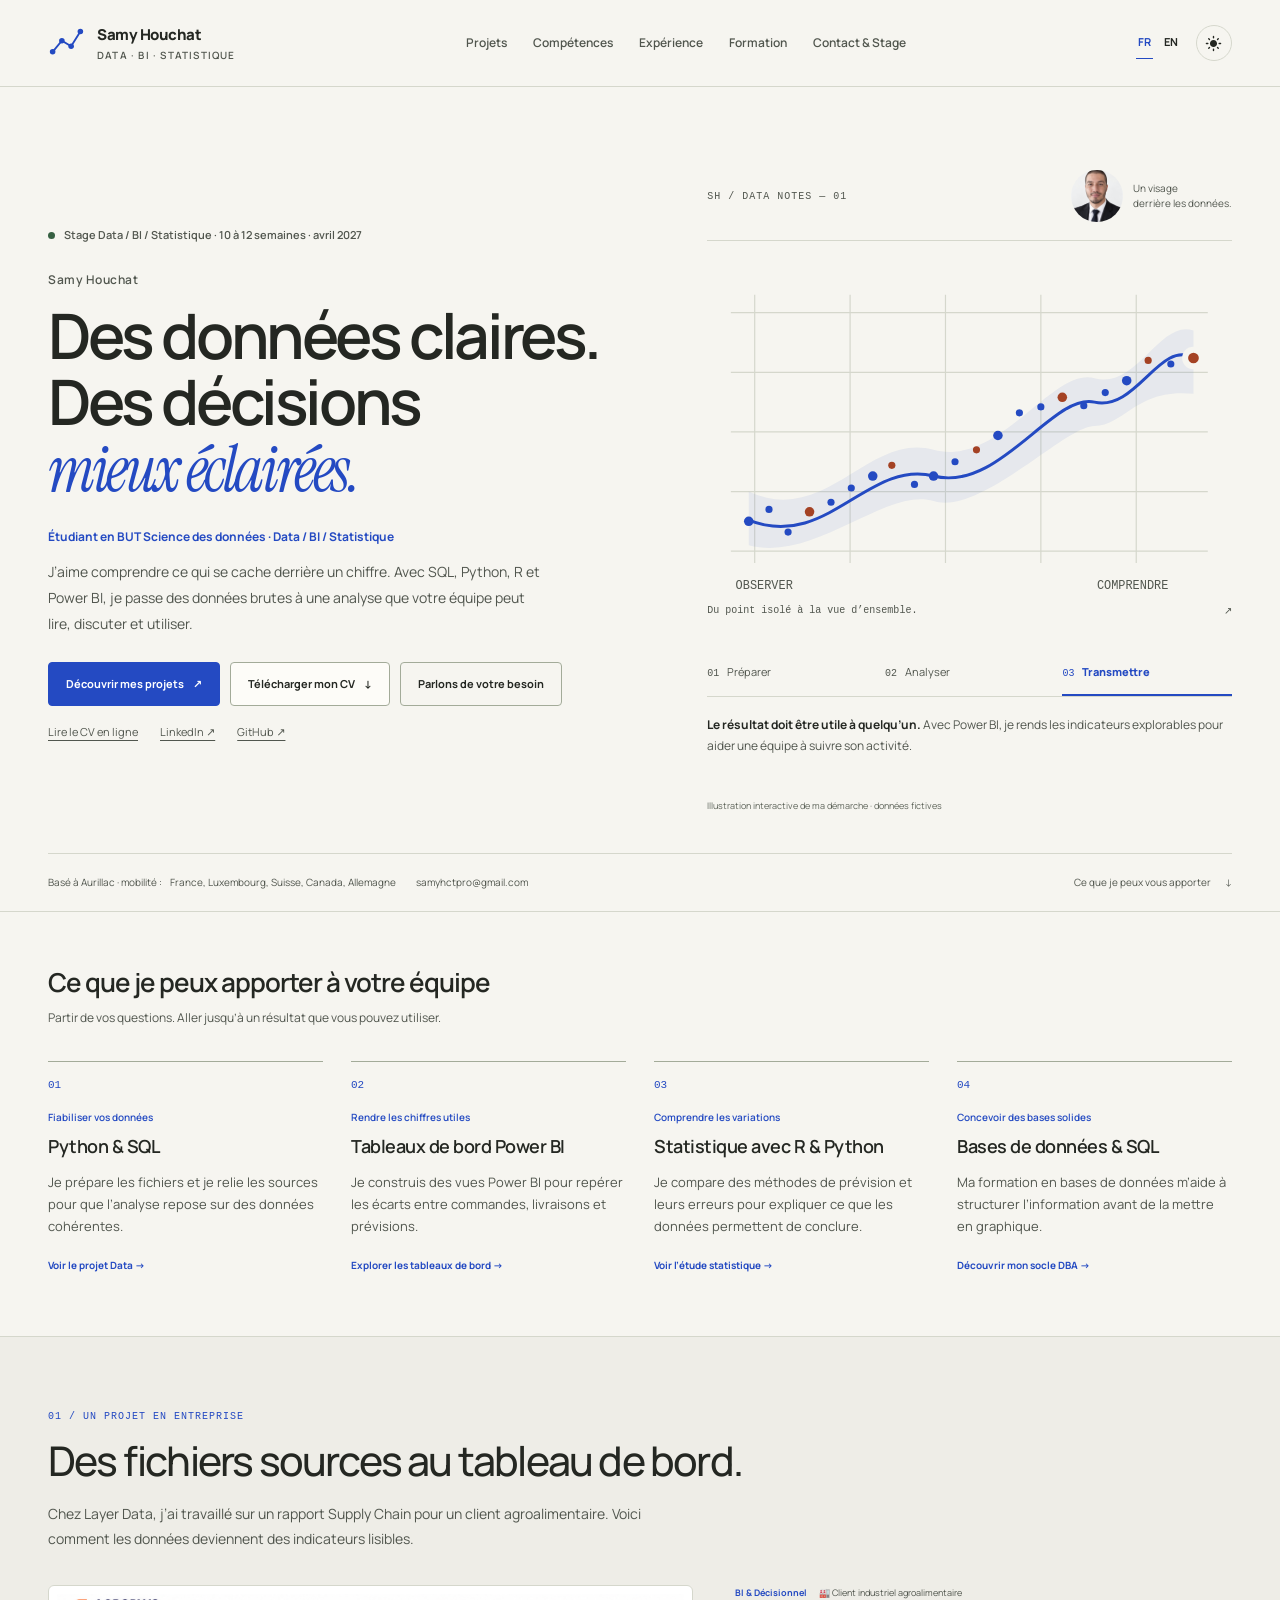
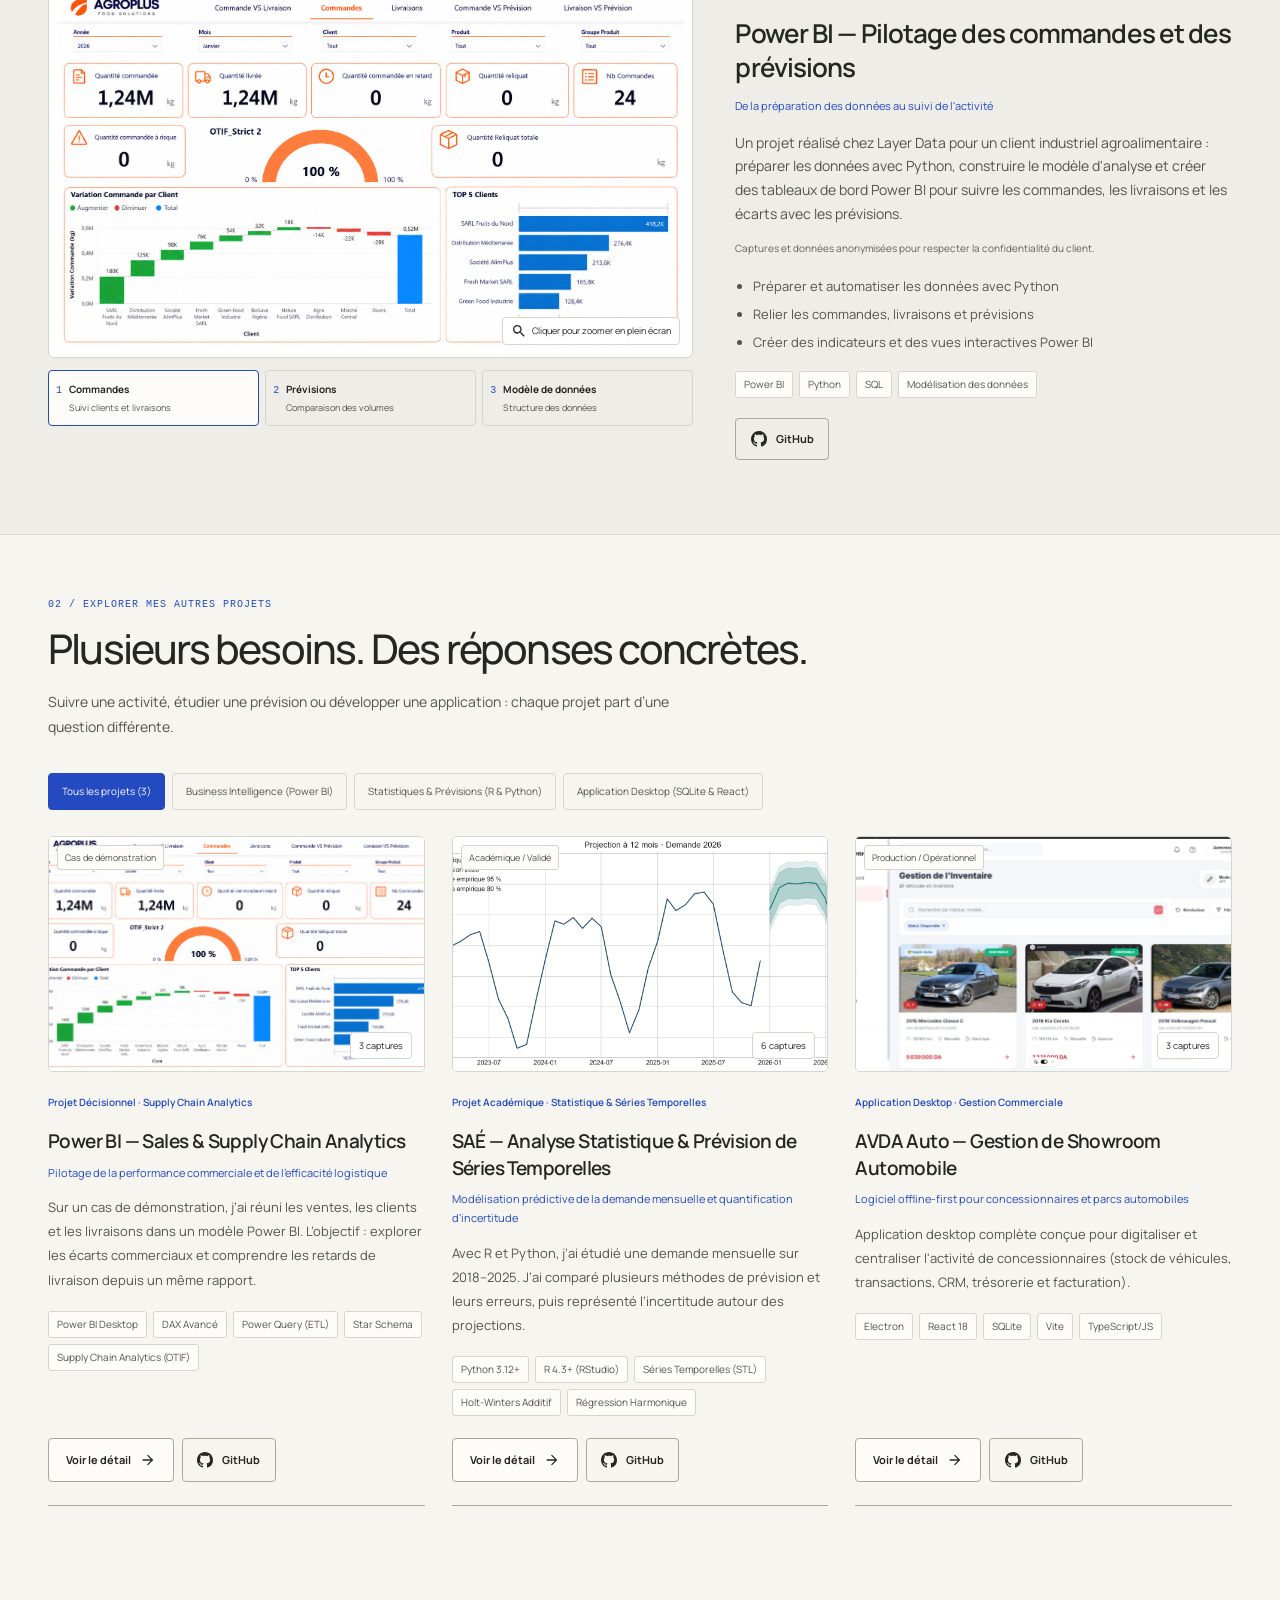
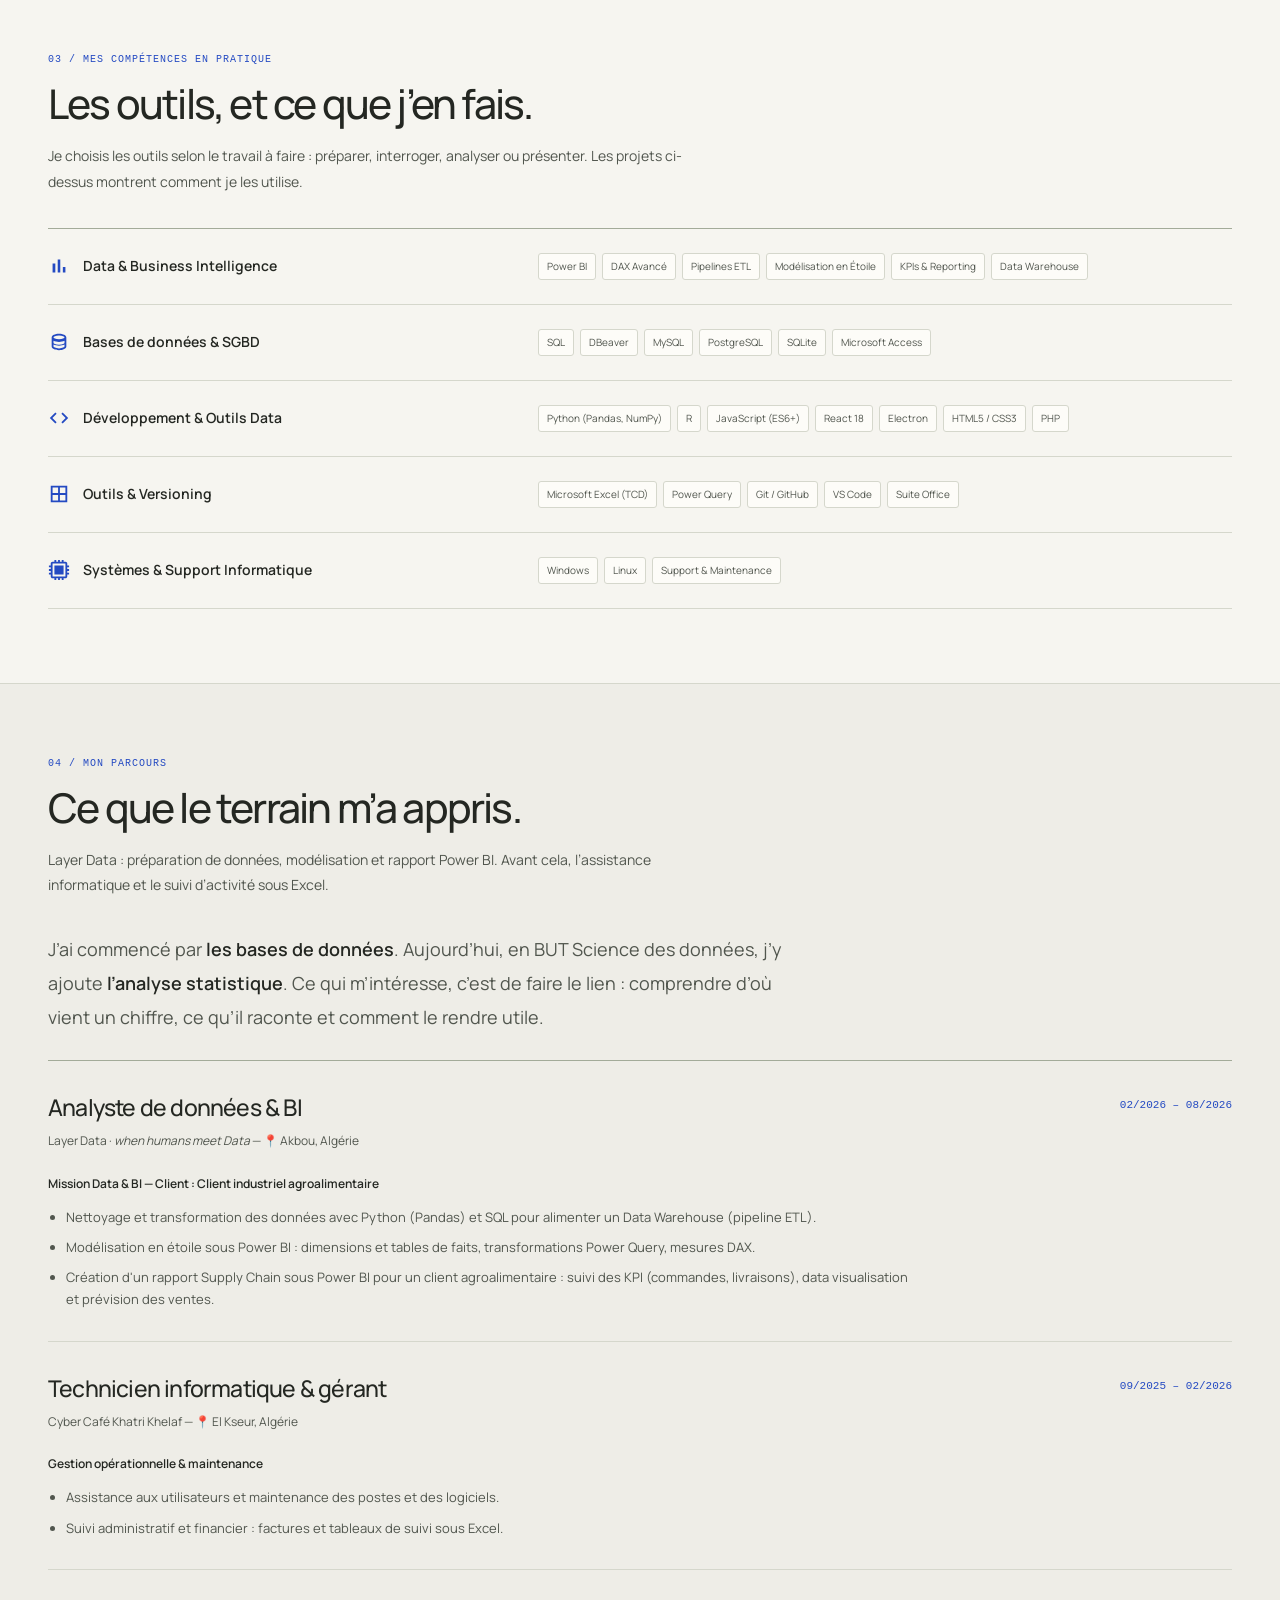
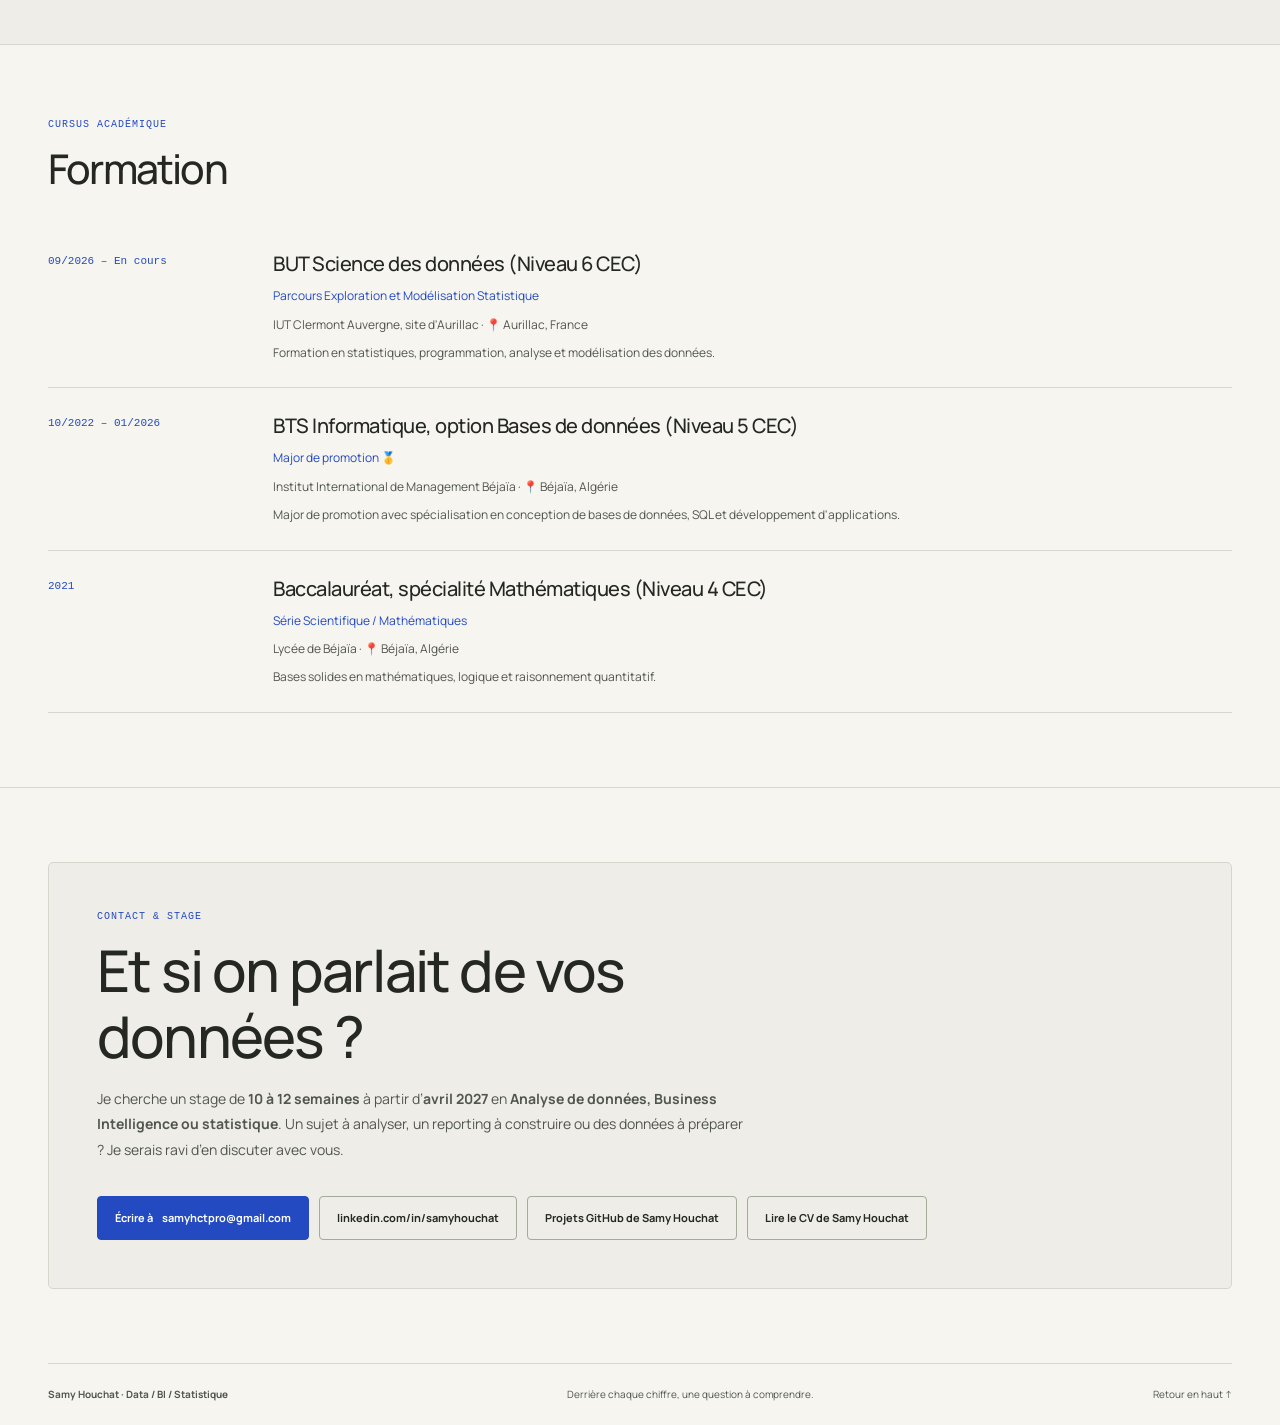
==== commit 8780c47f: "s" ====
--- a/index.html
+++ b/index.html
@@ -108,7 +108,7 @@
 
   <!-- Stylesheet -->
   <link rel="stylesheet" href="/css/portfolio.css?v=20261028">
-  <link rel="stylesheet" href="/css/cv.css?v=6194d7030709">
+  <link rel="stylesheet" href="/css/cv.css?v=12c44ef3bca5">
 </head>
 <body>
   <a class="skip-link" href="#main-content">Aller au contenu</a>
@@ -174,7 +174,7 @@
           <p class="hero-headline" id="hero-headline">J’aime comprendre ce qui se cache derrière un chiffre. Avec SQL, Python, R et Power BI, je passe des données brutes à une analyse que votre équipe peut lire, discuter et utiliser.</p>
           <div class="hero-cta-group">
             <a href="#projets" class="btn btn-primary">Découvrir mes projets <span aria-hidden="true">↗</span></a>
-            <a href="assets/cv/CV_Samy_Houchat.pdf?v=6194d7030709" class="btn btn-secondary" id="hero-cv-btn" download="CV_Samy_Houchat_Stage_Data_Analyst_BI.pdf">Télécharger mon CV <span aria-hidden="true">↓</span></a>
+            <a href="assets/cv/CV_Samy_Houchat.pdf?v=12c44ef3bca5" class="btn btn-secondary" id="hero-cv-btn" download="CV_Samy_Houchat_Stage_Data_Analyst_BI.pdf">Télécharger mon CV <span aria-hidden="true">↓</span></a>
             <a href="mailto:samyhctpro@gmail.com" class="btn btn-outline" id="hero-contact-btn">Parlons de votre besoin</a>
           </div>
           <div class="hero-secondary-links">
@@ -608,7 +608,7 @@
             <div class="timeline-mission-block">
               <h4 class="timeline-mission-title">Mission Data & BI — Client : Client industriel agroalimentaire</h4>
               <ul class="timeline-bullets">
-                <li class="timeline-bullet">Préparation, nettoyage et transformation des données avec Python (Pandas) et SQL pour alimenter un Data Warehouse (ETL).</li><li class="timeline-bullet">Modélisation de données sous Power BI (Power Query, DAX, modélisation en étoile reliant dimensions et tables de faits).</li><li class="timeline-bullet">Conception d'un tableau de bord de reporting et data visualisation (rapport Supply Chain sous Power BI) pour le suivi des KPI (commandes, livraisons) et modèles de prévision des ventes d'un client agroalimentaire.</li>
+                <li class="timeline-bullet">Nettoyage et transformation des données avec Python (Pandas) et SQL pour alimenter un Data Warehouse (pipeline ETL).</li><li class="timeline-bullet">Modélisation en étoile sous Power BI : dimensions et tables de faits, transformations Power Query, mesures DAX.</li><li class="timeline-bullet">Création d'un rapport Supply Chain sous Power BI pour un client agroalimentaire : suivi des KPI (commandes, livraisons), data visualisation et prévision des ventes.</li>
               </ul>
             </div>
 
@@ -772,7 +772,7 @@
     linkedin: "https://www.linkedin.com/in/samyhouchat",
     githubUser: "https://github.com/HouchatSamy?tab=repositories",
     githubOrg: "https://github.com/AVDAdz/avdaAuto",
-    cvPdfPath: "assets/cv/CV_Samy_Houchat.pdf?v=6194d7030709",
+    cvPdfPath: "assets/cv/CV_Samy_Houchat.pdf?v=12c44ef3bca5",
     photoPath: "assets/img/photo_opt.jpg"
   },
 
@@ -1051,9 +1051,9 @@
         {
           title: "Mission Data & BI — Client : {agrana}",
           bullets: [
-            "Préparation, nettoyage et transformation des données avec Python (Pandas) et SQL pour alimenter un Data Warehouse (ETL).",
-            "Modélisation de données sous Power BI (Power Query, DAX, modélisation en étoile reliant dimensions et tables de faits).",
-            "Conception d'un tableau de bord de reporting et data visualisation (rapport Supply Chain sous Power BI) pour le suivi des KPI (commandes, livraisons) et modèles de prévision des ventes d'un client agroalimentaire."
+            "Nettoyage et transformation des données avec Python (Pandas) et SQL pour alimenter un Data Warehouse (pipeline ETL).",
+            "Modélisation en étoile sous Power BI : dimensions et tables de faits, transformations Power Query, mesures DAX.",
+            "Création d'un rapport Supply Chain sous Power BI pour un client agroalimentaire : suivi des KPI (commandes, livraisons), data visualisation et prévision des ventes."
           ]
         }
       ]
@@ -2064,7 +2064,7 @@
       <span id="cv-dialog-title">CV — Samy Houchat</span>
       <div class="cv-toolbar-actions">
         <button type="button" id="btn-close-cv">Retour au portfolio</button>
-        <a href="/assets/cv/CV_Samy_Houchat.pdf?v=6194d7030709" download="CV_Samy_Houchat_Stage_Data_Analyst_BI.pdf" class="cv-download" id="cv-download-pdf">Télécharger le PDF — 1 page A4</a>
+        <a href="/assets/cv/CV_Samy_Houchat.pdf?v=12c44ef3bca5" download="CV_Samy_Houchat_Stage_Data_Analyst_BI.pdf" class="cv-download" id="cv-download-pdf">Télécharger le PDF — 1 page A4</a>
         <button type="button" onclick="window.print()" id="btn-print-cv">Imprimer</button>
       </div>
     </aside>
@@ -2120,13 +2120,13 @@
   <article class="cv-entry">
     <h3><span class="cv-date">02/2026 – 08/2026</span> Analyste de données &amp; BI</h3>
     <div class="cv-entry-context cv-employer-line">
-      <p class="cv-employer-name"><img class="cv-employer-logo" src="/assets/img/layer_data_logo_opt.png" alt="Logo Layer Data" width="120" height="74"> <span>Layer Data · <em>when humans meet Data</em></span></p>
+      <p class="cv-employer-name"><span>Layer Data · <em>when humans meet Data</em></span></p>
       <p class="cv-employer-place">— Akbou, Algérie</p>
     </div>
     <ul class="cv-bullet-list">
-      <li>• Préparation, <strong>nettoyage et transformation des données</strong> avec <strong>Python</strong> (Pandas) et <strong>SQL</strong> pour alimenter un <strong>Data Warehouse (ETL)</strong>.</li>
-      <li>• Modélisation de données sous <strong>Power BI</strong> (<strong>Power Query</strong>, <strong>DAX</strong>, <strong>modélisation en étoile</strong> reliant dimensions et tables de faits).</li>
-      <li>• Conception d'un tableau de bord de <strong>reporting</strong> et <strong>data visualisation</strong> (<span class="cv-nowrap"><strong>rapport Supply Chain sous Power BI</strong></span>) pour le <strong>suivi des KPI</strong> (commandes, livraisons) et <strong>modèles de prévision</strong> des ventes d'un <strong>client agroalimentaire</strong>.</li>
+      <li>• <strong>Nettoyage et transformation des données</strong> avec <strong>Python</strong> (Pandas) et <strong>SQL</strong> pour alimenter un <strong>Data Warehouse</strong> (pipeline <strong>ETL</strong>).</li>
+      <li>• <strong>Modélisation en étoile</strong> sous <strong>Power BI</strong> : dimensions et tables de faits, transformations <strong>Power Query</strong>, mesures <strong>DAX</strong>.</li>
+      <li>• Création d'un <span class="cv-nowrap"><strong>rapport Supply Chain sous Power BI</strong></span> pour un <strong>client agroalimentaire</strong> : <strong>suivi des KPI</strong> (commandes, livraisons), <strong>data visualisation</strong> et <strong>prévision</strong> des ventes.</li>
     </ul>
   </article>
   <article class="cv-entry">
@@ -2146,8 +2146,9 @@
   <article class="cv-entry">
     <h3><span class="cv-date">2026 – 2027</span> Power BI Sales &amp; Supply Chain Analytics</h3>
     <ul class="cv-bullet-list">
-      <li>• <strong>Architecture &amp; DAX :</strong> Modélisation en <strong>schéma en étoile multi-faits</strong> (3 faits, 5 dimensions), pipeline <strong>ETL Power Query</strong> et <strong>DAX avancé</strong> structuré en 7 dossiers (CALCULATE, USERELATIONSHIP, Time Intelligence, simulation What-If).</li>
-      <li>• <strong>Tableaux de bord &amp; KPIs :</strong> Pilotage du <strong>CA net (13M €)</strong>, marge (30,3%), portefeuille clients (180 clients, 1 448 commandes) et <strong>taux de service logistique OTIF</strong> (64,8%, On-Time 70%, In-Full 89,3%, diagnostic des retards).</li>
+      <li>• <strong>Architecture :</strong> <strong>schéma en étoile multi-faits</strong> (3 faits, 5 dimensions), pipeline <strong>ETL Power Query</strong>.</li>
+      <li>• <strong>DAX avancé :</strong> mesures organisées en 7 dossiers (CALCULATE, USERELATIONSHIP, Time Intelligence, simulation What-If).</li>
+      <li>• <strong>KPIs :</strong> pilotage du <strong>CA net</strong>, de la marge, du portefeuille clients et du <strong>taux de service OTIF</strong>.</li>
     </ul>
   </article>
   <article class="cv-entry">
--- a/css/cv.css
+++ b/css/cv.css
@@ -11,7 +11,7 @@
   color: var(--cv-ink);
   font-family: Arial, Helvetica, sans-serif;
   font-size: 9.15pt;
-  line-height: 1.2;
+  line-height: 1.32;
   text-align: left;
 }
 .cv-page *, .cv-page *::before, .cv-page *::after { box-sizing: border-box; }
@@ -32,7 +32,7 @@
 .cv-page .cv-contact-item { display: flex; align-items: center; gap: 1.2mm; min-width: 0; }
 .cv-page .cv-contact-item svg { display: block; flex: 0 0 3mm; width: 3mm; height: 3mm; fill: var(--cv-accent); color: var(--cv-accent); }
 .cv-page .cv-contact-item a, .cv-page .cv-contact-item span { min-width: 0; }
-.cv-page .cv-section { margin-top: 1.8mm; }
+.cv-page .cv-section { margin-top: 2.8mm; }
 .cv-page .cv-section h2 {
   font-size: 10.2pt;
   line-height: 1.15;
@@ -41,25 +41,25 @@
   border-bottom: 1px solid var(--cv-accent);
   padding-left: 2mm;
   padding-bottom: 0.3mm;
-  margin-bottom: 0.8mm;
+  margin-bottom: 1.2mm;
   letter-spacing: .02em;
   font-weight: 700;
   break-after: avoid;
 }
 .cv-page h3 { font-size: 9.3pt; font-weight: 700; color: var(--cv-ink); break-after: avoid; }
 .cv-page .cv-date { display: inline-block; margin-right: 2mm; color: var(--cv-accent); font-size: 9pt; font-weight: 700; white-space: nowrap; }
-.cv-page .cv-entry + .cv-entry { margin-top: 1.1mm; }
+.cv-page .cv-entry + .cv-entry { margin-top: 1.8mm; }
 .cv-page .cv-entry-context { margin-top: .2mm; margin-bottom: .4mm; }
 .cv-page .cv-employer-line { display: flex; align-items: center; justify-content: space-between; gap: 3mm; break-inside: avoid; }
 .cv-page .cv-employer-name { display: flex; align-items: center; gap: 2mm; }
 .cv-page .cv-employer-logo { display: block; width: 14mm; height: auto; flex-shrink: 0; filter: grayscale(1) contrast(4); }
 .cv-page .cv-employer-place { color: var(--cv-ink); white-space: nowrap; flex-shrink: 0; }
 .cv-page ul { list-style: disc outside; padding-left: 4.5mm; margin-top: .4mm; }
-.cv-page li { padding-left: .3mm; margin-bottom: .2mm; }
+.cv-page li { padding-left: .3mm; margin-bottom: .5mm; }
 .cv-page .cv-bullet-list { list-style: none; padding-left: 0; margin-top: .4mm; }
-.cv-page .cv-bullet-list li { padding-left: 3.5mm; text-indent: -3.5mm; margin-bottom: .2mm; }
+.cv-page .cv-bullet-list li { padding-left: 3.5mm; text-indent: -3.5mm; margin-bottom: .6mm; }
 .cv-page .cv-skill-list { list-style: none; padding-left: 0; }
-.cv-page .cv-skill-list li { padding-left: 0; margin-bottom: .2mm; }
+.cv-page .cv-skill-list li { padding-left: 0; margin-bottom: .5mm; }
 
 .cv-document { margin: 0; background: #ffffff; color: #000000; }
 .cv-document .cv-page-wrapper { padding: 65px 12px 20px; }
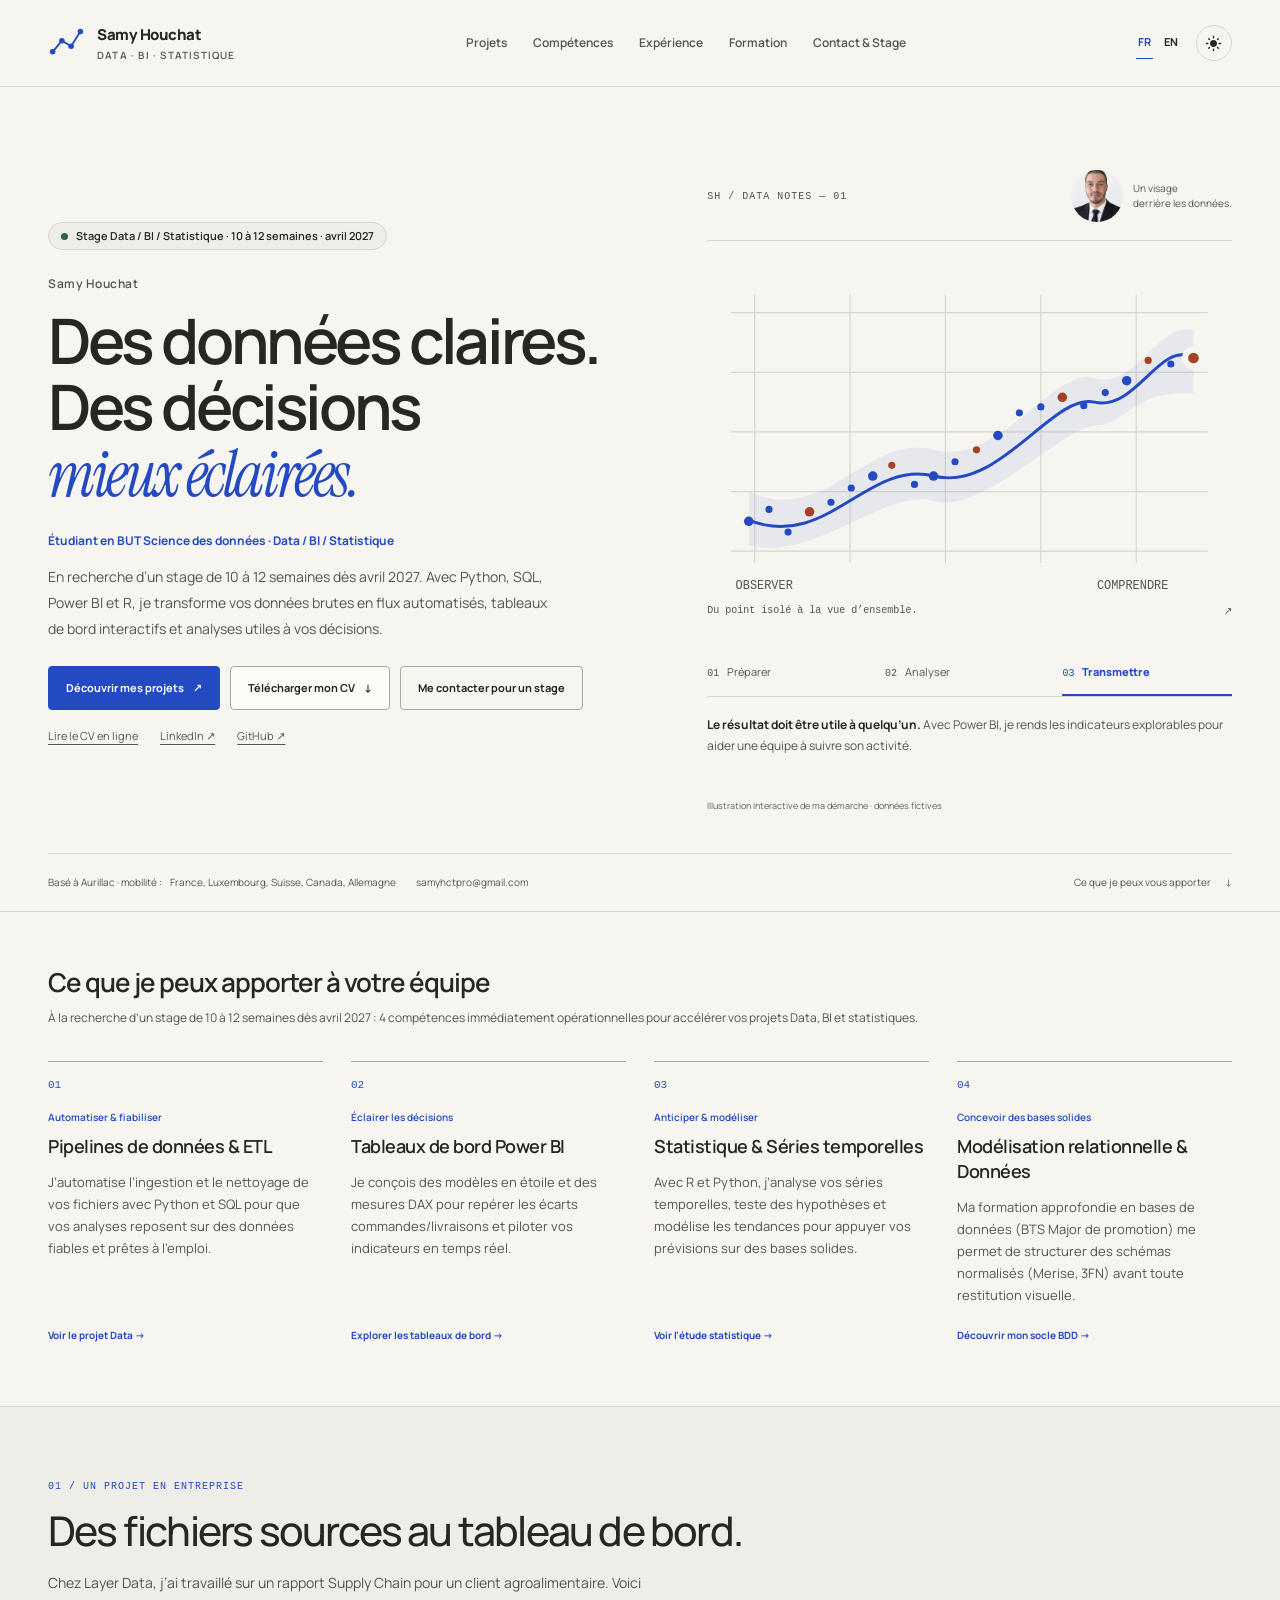
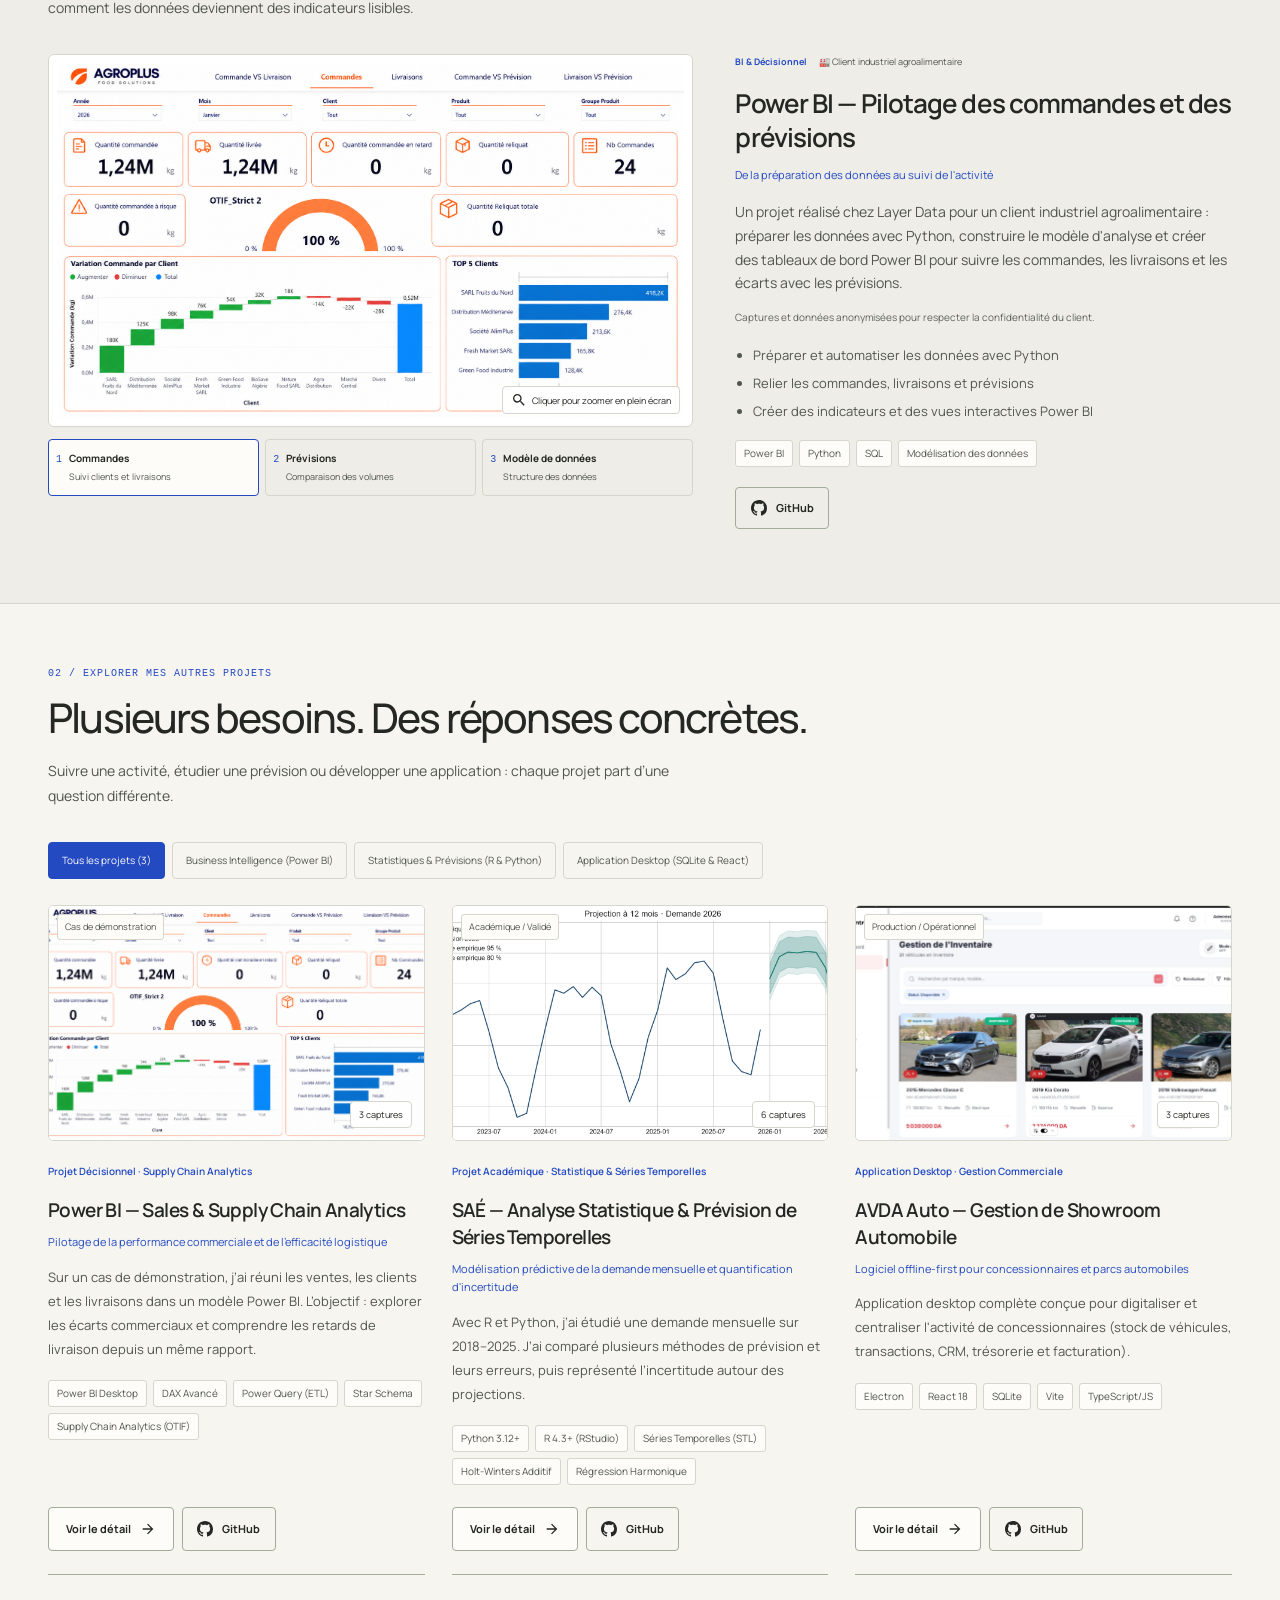
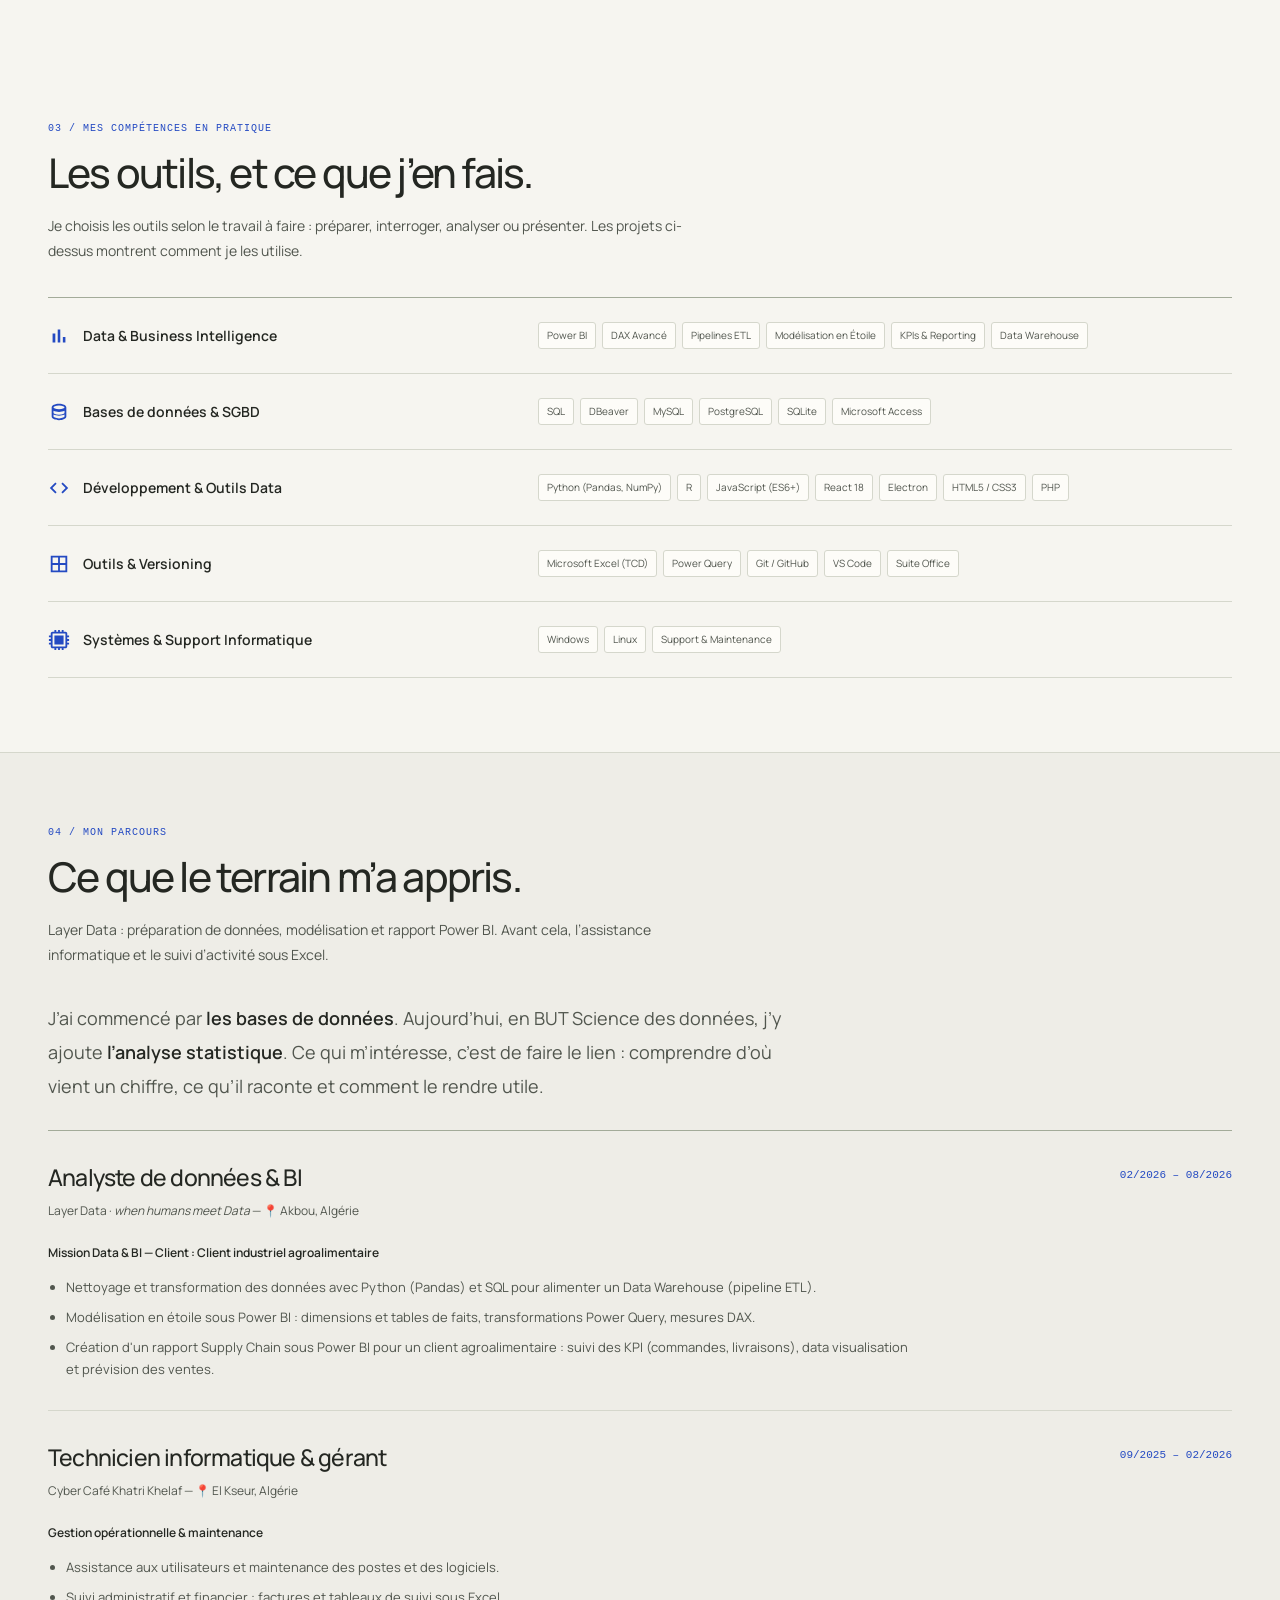
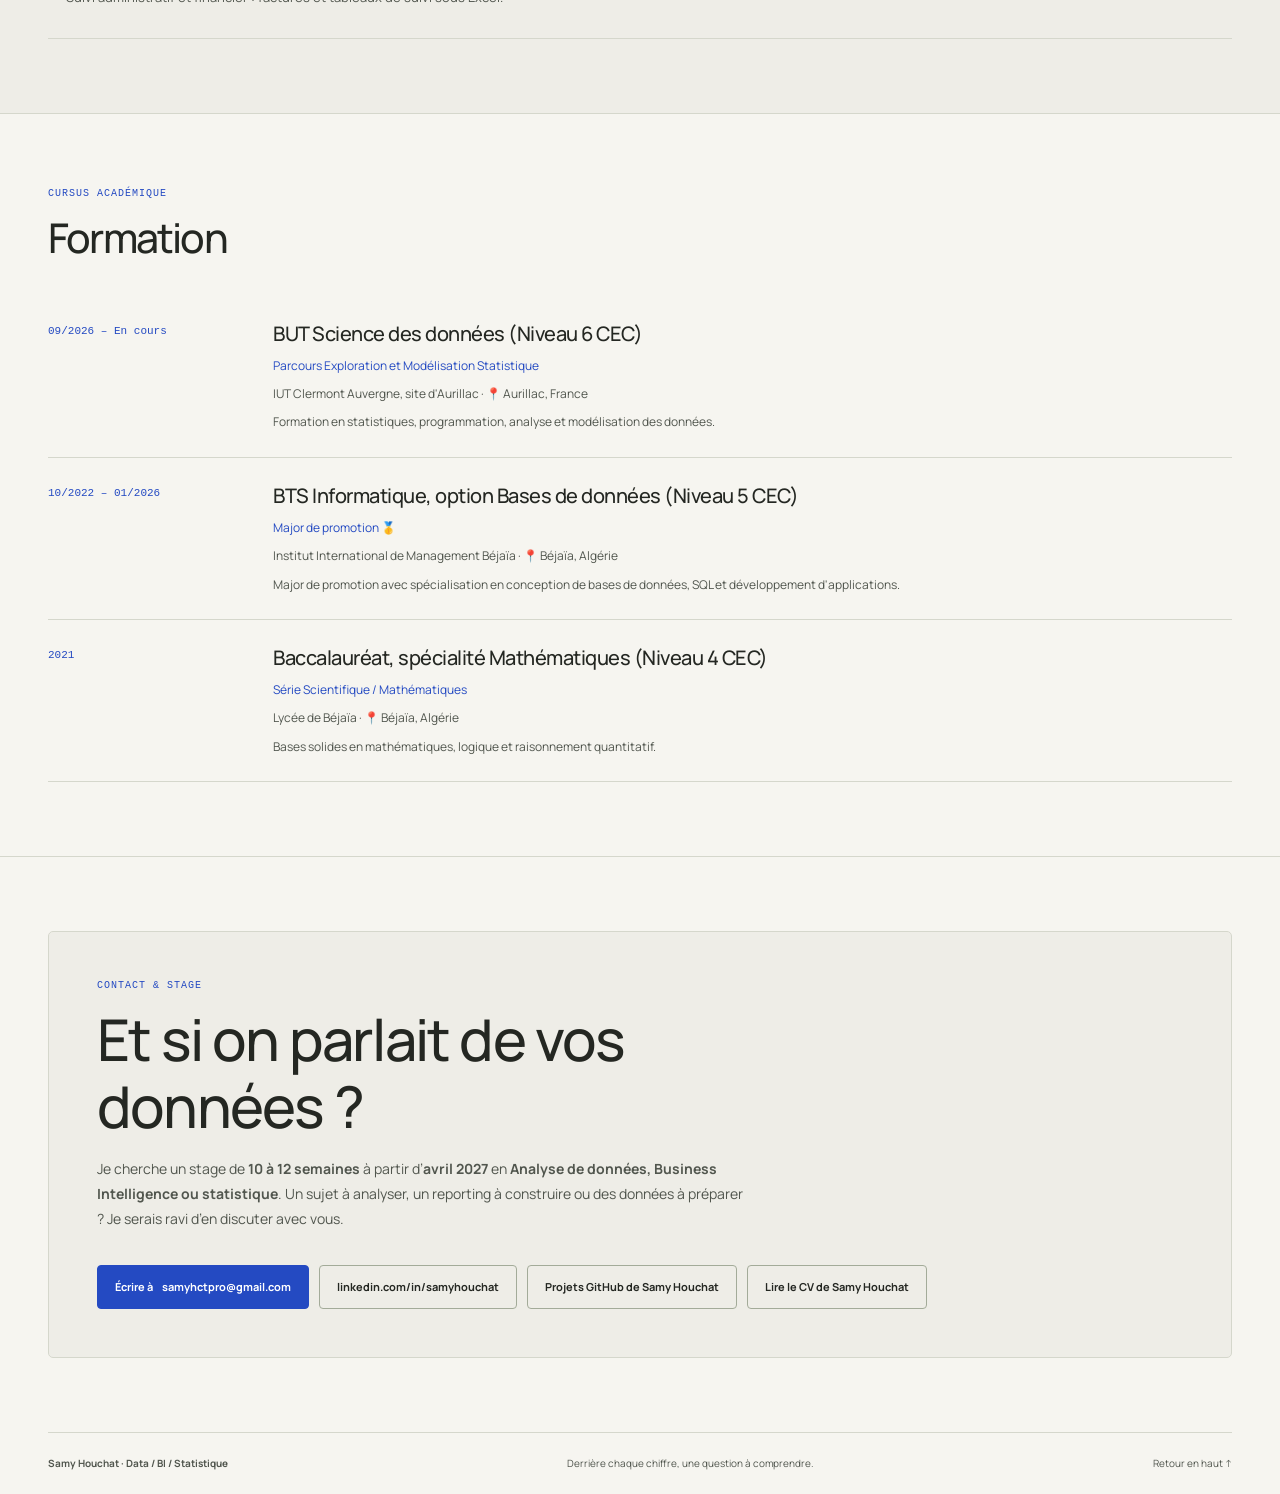
==== commit fc8a2536: "feat(portfolio): valoriser la recherche de stage et clarifier les compétences de valeur sans répétit" ====
--- a/index.html
+++ b/index.html
@@ -108,7 +108,7 @@
 
   <!-- Stylesheet -->
   <link rel="stylesheet" href="/css/portfolio.css?v=20261028">
-  <link rel="stylesheet" href="/css/cv.css?v=12c44ef3bca5">
+  <link rel="stylesheet" href="/css/cv.css?v=3e0deef64e1a">
 </head>
 <body>
   <a class="skip-link" href="#main-content">Aller au contenu</a>
@@ -171,11 +171,11 @@
           <h1 class="hero-name" id="hero-name">Samy Houchat</h1>
           <p class="hero-statement"><span>Des données claires.</span><span>Des décisions</span><span><em>mieux éclairées.</em></span></p>
           <p class="hero-title" id="hero-title">Étudiant en BUT Science des données · Data / BI / Statistique</p>
-          <p class="hero-headline" id="hero-headline">J’aime comprendre ce qui se cache derrière un chiffre. Avec SQL, Python, R et Power BI, je passe des données brutes à une analyse que votre équipe peut lire, discuter et utiliser.</p>
+          <p class="hero-headline" id="hero-headline">En recherche d’un stage de 10 à 12 semaines dès avril 2027. Avec Python, SQL, Power BI et R, je transforme vos données brutes en flux automatisés, tableaux de bord interactifs et analyses utiles à vos décisions.</p>
           <div class="hero-cta-group">
             <a href="#projets" class="btn btn-primary">Découvrir mes projets <span aria-hidden="true">↗</span></a>
-            <a href="assets/cv/CV_Samy_Houchat.pdf?v=12c44ef3bca5" class="btn btn-secondary" id="hero-cv-btn" download="CV_Samy_Houchat_Stage_Data_Analyst_BI.pdf">Télécharger mon CV <span aria-hidden="true">↓</span></a>
-            <a href="mailto:samyhctpro@gmail.com" class="btn btn-outline" id="hero-contact-btn">Parlons de votre besoin</a>
+            <a href="assets/cv/CV_Samy_Houchat.pdf?v=3e0deef64e1a" class="btn btn-secondary" id="hero-cv-btn" download="CV_Samy_Houchat_Stage_Data_Analyst_BI.pdf">Télécharger mon CV <span aria-hidden="true">↓</span></a>
+            <a href="mailto:samyhctpro@gmail.com" class="btn btn-outline" id="hero-contact-btn">Me contacter pour un stage</a>
           </div>
           <div class="hero-secondary-links">
             <a href="cv_samy_houchat.html" id="hero-cv-view-btn">Lire le CV en ligne</a>
@@ -226,35 +226,35 @@
     <section class="section-stats" aria-labelledby="value-title">
       <div class="container">
         <h2 class="value-title" id="value-title">Ce que je peux apporter à votre équipe</h2>
-        <p class="value-intro">Partir de vos questions. Aller jusqu’à un résultat que vous pouvez utiliser.</p>
+        <p class="value-intro">À la recherche d’un stage de 10 à 12 semaines dès avril 2027 : 4 compétences immédiatement opérationnelles pour accélérer vos projets Data, BI et statistiques.</p>
         <div class="stats-grid" id="stats-grid">
 <!-- seo:stats-grid:start -->
     <div class="stat-card" data-stat-id="reliable-data">
-      <span class="stat-badge">Fiabiliser vos données</span>
-      <h3 class="stat-title">Python & SQL</h3>
-      <p class="stat-subtitle">Je prépare les fichiers et je relie les sources pour que l’analyse repose sur des données cohérentes.</p>
+      <span class="stat-badge">Automatiser & fiabiliser</span>
+      <h3 class="stat-title">Pipelines de données & ETL</h3>
+      <p class="stat-subtitle">J’automatise l’ingestion et le nettoyage de vos fichiers avec Python et SQL pour que vos analyses reposent sur des données fiables et prêtes à l’emploi.</p>
       <a class="stat-proof-link" href="#projets">Voir le projet Data <span aria-hidden="true">→</span></a>
     </div>
 
     <div class="stat-card" data-stat-id="clear-decisions">
-      <span class="stat-badge">Rendre les chiffres utiles</span>
+      <span class="stat-badge">Éclairer les décisions</span>
       <h3 class="stat-title">Tableaux de bord Power BI</h3>
-      <p class="stat-subtitle">Je construis des vues Power BI pour repérer les écarts entre commandes, livraisons et prévisions.</p>
+      <p class="stat-subtitle">Je conçois des modèles en étoile et des mesures DAX pour repérer les écarts commandes/livraisons et piloter vos indicateurs en temps réel.</p>
       <a class="stat-proof-link" href="#projets">Explorer les tableaux de bord <span aria-hidden="true">→</span></a>
     </div>
 
     <div class="stat-card" data-stat-id="real-experience">
-      <span class="stat-badge">Comprendre les variations</span>
-      <h3 class="stat-title">Statistique avec R & Python</h3>
-      <p class="stat-subtitle">Je compare des méthodes de prévision et leurs erreurs pour expliquer ce que les données permettent de conclure.</p>
+      <span class="stat-badge">Anticiper & modéliser</span>
+      <h3 class="stat-title">Statistique & Séries temporelles</h3>
+      <p class="stat-subtitle">Avec R et Python, j’analyse vos séries temporelles, teste des hypothèses et modélise les tendances pour appuyer vos prévisions sur des bases solides.</p>
       <a class="stat-proof-link" href="#autres-projets">Voir l’étude statistique <span aria-hidden="true">→</span></a>
     </div>
 
     <div class="stat-card" data-stat-id="dba-foundation">
       <span class="stat-badge">Concevoir des bases solides</span>
-      <h3 class="stat-title">Bases de données & SQL</h3>
-      <p class="stat-subtitle">Ma formation en bases de données m’aide à structurer l’information avant de la mettre en graphique.</p>
-      <a class="stat-proof-link" href="#formation">Découvrir mon socle DBA <span aria-hidden="true">→</span></a>
+      <h3 class="stat-title">Modélisation relationnelle & Données</h3>
+      <p class="stat-subtitle">Ma formation approfondie en bases de données (BTS Major de promotion) me permet de structurer des schémas normalisés (Merise, 3FN) avant toute restitution visuelle.</p>
+      <a class="stat-proof-link" href="#formation">Découvrir mon socle BDD <span aria-hidden="true">→</span></a>
     </div>
 <!-- seo:stats-grid:end -->
         </div>
@@ -765,45 +765,45 @@
   profile: {
     name: "Samy Houchat",
     title: "Étudiant en BUT Science des données · Data / BI / Statistique",
-    headline: "J’aime comprendre ce qui se cache derrière un chiffre. Avec SQL, Python, R et Power BI, je passe des données brutes à une analyse que votre équipe peut lire, discuter et utiliser.",
+    headline: "En recherche d’un stage de 10 à 12 semaines dès avril 2027. Avec Python, SQL, Power BI et R, je transforme vos données brutes en flux automatisés, tableaux de bord interactifs et analyses utiles à vos décisions.",
     availabilityBadge: "Stage Data / BI / Statistique · 10 à 12 semaines · avril 2027",
     location: "France, Luxembourg, Suisse, Canada, Allemagne",
     email: "samyhctpro@gmail.com",
     linkedin: "https://www.linkedin.com/in/samyhouchat",
     githubUser: "https://github.com/HouchatSamy?tab=repositories",
     githubOrg: "https://github.com/AVDAdz/avdaAuto",
-    cvPdfPath: "assets/cv/CV_Samy_Houchat.pdf?v=12c44ef3bca5",
+    cvPdfPath: "assets/cv/CV_Samy_Houchat.pdf?v=3e0deef64e1a",
     photoPath: "assets/img/photo_opt.jpg"
   },
 
   keyStats: [
     {
       id: "reliable-data",
-      badge: "Fiabiliser vos données",
-      title: "Python & SQL",
-      subtitle: "Je prépare les fichiers et je relie les sources pour que l’analyse repose sur des données cohérentes.",
+      badge: "Automatiser & fiabiliser",
+      title: "Pipelines de données & ETL",
+      subtitle: "J’automatise l’ingestion et le nettoyage de vos fichiers avec Python et SQL pour que vos analyses reposent sur des données fiables et prêtes à l’emploi.",
       href: "#projets", action: "Voir le projet Data"
     },
     {
       id: "clear-decisions",
-      badge: "Rendre les chiffres utiles",
+      badge: "Éclairer les décisions",
       title: "Tableaux de bord Power BI",
-      subtitle: "Je construis des vues Power BI pour repérer les écarts entre commandes, livraisons et prévisions.",
+      subtitle: "Je conçois des modèles en étoile et des mesures DAX pour repérer les écarts commandes/livraisons et piloter vos indicateurs en temps réel.",
       href: "#projets", action: "Explorer les tableaux de bord"
     },
     {
       id: "real-experience",
-      badge: "Comprendre les variations",
-      title: "Statistique avec R & Python",
-      subtitle: "Je compare des méthodes de prévision et leurs erreurs pour expliquer ce que les données permettent de conclure.",
+      badge: "Anticiper & modéliser",
+      title: "Statistique & Séries temporelles",
+      subtitle: "Avec R et Python, j’analyse vos séries temporelles, teste des hypothèses et modélise les tendances pour appuyer vos prévisions sur des bases solides.",
       href: "#autres-projets", action: "Voir l’étude statistique"
     },
     {
       id: "dba-foundation",
       badge: "Concevoir des bases solides",
-      title: "Bases de données & SQL",
-      subtitle: "Ma formation en bases de données m’aide à structurer l’information avant de la mettre en graphique.",
-      href: "#formation", action: "Découvrir mon socle DBA"
+      title: "Modélisation relationnelle & Données",
+      subtitle: "Ma formation approfondie en bases de données (BTS Major de promotion) me permet de structurer des schémas normalisés (Merise, 3FN) avant toute restitution visuelle.",
+      href: "#formation", action: "Découvrir mon socle BDD"
     }
   ],
 
@@ -2064,7 +2064,7 @@
       <span id="cv-dialog-title">CV — Samy Houchat</span>
       <div class="cv-toolbar-actions">
         <button type="button" id="btn-close-cv">Retour au portfolio</button>
-        <a href="/assets/cv/CV_Samy_Houchat.pdf?v=12c44ef3bca5" download="CV_Samy_Houchat_Stage_Data_Analyst_BI.pdf" class="cv-download" id="cv-download-pdf">Télécharger le PDF — 1 page A4</a>
+        <a href="/assets/cv/CV_Samy_Houchat.pdf?v=3e0deef64e1a" download="CV_Samy_Houchat_Stage_Data_Analyst_BI.pdf" class="cv-download" id="cv-download-pdf">Télécharger le PDF — 1 page A4</a>
         <button type="button" onclick="window.print()" id="btn-print-cv">Imprimer</button>
       </div>
     </aside>
@@ -2099,80 +2099,143 @@
 
 <section class="cv-section" aria-labelledby="cv-education-title">
   <h2 id="cv-education-title">Formation</h2>
-  <article class="cv-entry">
-    <h3><span class="cv-date">Depuis 09/2026</span> BUT Science des données (SD) — 2e année (BUT 2)</h3>
-    <p><strong>Parcours Exploration et Modélisation Statistique</strong> · Formation actuellement en cours · IUT Clermont Auvergne, site d'Aurillac</p>
-    <p><strong>Notions étudiées :</strong> Modélisation et régression linéaire, analyse de séries temporelles (lissage, prévision), tests d'hypothèses, probabilités, contrôle statistique / indicateurs de fiabilité · <strong>Langage R (RStudio)</strong> et <strong>Python</strong> (SciPy, Statsmodels).</p>
-  </article>
-  <article class="cv-entry">
-    <h3><span class="cv-date">10/2022 – 01/2026</span> BTS Informatique — option Bases de données</h3>
-    <p>Institut International de Management, Béjaïa — <strong>Major de promotion</strong></p>
-    <p><strong>Notions étudiées :</strong> Modélisation relationnelle (Merise, MCD/MLD, 3FN), requêtes <strong>SQL</strong> avancées et administration SGBD (PostgreSQL, MySQL, indexation, transactions, triggers), développement applicatif.</p>
-  </article>
-  <article class="cv-entry">
-    <h3><span class="cv-date">2021</span> Baccalauréat Mathématiques</h3>
-    <p>Béjaïa, Algérie</p>
-  </article>
+
+  <div class="cv-item">
+    <div class="item-header">
+      <div>
+        <span class="item-title">BUT Science des données (SD) — 2e année (BUT 2)</span>
+        <span class="item-subtitle"> — IUT Clermont Auvergne, Aurillac</span>
+      </div>
+      <span class="item-date">Depuis 09/2026</span>
+    </div>
+    <div class="item-meta">
+      <span class="item-badge">Parcours Exploration et Modélisation Statistique</span> · Formation en cours
+    </div>
+    <ul class="item-bullets">
+      <li><strong>Notions étudiées :</strong> Modélisation et régression linéaire, analyse de séries temporelles (lissage, prévision), tests d'hypothèses, probabilités, contrôle statistique / indicateurs de fiabilité, Langage R (RStudio) et Python (SciPy, Statsmodels).</li>
+    </ul>
+  </div>
+
+  <div class="cv-item">
+    <div class="item-header">
+      <div>
+        <span class="item-title">BTS Informatique — option Bases de données</span>
+        <span class="item-subtitle"> — Institut International de Management, Béjaïa</span>
+        <span class="item-badge"> (Major de promotion)</span>
+      </div>
+      <span class="item-date">10/2022 – 01/2026</span>
+    </div>
+    <ul class="item-bullets">
+      <li><strong>Notions étudiées :</strong> Modélisation relationnelle (Merise, MCD/MLD, 3FN), requêtes SQL avancées, administration SGBD (PostgreSQL, MySQL, indexation, transactions, triggers) et développement applicatif.</li>
+    </ul>
+  </div>
+
+  <div class="cv-item">
+    <div class="item-header">
+      <div>
+        <span class="item-title">Baccalauréat Mathématiques</span>
+        <span class="item-subtitle"> — Béjaïa, Algérie</span>
+      </div>
+      <span class="item-date">2021</span>
+    </div>
+  </div>
 </section>
 
+<!-- SECTION EXPÉRIENCE PROFESSIONNELLE -->
 <section class="cv-section" aria-labelledby="cv-experience-title">
   <h2 id="cv-experience-title">Expérience professionnelle</h2>
-  <article class="cv-entry">
-    <h3><span class="cv-date">02/2026 – 08/2026</span> Analyste de données &amp; BI</h3>
-    <div class="cv-entry-context cv-employer-line">
-      <p class="cv-employer-name"><span>Layer Data · <em>when humans meet Data</em></span></p>
-      <p class="cv-employer-place">— Akbou, Algérie</p>
-    </div>
-    <ul class="cv-bullet-list">
-      <li>• <strong>Nettoyage et transformation des données</strong> avec <strong>Python</strong> (Pandas) et <strong>SQL</strong> pour alimenter un <strong>Data Warehouse</strong> (pipeline <strong>ETL</strong>).</li>
-      <li>• <strong>Modélisation en étoile</strong> sous <strong>Power BI</strong> : dimensions et tables de faits, transformations <strong>Power Query</strong>, mesures <strong>DAX</strong>.</li>
-      <li>• Création d'un <span class="cv-nowrap"><strong>rapport Supply Chain sous Power BI</strong></span> pour un <strong>client agroalimentaire</strong> : <strong>suivi des KPI</strong> (commandes, livraisons), <strong>data visualisation</strong> et <strong>prévision</strong> des ventes.</li>
+
+  <div class="cv-item">
+    <div class="item-header">
+      <div>
+        <span class="item-title">Analyste de données & BI</span>
+        <span class="item-subtitle"> — Layer Data · <em>when humans meet Data</em> (Akbou, Algérie)</span>
+      </div>
+      <span class="item-date">02/2026 – 08/2026</span>
+    </div>
+    <ul class="item-bullets">
+      <li><strong>Pipeline ETL :</strong> Nettoyage et transformation des données avec Python (Pandas) et SQL pour alimenter un Data Warehouse.</li>
+      <li><strong>Modélisation en étoile :</strong> Conception de dimensions et tables de faits sous Power BI, transformations Power Query et mesures DAX.</li>
+      <li><strong>Reporting Supply Chain :</strong> Création d'un rapport Power BI pour un client agroalimentaire (suivi des KPI commandes/livraisons, data visualisation et prévision des ventes).</li>
     </ul>
-  </article>
-  <article class="cv-entry">
-    <h3><span class="cv-date">09/2025 – 02/2026</span> Technicien informatique et gérant</h3>
-    <div class="cv-entry-context cv-employer-line">
-      <p class="cv-employer-name"><span>Cyber Café Khatri Khelaf · El Kseur, Algérie</span></p>
-    </div>
-    <ul class="cv-bullet-list">
-      <li>• Assistance aux utilisateurs et maintenance des postes et des logiciels.</li>
-      <li>• Suivi administratif et financier : factures et tableaux de suivi sous <strong>Excel</strong>.</li>
+  </div>
+
+  <div class="cv-item">
+    <div class="item-header">
+      <div>
+        <span class="item-title">Technicien informatique et gérant</span>
+        <span class="item-subtitle"> — Cyber Café Khatri Khelaf (El Kseur, Algérie)</span>
+      </div>
+      <span class="item-date">09/2025 – 02/2026</span>
+    </div>
+    <ul class="item-bullets">
+      <li><strong>Support & Maintenance :</strong> Assistance aux utilisateurs et maintenance des postes et des logiciels.</li>
+      <li><strong>Gestion :</strong> Suivi administratif, facturation et tableaux de suivi financier sous Excel.</li>
     </ul>
-  </article>
+  </div>
 </section>
 
+<!-- SECTION PROJETS DATA & INFORMATIQUE -->
 <section class="cv-section" aria-labelledby="cv-project-title">
-  <h2 id="cv-project-title">Projets Data &amp; Informatique</h2>
-  <article class="cv-entry">
-    <h3><span class="cv-date">2026 – 2027</span> Power BI Sales &amp; Supply Chain Analytics</h3>
-    <ul class="cv-bullet-list">
-      <li>• <strong>Architecture :</strong> <strong>schéma en étoile multi-faits</strong> (3 faits, 5 dimensions), pipeline <strong>ETL Power Query</strong>.</li>
-      <li>• <strong>DAX avancé :</strong> mesures organisées en 7 dossiers (CALCULATE, USERELATIONSHIP, Time Intelligence, simulation What-If).</li>
-      <li>• <strong>KPIs :</strong> pilotage du <strong>CA net</strong>, de la marge, du portefeuille clients et du <strong>taux de service OTIF</strong>.</li>
+  <h2 id="cv-project-title">Projets Data & Informatique</h2>
+
+  <div class="cv-item">
+    <div class="item-header">
+      <div>
+        <span class="item-title">Power BI Sales & Supply Chain Analytics</span>
+      </div>
+      <span class="item-date">2026 – 2027</span>
+    </div>
+    <ul class="item-bullets">
+      <li><strong>Architecture :</strong> Schéma en étoile multi-faits (3 faits, 5 dimensions) et pipeline ETL sous Power Query.</li>
+      <li><strong>DAX avancé :</strong> Mesures organisées en 7 dossiers (CALCULATE, USERELATIONSHIP, Time Intelligence, simulation What-If).</li>
+      <li><strong>Indicateurs (KPIs) :</strong> Pilotage du CA net, de la marge, du portefeuille clients et du taux de service OTIF.</li>
     </ul>
-  </article>
-  <article class="cv-entry">
-    <h3><span class="cv-date">2026 – 2027</span> SAÉ BUT SD — Analyse statistique &amp; prévision de séries temporelles</h3>
-    <ul class="cv-bullet-list">
-      <li>• Étude statistique sous <strong>R</strong> et <strong>Python</strong> : nettoyage, tests d'hypothèses, modélisation prédictive, <strong>séries temporelles</strong> (lissage, décomposition saisonnière, prévision) et indicateurs de fiabilité.</li>
+  </div>
+
+  <div class="cv-item">
+    <div class="item-header">
+      <div>
+        <span class="item-title">Analyse statistique & prévision de séries temporelles</span>
+        <span class="item-subtitle"> — SAÉ BUT SD</span>
+      </div>
+      <span class="item-date">2026 – 2027</span>
+    </div>
+    <ul class="item-bullets">
+      <li><strong>Étude statistique (R & Python) :</strong> Nettoyage, tests d'hypothèses, modélisation prédictive, séries temporelles (lissage, décomposition saisonnière, prévision) et indicateurs de fiabilité.</li>
     </ul>
-  </article>
-  <article class="cv-entry">
-    <h3><span class="cv-date">2026</span> AVDA Auto — Application de gestion automobile</h3>
-    <ul class="cv-bullet-list">
-      <li>• Application desktop offline-first développée avec <strong>Electron</strong>, <strong>React</strong> et <strong>SQLite</strong> (gestion de stock, ventes, CRM, facturation).</li>
+  </div>
+
+  <div class="cv-item">
+    <div class="item-header">
+      <div>
+        <span class="item-title">AVDA Auto — Application de gestion automobile</span>
+      </div>
+      <span class="item-date">2026</span>
+    </div>
+    <ul class="item-bullets">
+      <li><strong>Développement Desktop :</strong> Application offline-first développée avec Electron, React et SQLite (gestion de stock, ventes, CRM, facturation).</li>
     </ul>
-  </article>
+  </div>
 </section>
 
+<!-- SECTION COMPÉTENCES TECHNIQUES -->
 <section class="cv-section" aria-labelledby="cv-skills-title">
   <h2 id="cv-skills-title">Compétences techniques</h2>
-  <ul class="cv-skill-list">
-    <li><strong>Statistiques &amp; Modélisation de données :</strong> <strong>Langage R (RStudio)</strong>, <strong>Python</strong> (SciPy, Statsmodels), séries temporelles (lissage, prévision), tests d'hypothèses, régression linéaire, probabilités, contrôle statistique.</li>
-    <li><strong>Data Analyse, Traitement &amp; BI :</strong> <strong>Python</strong> (Pandas, NumPy), <strong>ETL</strong>, nettoyage et filtrage de données, <span class="cv-nowrap"><strong>Power BI</strong></span>, <strong>DAX</strong> (Time Intelligence, <span class="cv-nowrap">What-If</span>), <strong>Power Query</strong>, schéma en étoile, <strong>KPI Supply Chain (OTIF, ABC/Pareto)</strong> et <strong>reporting</strong>.</li>
-    <li><strong>Bases de données &amp; SQL :</strong> <strong>PostgreSQL</strong>, <strong>MySQL</strong>, <strong>SQL</strong>, modélisation relationnelle, indexation, optimisation de requêtes, <strong>SQLite</strong>.</li>
-    <li><strong>Développement &amp; Outils :</strong> <strong>Git/GitHub</strong>, <strong>Excel</strong> (TCD, analyse avancée), VS Code, Linux / Bash, JavaScript, React, <strong>Electron</strong>.</li>
-  </ul>
+
+  <div class="skills-grid">
+    <div class="skill-category">Statistiques & Modélisation :</div>
+    <div class="skill-list">Langage R (RStudio), Python (SciPy, Statsmodels), séries temporelles (lissage, prévision), tests d'hypothèses, régression linéaire, probabilités, contrôle statistique.</div>
+
+    <div class="skill-category">Data Analyse, ETL & BI :</div>
+    <div class="skill-list">Python (Pandas, NumPy), ETL, nettoyage de données, Power BI, DAX (Time Intelligence, What-If), Power Query, schéma en étoile, KPI Supply Chain (OTIF, ABC/Pareto).</div>
+
+    <div class="skill-category">Bases de données & SQL :</div>
+    <div class="skill-list">PostgreSQL, MySQL, SQLite, SQL avancé, modélisation relationnelle (Merise), indexation, optimisation de requêtes.</div>
+
+    <div class="skill-category">Développement & Outils :</div>
+    <div class="skill-list">Git / GitHub, Excel (TCD, analyse avancée), VS Code, Linux / Bash, JavaScript, React, Electron.</div>
+  </div>
 </section>
 
 <section class="cv-section" aria-labelledby="cv-languages-title">
--- a/css/portfolio.css
+++ b/css/portfolio.css
@@ -55,7 +55,7 @@
 .mobile-drawer { display: none; }
 .section-hero { position: relative; padding: 68px 0 0; }
 .hero-grid { display: grid; grid-template-columns: 1.15fr 1fr; gap: 56px; align-items: center; }
-.availability-badge { display: flex; align-items: center; gap: 9px; color: var(--text-muted); font-size: 11px; font-weight: 600; margin-bottom: 25px; }
+.availability-badge { display: inline-flex; align-items: center; gap: 8px; color: var(--text-main); font-size: 11px; font-weight: 600; margin-bottom: 24px; padding: 4px 12px; background: var(--bg-secondary); border: 1px solid var(--border-subtle); border-radius: 9999px; width: fit-content; }
 .pulse-indicator { width: 7px; height: 7px; border-radius: 50%; background: var(--accent-emerald); flex-shrink: 0; }
 .hero-name { font-size: 12px; font-weight: 600; color: var(--text-muted); letter-spacing: .5px; }
 .hero-statement { margin: 13px 0 24px; font-size: clamp(43px, 4.9vw, 72px); line-height: 1.05; font-weight: 600; letter-spacing: -3.4px; }
--- a/css/cv.css
+++ b/css/cv.css
@@ -61,6 +61,125 @@
 .cv-page .cv-skill-list { list-style: none; padding-left: 0; }
 .cv-page .cv-skill-list li { padding-left: 0; margin-bottom: .5mm; }
 
+/* Conteneur de chaque élément (Formation, Expérience, Projet) */
+.cv-page .cv-item,
+.cv-item {
+  margin-bottom: 8px;
+}
+
+.cv-page .cv-item:last-child,
+.cv-item:last-child {
+  margin-bottom: 4px;
+}
+
+/* Ligne d'en-tête : Titre + Entreprise/École à gauche | Date à droite */
+.cv-page .item-header,
+.item-header {
+  display: flex;
+  justify-content: space-between;
+  align-items: baseline;
+  gap: 10px;
+  margin-bottom: 2px;
+}
+
+/* Intitulé du poste, diplôme ou projet */
+.cv-page .item-title,
+.item-title {
+  font-size: 9.8pt;
+  font-weight: 700;
+  color: #111827;
+}
+
+/* Entreprise, établissement et lieu */
+.cv-page .item-subtitle,
+.item-subtitle {
+  font-size: 9.2pt;
+  font-weight: 400;
+  font-style: italic;
+  color: #4b5563;
+}
+
+/* Badge ou mention importante (ex: Major de promotion, Parcours) */
+.cv-page .item-badge,
+.item-badge {
+  font-size: 9.2pt;
+  font-weight: 600;
+  color: #1e3a8a;
+  font-style: normal;
+}
+
+/* Dates alignées à droite */
+.cv-page .item-date,
+.item-date {
+  font-size: 9pt;
+  font-weight: 600;
+  color: #1d4ed8;
+  white-space: nowrap;
+  padding-right: 2px;
+  text-align: right;
+}
+
+/* Sous-ligne d'information (ex: Parcours / École en Formation) */
+.cv-page .item-meta,
+.item-meta {
+  font-size: 9pt;
+  color: #374151;
+  margin-bottom: 2px;
+}
+
+/* Liste des tâches et notions avec retrait à gauche */
+.cv-page .item-bullets,
+.item-bullets {
+  margin: 2px 0 0 0;
+  padding-left: 16px;
+  list-style-type: disc;
+}
+
+.cv-page .item-bullets li,
+.item-bullets li {
+  font-size: 9pt;
+  line-height: 1.32;
+  color: #1f2937;
+  margin-bottom: 1.5px;
+  padding-left: 0;
+}
+
+.cv-page .item-bullets li::marker,
+.item-bullets li::marker {
+  color: #1d4ed8;
+}
+
+.cv-page .item-bullets strong,
+.item-bullets strong {
+  font-weight: 600;
+  color: #111827;
+}
+
+/* Grille pour les Compétences techniques */
+.cv-page .skills-grid,
+.skills-grid {
+  display: grid;
+  grid-template-columns: 215px 1fr;
+  row-gap: 4px;
+  column-gap: 12px;
+  align-items: baseline;
+  margin-top: 4px;
+}
+
+.cv-page .skill-category,
+.skill-category {
+  font-size: 9pt;
+  font-weight: 700;
+  color: #111827;
+}
+
+.cv-page .skill-list,
+.skill-list {
+  font-size: 9pt;
+  line-height: 1.32;
+  color: #1f2937;
+}
+
 .cv-document { margin: 0; background: #ffffff; color: #000000; }
 .cv-document .cv-page-wrapper { padding: 65px 12px 20px; }
 .cv-toolbar {
@@ -114,6 +233,8 @@
   .cv-page .cv-contact { font-size: 12px; }
   .cv-page .cv-date { display: block; }
   .cv-page .cv-employer-line { align-items: flex-start; }
+  .cv-page .item-header, .item-header { flex-wrap: wrap; }
+  .cv-page .skills-grid, .skills-grid { grid-template-columns: 1fr; row-gap: 2px; }
   .cv-page .cv-header { grid-template-columns: 75px minmax(0, 1fr) 70px; gap: 10px; }
   .cv-page .cv-photo { width: 75px; height: 98px; }
   .cv-page .cv-qr { width: 70px; }
@@ -134,8 +255,14 @@
   .cv-toolbar { display: none !important; }
   .cv-document .cv-page-wrapper, .cv-overlay-backdrop .cv-page-wrapper { margin: 0; padding: 0; }
   .cv-page { width: 100%; max-width: none; margin: 0; padding: 0; }
-  .cv-page .cv-entry { break-inside: avoid; }
+  .cv-page .cv-entry, .cv-page .cv-item, .cv-item { break-inside: avoid; }
   .cv-page { font-size: 9.15pt; line-height: 1.2; }
+  .cv-page .item-bullets li, .item-bullets li { line-height: 1.18; margin-bottom: 0.5px; }
+  .cv-page .skill-list, .skill-list { line-height: 1.18; }
+  .cv-page .cv-item, .cv-item { margin-bottom: 4.5px; }
+  .cv-page .cv-item:last-child, .cv-item:last-child { margin-bottom: 0; }
+  .cv-page .cv-section { margin-top: 2.2mm; }
+  .cv-page .skills-grid, .skills-grid { row-gap: 2px; margin-top: 2px; }
   .cv-overlay-backdrop:not(.active) { display: none !important; }
   body:has(.cv-overlay-backdrop.active) > :not(.cv-overlay-backdrop) { display: none !important; }
   .cv-overlay-backdrop.active {
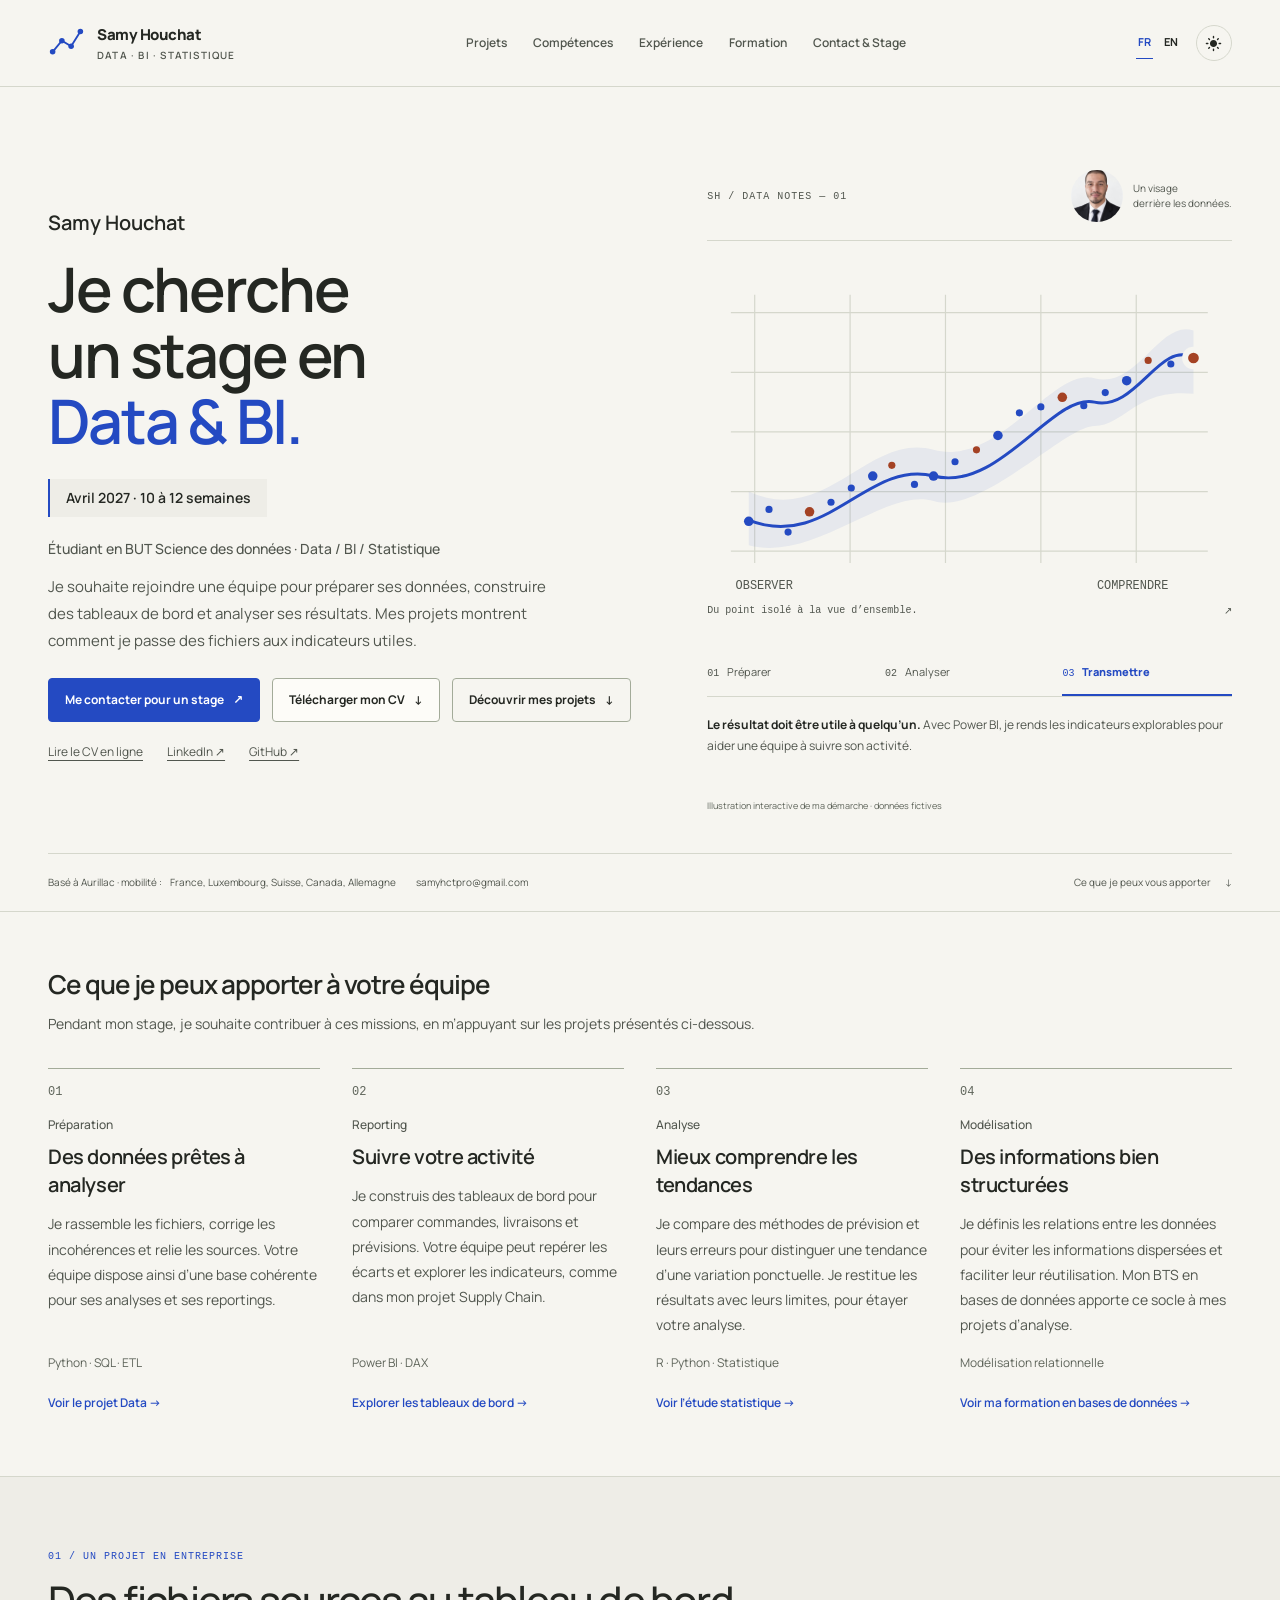
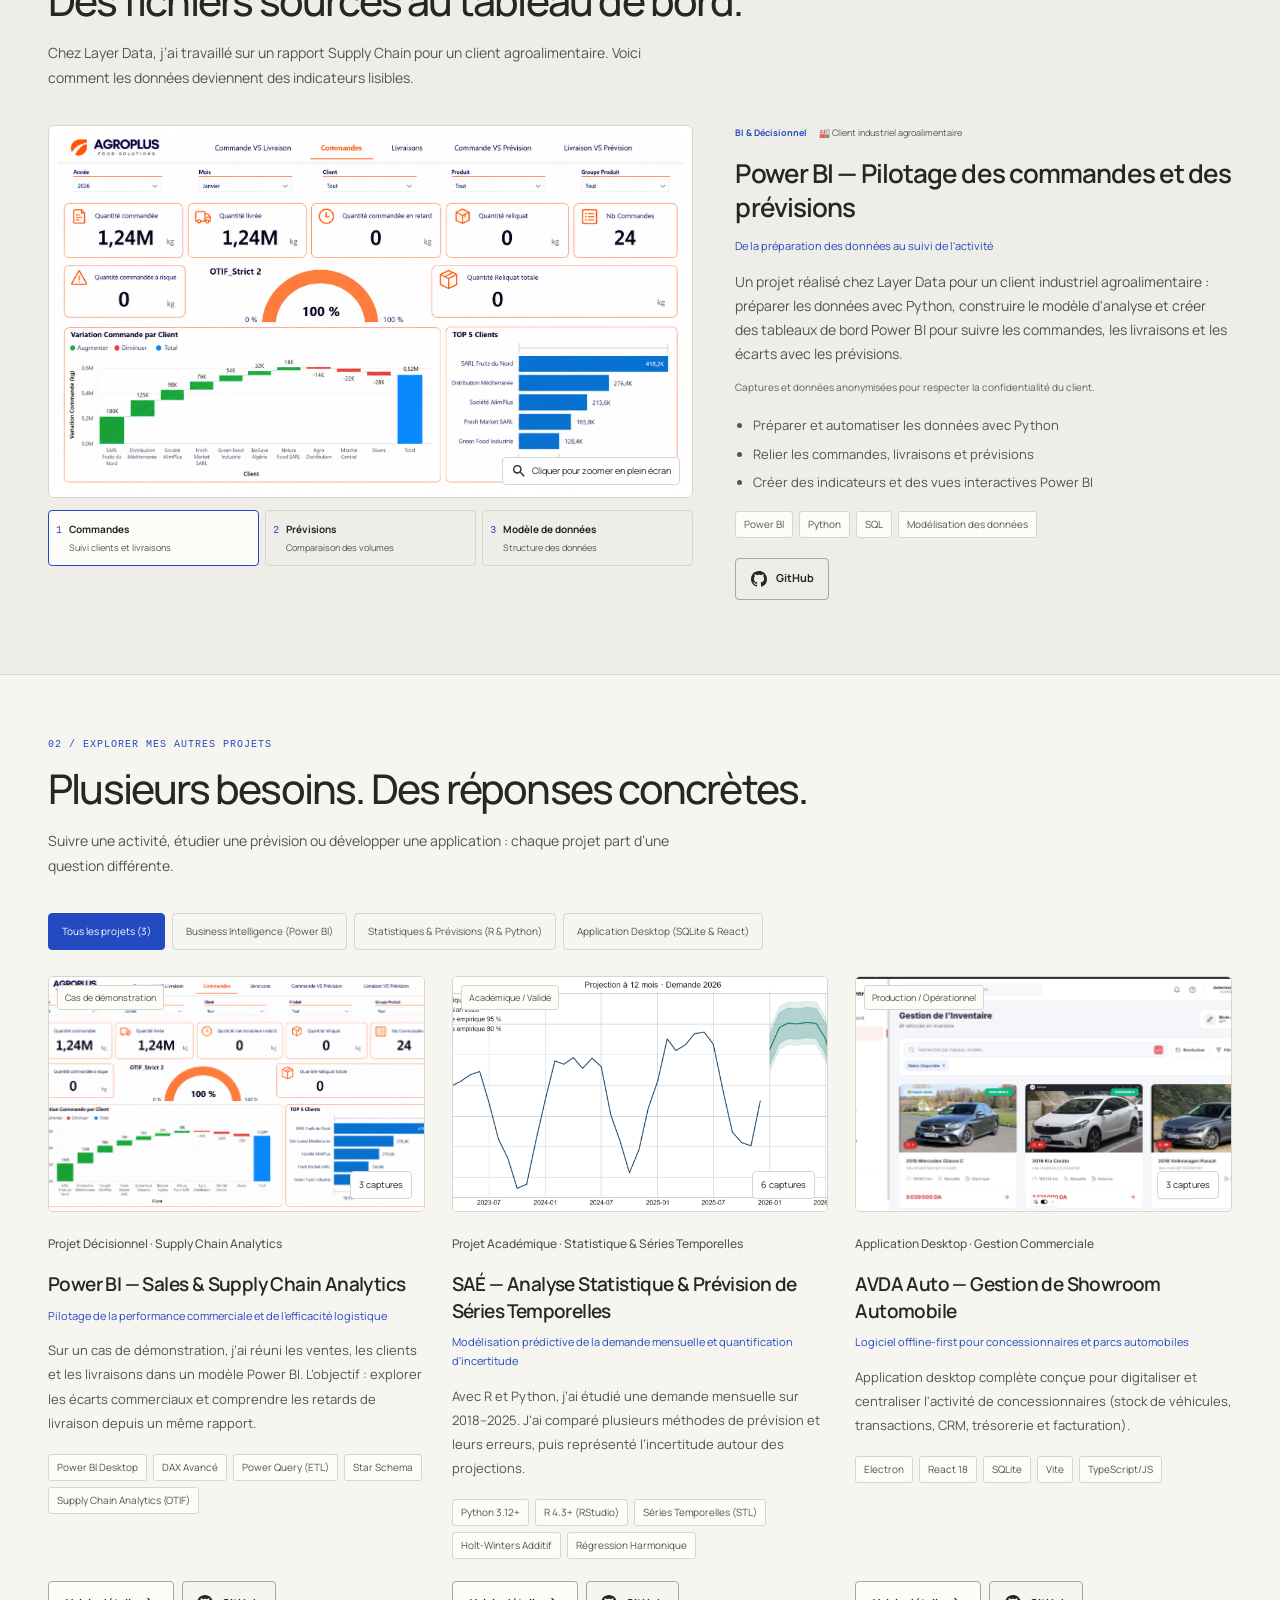
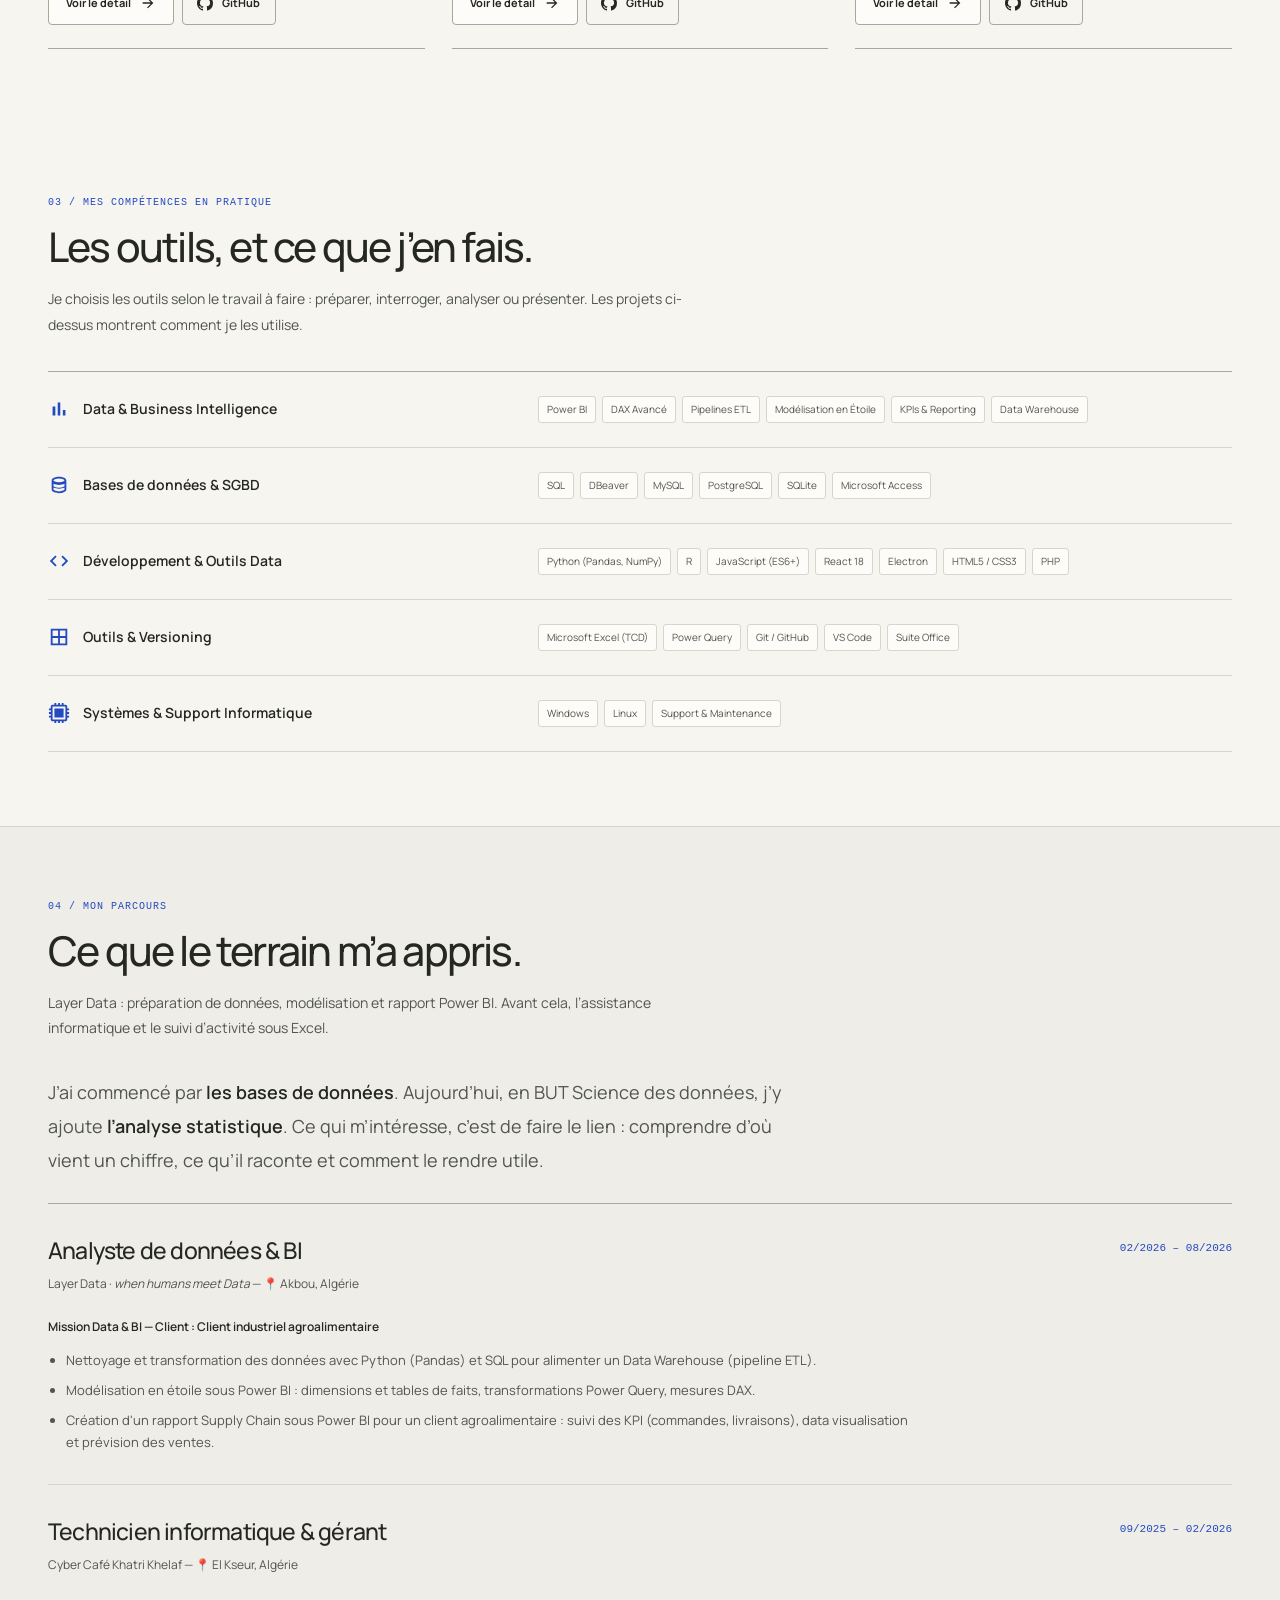
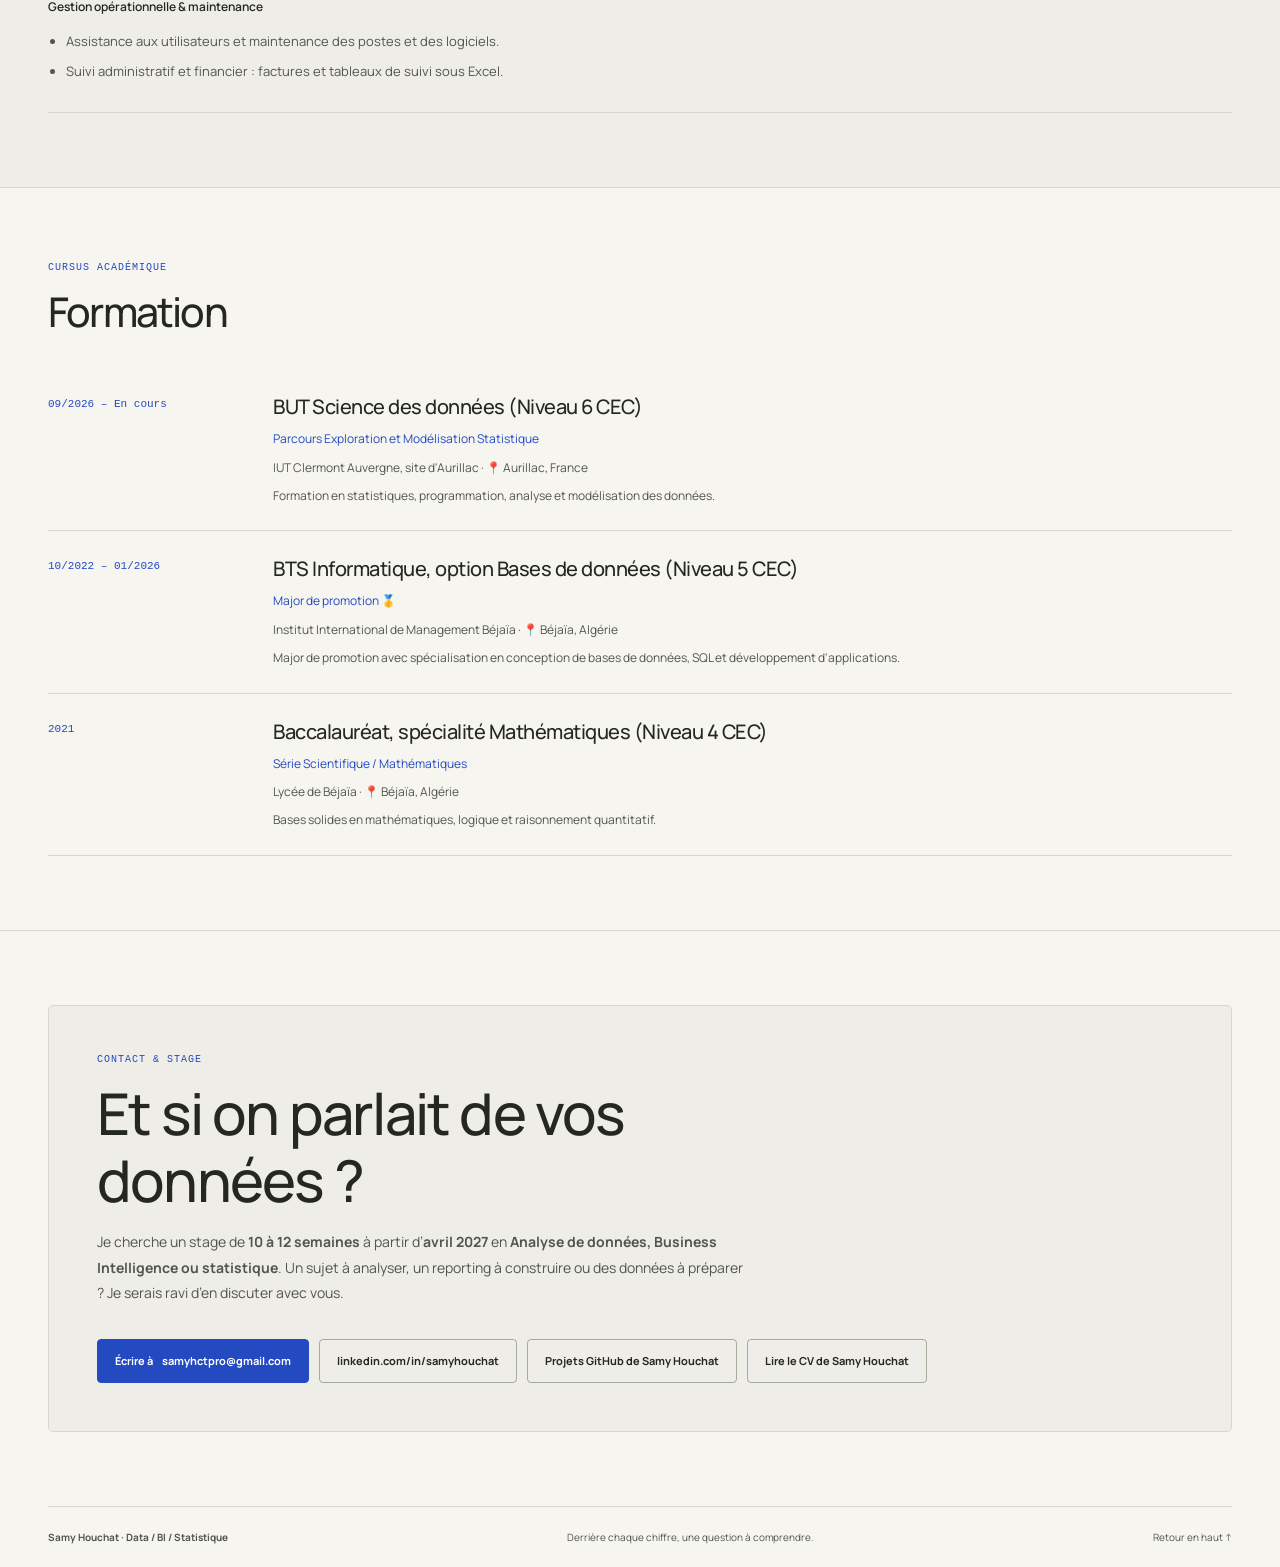
==== commit 340b6d3f: "feat: add portfolio styling, English translations, and project quality documentation" ====
--- a/index.html
+++ b/index.html
@@ -4,8 +4,8 @@
   <meta charset="UTF-8">
   <meta name="viewport" content="width=device-width, initial-scale=1.0">
   <meta http-equiv="X-UA-Compatible" content="IE=edge">
-  <title>Samy Houchat | Stage Data, BI &amp; Statistique</title>
-  <meta name="description" content="Je suis Samy Houchat, étudiant en Science des données. Découvrez mes projets SQL, Python, R et Power BI pour un stage Data, BI ou statistique dès avril 2027.">
+  <title>Samy Houchat | Recherche de stage Data &amp; BI — avril 2027</title>
+  <meta name="description" content="Samy Houchat, étudiant en BUT Science des données, recherche un stage de 10 à 12 semaines dès avril 2027 : analyse, tableaux de bord Power BI et préparation de données.">
   <meta name="robots" content="index, follow, max-image-preview:large">
   <link rel="canonical" href="https://hctsamyuct.github.io/">
   <link rel="alternate" hreflang="fr" href="https://hctsamyuct.github.io/">
@@ -15,15 +15,15 @@
   <meta property="og:locale" content="fr_FR">
   <meta property="og:site_name" content="Samy Houchat — Portfolio Data &amp; BI">
   <meta property="og:url" content="https://hctsamyuct.github.io/">
-  <meta property="og:title" content="Samy Houchat | Stage Data, BI &amp; Statistique">
-  <meta property="og:description" content="Je suis Samy Houchat, étudiant en Science des données. Découvrez mes projets SQL, Python, R et Power BI pour un stage Data, BI ou statistique dès avril 2027.">
+  <meta property="og:title" content="Samy Houchat | Recherche de stage Data &amp; BI — avril 2027">
+  <meta property="og:description" content="Samy Houchat, étudiant en BUT Science des données, recherche un stage de 10 à 12 semaines dès avril 2027 : analyse, tableaux de bord Power BI et préparation de données.">
   <meta property="og:image" content="https://hctsamyuct.github.io/assets/img/bi-dashboard-commandes.png">
   <meta property="og:image:width" content="1667">
   <meta property="og:image:height" content="943">
   <meta property="og:image:alt" content="Projet de tableau de bord Power BI présenté par Samy Houchat">
   <meta name="twitter:card" content="summary_large_image">
-  <meta name="twitter:title" content="Samy Houchat | Stage Data, BI &amp; Statistique">
-  <meta name="twitter:description" content="Je suis Samy Houchat, étudiant en Science des données. Découvrez mes projets SQL, Python, R et Power BI pour un stage Data, BI ou statistique dès avril 2027.">
+  <meta name="twitter:title" content="Samy Houchat | Recherche de stage Data &amp; BI — avril 2027">
+  <meta name="twitter:description" content="Samy Houchat, étudiant en BUT Science des données, recherche un stage de 10 à 12 semaines dès avril 2027 : analyse, tableaux de bord Power BI et préparation de données.">
   <meta name="twitter:image" content="https://hctsamyuct.github.io/assets/img/bi-dashboard-commandes.png">
   <meta name="twitter:image:alt" content="Projet Power BI de Samy Houchat">
   <script type="application/ld+json">
@@ -71,8 +71,8 @@
       "@type": "ProfilePage",
       "@id": "https://hctsamyuct.github.io/#webpage",
       "url": "https://hctsamyuct.github.io/",
-      "name": "Samy Houchat | Stage Data, BI & Statistique",
-      "description": "Je suis Samy Houchat, étudiant en Science des données. Découvrez mes projets SQL, Python, R et Power BI pour un stage Data, BI ou statistique dès avril 2027.",
+      "name": "Samy Houchat | Recherche de stage Data & BI — avril 2027",
+      "description": "Samy Houchat, étudiant en BUT Science des données, recherche un stage de 10 à 12 semaines dès avril 2027 : analyse, tableaux de bord Power BI et préparation de données.",
       "inLanguage": "fr",
       "isPartOf": {
         "@id": "https://hctsamyuct.github.io/#website"
@@ -101,13 +101,13 @@
   <link rel="icon" type="image/svg+xml" href="assets/img/favicon.svg">
   <meta name="theme-color" content="#f6f5f0">
 
-  <!-- Google Fonts : Manrope et Instrument Serif avec font-display: swap -->
+  <!-- Google Fonts : Manrope avec font-display: swap -->
   <link rel="preconnect" href="https://fonts.googleapis.com">
   <link rel="preconnect" href="https://fonts.gstatic.com" crossorigin>
-  <link href="https://fonts.googleapis.com/css2?family=Manrope:wght@400;500;600;700;800&family=Instrument+Serif:ital@0;1&display=swap" rel="stylesheet">
+  <link href="https://fonts.googleapis.com/css2?family=Manrope:wght@400;500;600;700;800&display=swap" rel="stylesheet">
 
   <!-- Stylesheet -->
-  <link rel="stylesheet" href="/css/portfolio.css?v=20261028">
+  <link rel="stylesheet" href="/css/portfolio.css?v=20261110">
   <link rel="stylesheet" href="/css/cv.css?v=3e0deef64e1a">
 </head>
 <body>
@@ -118,7 +118,7 @@
        ========================================================================= -->
   <header class="site-header" id="site-header">
     <div class="container header-inner">
-      <a href="#hero" class="brand-link" aria-label="Accueil Portfolio Samy Houchat">
+      <a href="#hero" class="brand-link">
         <svg class="brand-symbol" viewBox="0 0 40 40" fill="none" aria-hidden="true"><path d="M5 29L15 17L25 23L35 7" stroke="currentColor" stroke-width="2"/><g fill="currentColor"><circle cx="5" cy="29" r="3"/><circle cx="15" cy="17" r="3"/><circle cx="25" cy="23" r="3"/><circle cx="35" cy="7" r="3"/></g></svg>
         <span class="brand-name">Samy Houchat<span class="brand-subtitle">Data · BI · Statistique</span></span>
       </a>
@@ -152,11 +152,11 @@
   <!-- Tiroir de navigation mobile -->
   <div class="mobile-drawer" id="mobile-drawer" aria-hidden="true">
     <a href="#hero" class="mobile-nav-link">Accueil</a>
-    <a href="#projets" class="mobile-nav-link">📊 Projets &amp; Tableaux de bord</a>
-    <a href="#competences" class="mobile-nav-link">⚡ Compétences techniques</a>
-    <a href="#experience" class="mobile-nav-link">💼 Expérience terrain</a>
-    <a href="#formation" class="mobile-nav-link">🎓 Formation</a>
-    <a href="#contact" class="mobile-nav-link">✉️ Recherche de stage &amp; Contact</a>
+    <a href="#projets" class="mobile-nav-link">Projets &amp; Tableaux de bord</a>
+    <a href="#competences" class="mobile-nav-link">Compétences techniques</a>
+    <a href="#experience" class="mobile-nav-link">Expérience terrain</a>
+    <a href="#formation" class="mobile-nav-link">Formation</a>
+    <a href="#contact" class="mobile-nav-link">Recherche de stage &amp; Contact</a>
   </div>
 
   <main id="main-content">
@@ -167,15 +167,15 @@
     <section class="section-hero" id="hero" aria-labelledby="hero-name">
       <div class="container hero-grid">
         <div class="hero-content">
-          <div class="availability-badge"><span class="pulse-indicator" aria-hidden="true"></span><span id="availability-text">Stage Data / BI / Statistique · 10 à 12 semaines · avril 2027</span></div>
           <h1 class="hero-name" id="hero-name">Samy Houchat</h1>
-          <p class="hero-statement"><span>Des données claires.</span><span>Des décisions</span><span><em>mieux éclairées.</em></span></p>
+          <p class="hero-statement"><span>Je cherche</span><span>un stage en</span><span>Data &amp; BI.</span></p>
+          <div class="internship-details"><span id="availability-text">Avril 2027 · 10 à 12 semaines</span></div>
           <p class="hero-title" id="hero-title">Étudiant en BUT Science des données · Data / BI / Statistique</p>
-          <p class="hero-headline" id="hero-headline">En recherche d’un stage de 10 à 12 semaines dès avril 2027. Avec Python, SQL, Power BI et R, je transforme vos données brutes en flux automatisés, tableaux de bord interactifs et analyses utiles à vos décisions.</p>
+          <p class="hero-headline" id="hero-headline">Je souhaite rejoindre une équipe pour préparer ses données, construire des tableaux de bord et analyser ses résultats. Mes projets montrent comment je passe des fichiers aux indicateurs utiles.</p>
           <div class="hero-cta-group">
-            <a href="#projets" class="btn btn-primary">Découvrir mes projets <span aria-hidden="true">↗</span></a>
+            <a href="mailto:samyhctpro@gmail.com" class="btn btn-primary" id="hero-contact-btn">Me contacter pour un stage <span aria-hidden="true">↗</span></a>
             <a href="assets/cv/CV_Samy_Houchat.pdf?v=3e0deef64e1a" class="btn btn-secondary" id="hero-cv-btn" download="CV_Samy_Houchat_Stage_Data_Analyst_BI.pdf">Télécharger mon CV <span aria-hidden="true">↓</span></a>
-            <a href="mailto:samyhctpro@gmail.com" class="btn btn-outline" id="hero-contact-btn">Me contacter pour un stage</a>
+            <a href="#projets" class="btn btn-outline">Découvrir mes projets <span aria-hidden="true">↓</span></a>
           </div>
           <div class="hero-secondary-links">
             <a href="cv_samy_houchat.html" id="hero-cv-view-btn">Lire le CV en ligne</a>
@@ -199,7 +199,7 @@
             </svg>
             <figcaption class="lab-art-label"><span>Du point isolé à la vue d’ensemble.</span><span aria-hidden="true">↗</span></figcaption>
           </figure>
-          <div class="lab-controls" aria-label="Explorer ma façon de travailler">
+          <div class="lab-controls" role="group" aria-label="Explorer ma façon de travailler">
             <button type="button" class="lab-step" data-stage="0" aria-pressed="false" aria-controls="lab-preparer"><span>01</span> Préparer</button>
             <button type="button" class="lab-step" data-stage="1" aria-pressed="false" aria-controls="lab-analyser"><span>02</span> Analyser</button>
             <button type="button" class="lab-step" data-stage="2" aria-pressed="true" aria-controls="lab-transmettre"><span>03</span> Transmettre</button>
@@ -221,40 +221,44 @@
 
 
     <!-- =======================================================================
-         2. CHIFFRES / POINTS CLÉS DU CV
+         2. CONTRIBUTIONS EN STAGE
          ======================================================================= -->
     <section class="section-stats" aria-labelledby="value-title">
       <div class="container">
         <h2 class="value-title" id="value-title">Ce que je peux apporter à votre équipe</h2>
-        <p class="value-intro">À la recherche d’un stage de 10 à 12 semaines dès avril 2027 : 4 compétences immédiatement opérationnelles pour accélérer vos projets Data, BI et statistiques.</p>
+        <p class="value-intro">Pendant mon stage, je souhaite contribuer à ces missions, en m’appuyant sur les projets présentés ci-dessous.</p>
         <div class="stats-grid" id="stats-grid">
 <!-- seo:stats-grid:start -->
     <div class="stat-card" data-stat-id="reliable-data">
-      <span class="stat-badge">Automatiser & fiabiliser</span>
-      <h3 class="stat-title">Pipelines de données & ETL</h3>
-      <p class="stat-subtitle">J’automatise l’ingestion et le nettoyage de vos fichiers avec Python et SQL pour que vos analyses reposent sur des données fiables et prêtes à l’emploi.</p>
+      <span class="stat-badge">Préparation</span>
+      <h3 class="stat-title">Des données prêtes à analyser</h3>
+      <p class="stat-subtitle">Je rassemble les fichiers, corrige les incohérences et relie les sources. Votre équipe dispose ainsi d’une base cohérente pour ses analyses et ses reportings.</p>
+      <p class="stat-tools">Python · SQL · ETL</p>
       <a class="stat-proof-link" href="#projets">Voir le projet Data <span aria-hidden="true">→</span></a>
     </div>
 
     <div class="stat-card" data-stat-id="clear-decisions">
-      <span class="stat-badge">Éclairer les décisions</span>
-      <h3 class="stat-title">Tableaux de bord Power BI</h3>
-      <p class="stat-subtitle">Je conçois des modèles en étoile et des mesures DAX pour repérer les écarts commandes/livraisons et piloter vos indicateurs en temps réel.</p>
+      <span class="stat-badge">Reporting</span>
+      <h3 class="stat-title">Suivre votre activité</h3>
+      <p class="stat-subtitle">Je construis des tableaux de bord pour comparer commandes, livraisons et prévisions. Votre équipe peut repérer les écarts et explorer les indicateurs, comme dans mon projet Supply Chain.</p>
+      <p class="stat-tools">Power BI · DAX</p>
       <a class="stat-proof-link" href="#projets">Explorer les tableaux de bord <span aria-hidden="true">→</span></a>
     </div>
 
     <div class="stat-card" data-stat-id="real-experience">
-      <span class="stat-badge">Anticiper & modéliser</span>
-      <h3 class="stat-title">Statistique & Séries temporelles</h3>
-      <p class="stat-subtitle">Avec R et Python, j’analyse vos séries temporelles, teste des hypothèses et modélise les tendances pour appuyer vos prévisions sur des bases solides.</p>
+      <span class="stat-badge">Analyse</span>
+      <h3 class="stat-title">Mieux comprendre les tendances</h3>
+      <p class="stat-subtitle">Je compare des méthodes de prévision et leurs erreurs pour distinguer une tendance d’une variation ponctuelle. Je restitue les résultats avec leurs limites, pour étayer votre analyse.</p>
+      <p class="stat-tools">R · Python · Statistique</p>
       <a class="stat-proof-link" href="#autres-projets">Voir l’étude statistique <span aria-hidden="true">→</span></a>
     </div>
 
     <div class="stat-card" data-stat-id="dba-foundation">
-      <span class="stat-badge">Concevoir des bases solides</span>
-      <h3 class="stat-title">Modélisation relationnelle & Données</h3>
-      <p class="stat-subtitle">Ma formation approfondie en bases de données (BTS Major de promotion) me permet de structurer des schémas normalisés (Merise, 3FN) avant toute restitution visuelle.</p>
-      <a class="stat-proof-link" href="#formation">Découvrir mon socle BDD <span aria-hidden="true">→</span></a>
+      <span class="stat-badge">Modélisation</span>
+      <h3 class="stat-title">Des informations bien structurées</h3>
+      <p class="stat-subtitle">Je définis les relations entre les données pour éviter les informations dispersées et faciliter leur réutilisation. Mon BTS en bases de données apporte ce socle à mes projets d’analyse.</p>
+      <p class="stat-tools">Modélisation relationnelle</p>
+      <a class="stat-proof-link" href="#formation">Voir ma formation en bases de données <span aria-hidden="true">→</span></a>
     </div>
 <!-- seo:stats-grid:end -->
         </div>
@@ -281,7 +285,7 @@
         <div class="featured-preview-column">
           <!-- Aperçu principal zoomable -->
           <div id="featured-preview-panel" role="tabpanel" aria-labelledby="proof-tab-0">
-          <div class="featured-preview-box" id="featured-zoom-trigger" role="button" tabindex="0" aria-label="Agrandir la capture active en plein écran">
+          <div class="featured-preview-box" id="featured-zoom-trigger" role="button" tabindex="0">
             <img src="assets/img/bi-dashboard-commandes.png" alt="Dashboard Commandes — Suivi OTIF & Analyse Clients Power BI" class="featured-preview-img" id="featured-main-img" loading="lazy" width="760" height="430">
             <div class="preview-overlay-hint">
               <svg width="16" height="16" viewBox="0 0 24 24" fill="currentColor"><path d="M15.5 14h-.79l-.28-.27A6.471 6.471 0 0 0 16 9.5 6.5 6.5 0 1 0 9.5 16c1.61 0 3.09-.59 4.23-1.57l.27.28v.79l5 4.99L20.49 19l-4.99-5zm-6 0C7.01 14 5 11.99 5 9.5S7.01 5 9.5 5 14 7.01 14 9.5 11.99 14 9.5 14z"/></svg>
@@ -375,7 +379,7 @@
           </p>
         </div>
 
-        <div class="projects-filter-bar" aria-label="Filtrer les réalisations">
+        <div class="projects-filter-bar" role="group" aria-label="Filtrer les réalisations">
           <button type="button" class="filter-pill-btn active" data-filter="all" aria-pressed="true">Tous les projets (3)</button>
           <button type="button" class="filter-pill-btn" data-filter="powerbi-sales-supplychain" aria-pressed="false">Business Intelligence (Power BI)</button>
           <button type="button" class="filter-pill-btn" data-filter="sae-series-temporelles" aria-pressed="false">Statistiques &amp; Prévisions (R &amp; Python)</button>
@@ -385,7 +389,7 @@
         <div class="projects-grid" id="other-projects-grid">
 <!-- seo:other-projects-grid:start -->
     <article class="project-card" data-project-id="powerbi-sales-supplychain">
-      <div class="project-thumbnail-wrapper" role="button" tabindex="0" data-project-idx="0" aria-label="Agrandir la capture de Power BI — Sales & Supply Chain Analytics">
+      <div class="project-thumbnail-wrapper" role="button" tabindex="0" data-project-idx="0">
         <img src="assets/img/bi-dashboard-commandes.png" alt="Power BI — Sales & Supply Chain Analytics" class="project-thumbnail-img" loading="lazy" width="600" height="375">
         <span class="project-badge-float">Cas de démonstration</span>
         <div class="preview-overlay-hint">
@@ -420,7 +424,7 @@
     </article>
 
     <article class="project-card" data-project-id="sae-series-temporelles">
-      <div class="project-thumbnail-wrapper" role="button" tabindex="0" data-project-idx="1" aria-label="Agrandir la capture de SAÉ — Analyse Statistique & Prévision de Séries Temporelles">
+      <div class="project-thumbnail-wrapper" role="button" tabindex="0" data-project-idx="1">
         <img src="assets/img/sae/05_forecast.png" alt="SAÉ — Analyse Statistique & Prévision de Séries Temporelles" class="project-thumbnail-img" loading="lazy" width="600" height="375">
         <span class="project-badge-float">Académique / Validé</span>
         <div class="preview-overlay-hint">
@@ -455,7 +459,7 @@
     </article>
 
     <article class="project-card" data-project-id="avda-auto">
-      <div class="project-thumbnail-wrapper" role="button" tabindex="0" data-project-idx="2" aria-label="Agrandir la capture de AVDA Auto — Gestion de Showroom Automobile">
+      <div class="project-thumbnail-wrapper" role="button" tabindex="0" data-project-idx="2">
         <img src="assets/img/avda-1.jpg" alt="AVDA Auto — Gestion de Showroom Automobile" class="project-thumbnail-img" loading="lazy" width="600" height="375">
         <span class="project-badge-float">Production / Opérationnel</span>
         <div class="preview-overlay-hint">
@@ -765,8 +769,8 @@
   profile: {
     name: "Samy Houchat",
     title: "Étudiant en BUT Science des données · Data / BI / Statistique",
-    headline: "En recherche d’un stage de 10 à 12 semaines dès avril 2027. Avec Python, SQL, Power BI et R, je transforme vos données brutes en flux automatisés, tableaux de bord interactifs et analyses utiles à vos décisions.",
-    availabilityBadge: "Stage Data / BI / Statistique · 10 à 12 semaines · avril 2027",
+    headline: "Je souhaite rejoindre une équipe pour préparer ses données, construire des tableaux de bord et analyser ses résultats. Mes projets montrent comment je passe des fichiers aux indicateurs utiles.",
+    availabilityBadge: "Avril 2027 · 10 à 12 semaines",
     location: "France, Luxembourg, Suisse, Canada, Allemagne",
     email: "samyhctpro@gmail.com",
     linkedin: "https://www.linkedin.com/in/samyhouchat",
@@ -779,31 +783,35 @@
   keyStats: [
     {
       id: "reliable-data",
-      badge: "Automatiser & fiabiliser",
-      title: "Pipelines de données & ETL",
-      subtitle: "J’automatise l’ingestion et le nettoyage de vos fichiers avec Python et SQL pour que vos analyses reposent sur des données fiables et prêtes à l’emploi.",
+      badge: "Préparation",
+      title: "Des données prêtes à analyser",
+      subtitle: "Je rassemble les fichiers, corrige les incohérences et relie les sources. Votre équipe dispose ainsi d’une base cohérente pour ses analyses et ses reportings.",
+      tools: "Python · SQL · ETL",
       href: "#projets", action: "Voir le projet Data"
     },
     {
       id: "clear-decisions",
-      badge: "Éclairer les décisions",
-      title: "Tableaux de bord Power BI",
-      subtitle: "Je conçois des modèles en étoile et des mesures DAX pour repérer les écarts commandes/livraisons et piloter vos indicateurs en temps réel.",
+      badge: "Reporting",
+      title: "Suivre votre activité",
+      subtitle: "Je construis des tableaux de bord pour comparer commandes, livraisons et prévisions. Votre équipe peut repérer les écarts et explorer les indicateurs, comme dans mon projet Supply Chain.",
+      tools: "Power BI · DAX",
       href: "#projets", action: "Explorer les tableaux de bord"
     },
     {
       id: "real-experience",
-      badge: "Anticiper & modéliser",
-      title: "Statistique & Séries temporelles",
-      subtitle: "Avec R et Python, j’analyse vos séries temporelles, teste des hypothèses et modélise les tendances pour appuyer vos prévisions sur des bases solides.",
+      badge: "Analyse",
+      title: "Mieux comprendre les tendances",
+      subtitle: "Je compare des méthodes de prévision et leurs erreurs pour distinguer une tendance d’une variation ponctuelle. Je restitue les résultats avec leurs limites, pour étayer votre analyse.",
+      tools: "R · Python · Statistique",
       href: "#autres-projets", action: "Voir l’étude statistique"
     },
     {
       id: "dba-foundation",
-      badge: "Concevoir des bases solides",
-      title: "Modélisation relationnelle & Données",
-      subtitle: "Ma formation approfondie en bases de données (BTS Major de promotion) me permet de structurer des schémas normalisés (Merise, 3FN) avant toute restitution visuelle.",
-      href: "#formation", action: "Découvrir mon socle BDD"
+      badge: "Modélisation",
+      title: "Des informations bien structurées",
+      subtitle: "Je définis les relations entre les données pour éviter les informations dispersées et faciliter leur réutilisation. Mon BTS en bases de données apporte ce socle à mes projets d’analyse.",
+      tools: "Modélisation relationnelle",
+      href: "#formation", action: "Voir ma formation en bases de données"
     }
   ],
 
@@ -1252,6 +1260,7 @@
       <span class="stat-badge">${stat.badge}</span>
       <h3 class="stat-title">${stat.title}</h3>
       <p class="stat-subtitle">${stat.subtitle}</p>
+      <p class="stat-tools">${stat.tools}</p>
       <a class="stat-proof-link" href="${stat.href}">${stat.action} <span aria-hidden="true">→</span></a>
     </div>
   `).join('');
@@ -1271,7 +1280,7 @@
         <div class="featured-preview-column">
           <!-- Aperçu principal zoomable -->
           <div id="featured-preview-panel" role="tabpanel" aria-labelledby="proof-tab-0">
-          <div class="featured-preview-box" id="featured-zoom-trigger" role="button" tabindex="0" aria-label="Agrandir la capture active en plein écran">
+          <div class="featured-preview-box" id="featured-zoom-trigger" role="button" tabindex="0">
             <img src="${fp.gallery[0].src}" alt="${fp.gallery[0].alt}" class="featured-preview-img" id="featured-main-img" loading="lazy" width="760" height="430">
             <div class="preview-overlay-hint">
               <svg width="16" height="16" viewBox="0 0 24 24" fill="currentColor"><path d="M15.5 14h-.79l-.28-.27A6.471 6.471 0 0 0 16 9.5 6.5 6.5 0 1 0 9.5 16c1.61 0 3.09-.59 4.23-1.57l.27.28v.79l5 4.99L20.49 19l-4.99-5zm-6 0C7.01 14 5 11.99 5 9.5S7.01 5 9.5 5 14 7.01 14 9.5 11.99 14 9.5 14z"/></svg>
@@ -1395,7 +1404,7 @@
 
   container.innerHTML = siteConfig.otherProjects.map((p, idx) => `
     <article class="project-card" data-project-id="${p.id}">
-      <div class="project-thumbnail-wrapper" role="button" tabindex="0" data-project-idx="${idx}" aria-label="Agrandir la capture de ${p.title}">
+      <div class="project-thumbnail-wrapper" role="button" tabindex="0" data-project-idx="${idx}">
         <img src="${p.thumbnail}" alt="${p.title}" class="project-thumbnail-img" loading="lazy" width="600" height="375">
         <span class="project-badge-float">${p.status}</span>
         <div class="preview-overlay-hint">
--- a/css/portfolio.css
+++ b/css/portfolio.css
@@ -55,22 +55,23 @@
 .mobile-drawer { display: none; }
 .section-hero { position: relative; padding: 68px 0 0; }
 .hero-grid { display: grid; grid-template-columns: 1.15fr 1fr; gap: 56px; align-items: center; }
-.availability-badge { display: inline-flex; align-items: center; gap: 8px; color: var(--text-main); font-size: 11px; font-weight: 600; margin-bottom: 24px; padding: 4px 12px; background: var(--bg-secondary); border: 1px solid var(--border-subtle); border-radius: 9999px; width: fit-content; }
-.pulse-indicator { width: 7px; height: 7px; border-radius: 50%; background: var(--accent-emerald); flex-shrink: 0; }
-.hero-name { font-size: 12px; font-weight: 600; color: var(--text-muted); letter-spacing: .5px; }
-.hero-statement { margin: 13px 0 24px; font-size: clamp(43px, 4.9vw, 72px); line-height: 1.05; font-weight: 600; letter-spacing: -3.4px; }
+.hero-content { min-width: 0; }
+.internship-details { color: var(--text-main); font-size: 14px; font-weight: 600; line-height: 1.6; margin: 20px 0; padding: 8px 16px; background: var(--bg-secondary); border-left: 2px solid var(--accent-primary); width: fit-content; }
+.hero-name { font-size: 20px; font-weight: 600; color: var(--text-main); }
+.hero-statement { margin: 16px 0 24px; font-size: clamp(48px, 4.8vw, 68px); line-height: 1.08; font-weight: 600; letter-spacing: -.035em; }
 .hero-statement span { display: block; }
-.hero-statement em { color: var(--accent-primary); font-family: 'Instrument Serif', Georgia, serif; font-weight: 400; }
-.hero-title { font-size: 12px; font-weight: 700; color: var(--accent-primary); margin-bottom: 12px; }
-.hero-headline { font-size: 14px; line-height: 1.85; color: var(--text-muted); max-width: 500px; }
-.hero-cta-group { display: flex; flex-wrap: wrap; gap: 10px; margin-top: 25px; }
+.hero-statement span:last-child { color: var(--accent-primary); }
+.hero-title { font-size: 14px; font-weight: 500; color: var(--text-muted); margin-bottom: 12px; }
+.hero-headline { font-size: 15px; line-height: 1.8; color: var(--text-muted); max-width: 500px; }
+.hero-cta-group { display: flex; flex-wrap: wrap; gap: 12px; margin-top: 24px; }
+.hero-cta-group .btn { font-size: 12px; padding: 12px 16px; }
 .btn { display: inline-flex; align-items: center; justify-content: center; gap: 9px; min-height: 44px; border: 1px solid var(--border-strong); border-radius: 4px; padding: 11px 17px; font: inherit; font-size: 11px; font-weight: 700; line-height: 1.5; background: transparent; color: var(--text-main); transition: background .2s, transform .2s; }
 .btn:hover { transform: translateY(-2px); color: var(--accent-primary); border-color: var(--accent-primary); }
 .btn svg { width: 16px; height: 16px; }
 .btn-primary { background: var(--accent-fill); border-color: var(--accent-fill); color: #fff; }
 .btn-primary:hover { color: #fff; background: #173798; }
 .btn-secondary { background: var(--bg-card); }
-.hero-secondary-links { display: flex; gap: 22px; flex-wrap: wrap; align-items: center; margin-top: 17px; font-size: 11px; color: var(--text-muted); }
+.hero-secondary-links { display: flex; gap: 24px; flex-wrap: wrap; align-items: center; margin-top: 20px; font-size: 12px; color: var(--text-muted); }
 .hero-secondary-links a { text-decoration: underline; text-underline-offset: 4px; }
 .hero-meta-items { display: flex; gap: 20px; flex-wrap: wrap; align-items: center; border-top: 1px solid var(--border-subtle); padding: 20px 0; margin-top: 40px; }
 .meta-item { display: flex; align-items: center; gap: 8px; color: var(--text-muted); font-size: 10px; }
@@ -98,16 +99,18 @@
 .lab-explanations { padding-top: 17px; min-height: 89px; }
 .lab-explanation { font-size: 12px; line-height: 1.8; color: var(--text-muted); }
 .lab-explanation strong { color: var(--text-main); }
-.section-stats { border-top: 1px solid var(--border-subtle); padding: 54px 0 62px; }
+.section-stats { border-top: 1px solid var(--border-subtle); padding: 56px 0 64px; }
 .value-title { font-size: 26px; line-height: 1.25; letter-spacing: -1px; font-weight: 600; }
-.value-intro { font-size: 12px; color: var(--text-muted); margin-top: 10px; }
-.stats-grid { display: grid; grid-template-columns: repeat(4,minmax(0,1fr)); gap: 28px; margin-top: 32px; counter-reset: contribution; }
-.stat-card { display: flex; flex-direction: column; border-top: 1px solid var(--border-strong); padding-top: 17px; counter-increment: contribution; min-width: 0; }
-.stat-card::before { content: '0' counter(contribution); font: 11px ui-monospace,monospace; color: var(--accent-primary); margin-bottom: 18px; }
-.stat-badge { font-size: 10px; font-weight: 600; color: var(--accent-primary); }
-.stat-title { font-size: 18px; font-weight: 600; letter-spacing: -.5px; line-height: 1.4; margin: 8px 0 12px; }
-.stat-subtitle { font-size: 13px; color: var(--text-muted); }
-.stat-proof-link { font-size: 10px; font-weight: 700; color: var(--accent-primary); margin-top: auto; padding-top: 20px; }
+.value-intro { font-size: 14px; color: var(--text-muted); margin-top: 12px; max-width: 760px; }
+.stats-grid { display: grid; grid-template-columns: repeat(2,minmax(0,1fr)); gap: 32px; margin-top: 32px; counter-reset: contribution; }
+.stat-card { display: flex; flex-direction: column; border-top: 1px solid var(--border-strong); padding-top: 16px; counter-increment: contribution; min-width: 0; }
+.stat-card::before { content: '0' counter(contribution); font: 12px ui-monospace,monospace; color: var(--text-subtle); margin-bottom: 16px; }
+.stat-badge { font-size: 12px; font-weight: 500; color: var(--text-muted); }
+.stat-title { font-size: 20px; font-weight: 600; letter-spacing: -.4px; line-height: 1.4; margin: 8px 0 12px; }
+.stat-subtitle { font-size: 14px; line-height: 1.8; color: var(--text-muted); }
+.stat-tools { font-size: 12px; line-height: 1.6; color: var(--text-subtle); margin: auto 0 0; padding-top: 16px; }
+.stat-proof-link { font-size: 12px; font-weight: 600; line-height: 1.6; color: var(--accent-primary); margin-top: 0; padding-top: 20px; text-underline-offset: 4px; }
+.stat-proof-link:hover { text-decoration: underline; }
 .section-padding { padding: 74px 0; }
 #projets, #experience { background: var(--bg-secondary); border-block: 1px solid var(--border-subtle); }
 .section-header { margin-bottom: 34px; max-width: 760px; }
@@ -224,20 +227,20 @@
 }
 @keyframes trace-line { from { stroke-dashoffset: 650; } to { stroke-dashoffset: 0; } }
 @keyframes arrive { from { opacity: 0; transform: translateY(12px); } to { opacity: 1; transform: none; } }
-@media (min-width: 1500px) { .section-hero { padding-top: 90px; } }
+@media (min-width: 1100px) { .stats-grid { grid-template-columns: repeat(4,minmax(0,1fr)); } }
+@media (min-width: 1500px) { .section-hero { padding-top: 88px; } }
 @media (max-width: 1100px) {
   .container { width: calc(100% - 64px); }.main-nav { gap: 16px; }.nav-link { font-size: 11px; }
-  .hero-grid { gap: 30px; }.hero-statement { font-size: 55px; }.featured-grid { gap: 26px; }
-  .stats-grid { gap: 22px; }.projects-grid { gap: 20px; }
+  .hero-grid { gap: 32px; }.hero-statement { font-size: clamp(44px,4.8vw,56px); }.featured-grid { gap: 26px; }
+  .stats-grid { gap: 32px 24px; }.projects-grid { gap: 20px; }
 }
 @media (max-width: 899px) {
   html:not(.js-enabled) .header-inner { flex-wrap: wrap; padding-block: 14px; }
   html:not(.js-enabled) .main-nav { display: flex; flex-wrap: wrap; width: 100%; order: 3; }
   .main-nav { display: none; }.mobile-menu-btn { display: grid; }.header-inner { min-height: 74px; }
   .mobile-drawer.open { display: flex; flex-direction: column; position: fixed; top: 74px; inset-inline: 0; padding: 24px 32px; gap: 15px; background: var(--bg-card); border-bottom: 1px solid var(--border-subtle); z-index: 29; font-size: 14px; }
-  .hero-statement { font-size: 47px; letter-spacing: -2px; }.hero-grid { gap: 28px; }.hero-headline { font-size: 13px; }
-  .hero-cta-group .btn { font-size: 10px; padding: 11px; }.lab-step { font-size: 10px; }.lab-step span { display: block; margin-bottom: 4px; }
-  .stats-grid { grid-template-columns: repeat(2,minmax(0,1fr)); row-gap: 32px; }
+  .hero-statement { font-size: 60px; }.hero-grid { grid-template-columns: 1fr; gap: 40px; }.hero-headline { max-width: 580px; }
+  .data-lab { max-width: 600px; width: 100%; }.lab-step span { display: inline; }
   .featured-grid { grid-template-columns: 1fr; gap: 28px; }.featured-title-compact { max-width: 500px; }
   .projects-grid { grid-template-columns: 1fr; gap: 32px; }.project-card { display: grid; grid-template-columns: 1fr 1.2fr; gap: 25px; }.project-body { padding-top: 0; }
   .skill-category-card { grid-template-columns: 1fr 1.3fr; }.education-item { grid-template-columns: 160px 1fr; }
@@ -245,12 +248,12 @@
 @media (max-width: 640px) {
   .container { width: calc(100% - 40px); }.header-inner { gap: 12px; }.brand-subtitle { font-size: 8px; }.brand-name { font-size: 13px; }.brand-symbol { width: 29px; height: 29px; }.brand-link { gap: 8px; }.header-actions { gap: 10px; }
   .theme-toggle-btn,.mobile-menu-btn { width: 32px; height: 32px; }.language-switch { gap: 6px; font-size: 10px; }
-  .section-hero { padding-top: 34px; }.hero-grid { grid-template-columns: 1fr; gap: 34px; }.availability-badge { font-size: 10px; margin-bottom: 22px; }
-  .hero-statement { font-size: clamp(43px,9.3vw,60px); letter-spacing: -2.6px; margin: 12px 0 22px; }.hero-headline { max-width: 460px; }
-  .hero-meta-items { gap: 12px; margin-top: 25px; }.hero-scroll-link { margin-left: 0; }.meta-item { font-size: 10px; }
-  .hero-secondary-links { font-size: 10px; gap: 20px; }.data-lab { padding: 0; }.lab-topline { padding-bottom: 10px; }.lab-art { padding-top: 8px; }.lab-chart { max-height: 255px; }
+  .section-hero { padding-top: 32px; }.hero-grid { gap: 40px; }.hero-name { font-size: 18px; }
+  .hero-statement { font-size: clamp(38px,8.2vw,52px); margin: 16px 0 24px; }.hero-headline { max-width: 460px; }
+  .hero-meta-items { gap: 12px; margin-top: 32px; }.hero-scroll-link { margin-left: 0; }.meta-item { font-size: 10px; }
+  .hero-secondary-links { gap: 20px; }.data-lab { padding: 0; }.lab-topline { padding-bottom: 12px; }.lab-art { padding-top: 8px; }.lab-chart { max-height: 255px; }
   .lab-step { font-size: 11px; }.lab-step span { display: inline; }.lab-controls { margin-top: 16px; }.lab-explanations { min-height: 74px; }
-  .section-stats { padding: 34px 0 42px; }.value-title { font-size: 25px; }.stats-grid { gap: 25px 18px; }.stat-title { font-size: 17px; }.stat-subtitle { font-size: 11px; }.stat-card::before { margin-bottom: 10px; }
+  .section-stats { padding: 40px 0 48px; }.value-title { font-size: 25px; }.stats-grid { gap: 32px 24px; }.stat-title { font-size: 20px; }.stat-card::before { margin-bottom: 12px; }
   .section-padding { padding: 48px 0; }.section-title { letter-spacing: -1px; }.section-header { margin-bottom: 27px; }
   .featured-proofs-tabs { grid-template-columns: 1fr; }.proof-tab-btn { padding: 10px 12px; }.proof-tab-text { flex-direction: row; align-items: baseline; flex-wrap: wrap; column-gap: 12px; }.proof-tab-title { font-size: 12px; }.proof-tab-sub { font-size: 10px; }
   .featured-title-compact { font-size: 25px; }.project-collection { padding-top: 42px !important; }.project-card { display: flex; gap: 0; }.project-body { padding-top: 20px; }
@@ -259,9 +262,12 @@
   #contact .container { padding: 28px 22px; }.hero-actions { flex-direction: column; align-items: stretch; }.hero-actions .btn { overflow-wrap: anywhere; }
   .modal-overlay,.lightbox-overlay { padding: 10px; }.modal-dialog { padding: 20px; }.featured-title { font-size: 24px; }.modal-gallery-grid { grid-template-columns: repeat(2,minmax(0,1fr)); }
 }
+@media (max-width: 599px) {
+  .stats-grid { grid-template-columns: 1fr; }
+}
 @media (max-width: 359px) {
-  .container { width: calc(100% - 32px); }.brand-subtitle { display: none; }.header-actions { gap: 7px; }.stats-grid { grid-template-columns: 1fr; }
-  .hero-statement { font-size: 40px; letter-spacing: -2px; }.hero-cta-group { flex-direction: column; align-items: stretch; }.lab-step { font-size: 10px; }.lab-step span { margin-right: 3px; }
+  .container { width: calc(100% - 32px); }.brand-subtitle { display: none; }.header-actions { gap: 7px; }
+  .hero-cta-group { flex-direction: column; align-items: stretch; }.lab-step { font-size: 10px; }.lab-step span { margin-right: 3px; }
 }
 @media (prefers-reduced-motion: reduce) {
   html { scroll-behavior: auto; } *,*::before,*::after { animation: none !important; transition: none !important; }
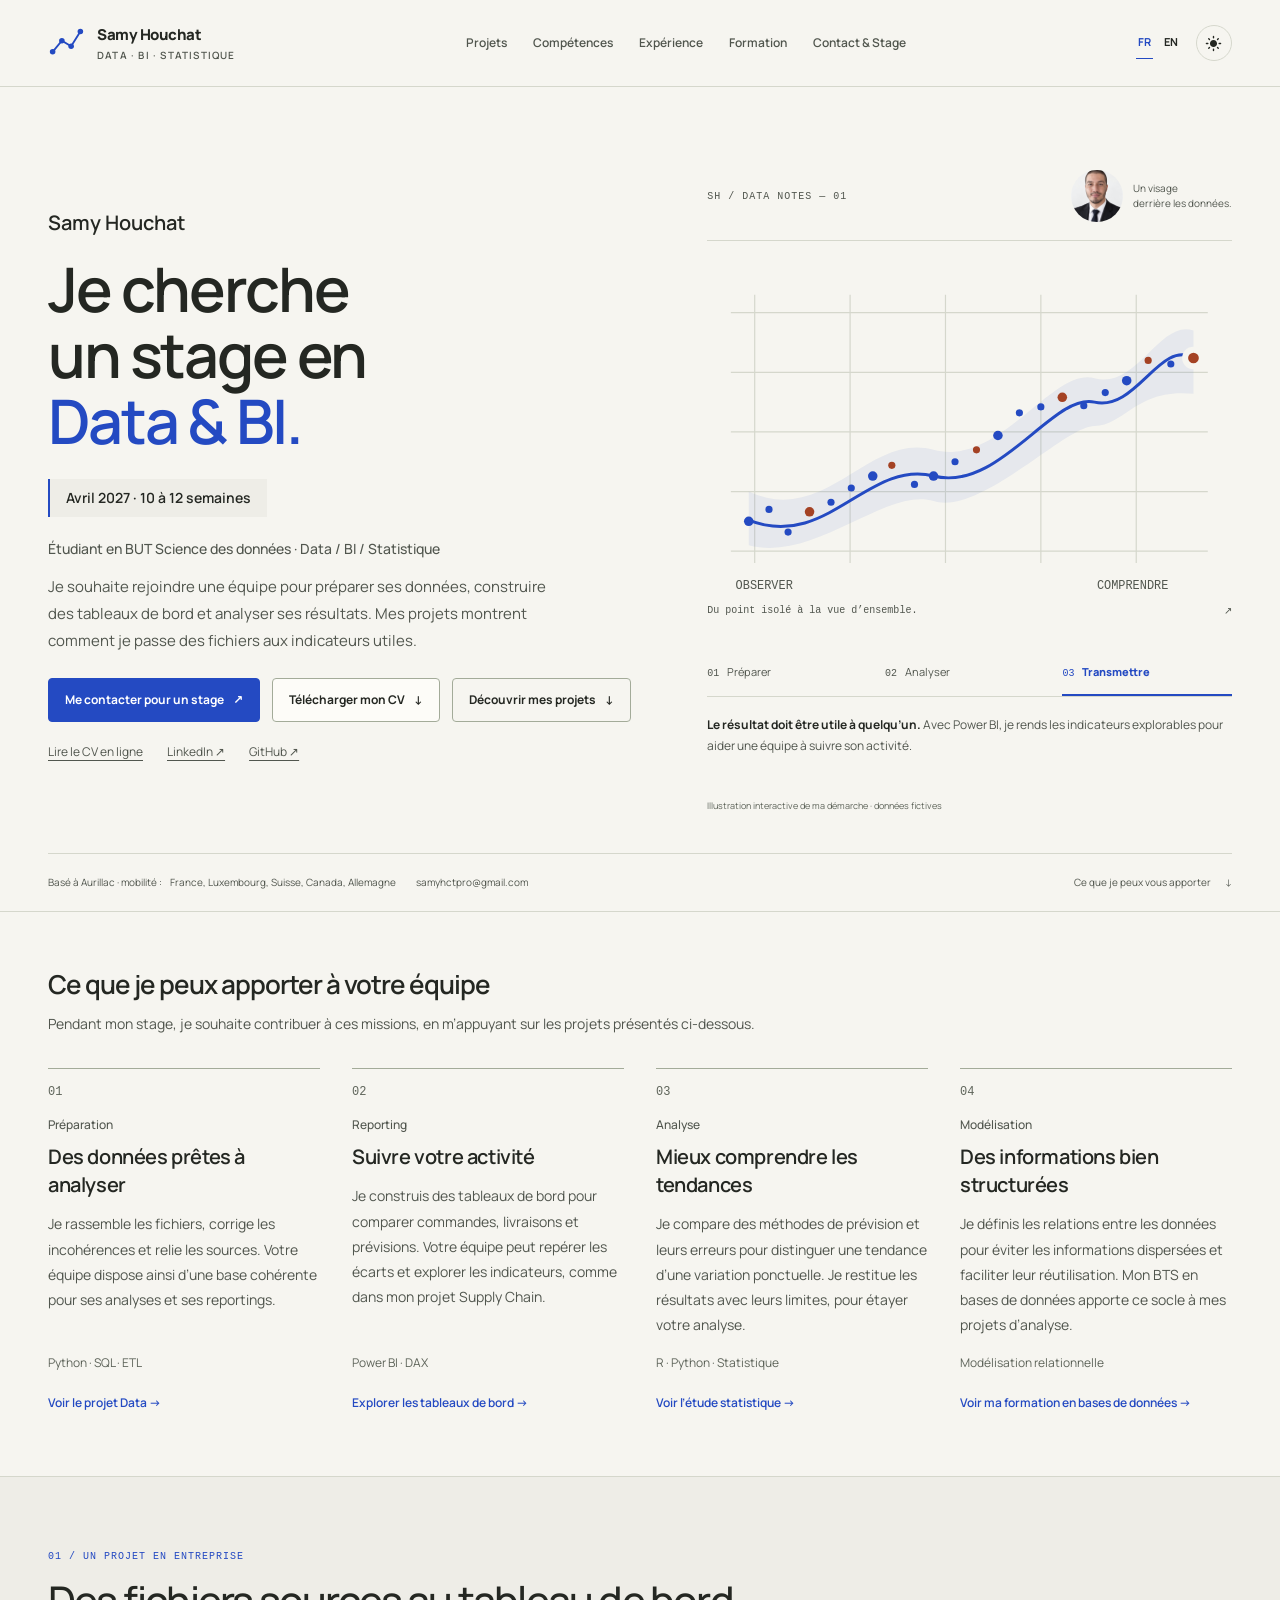
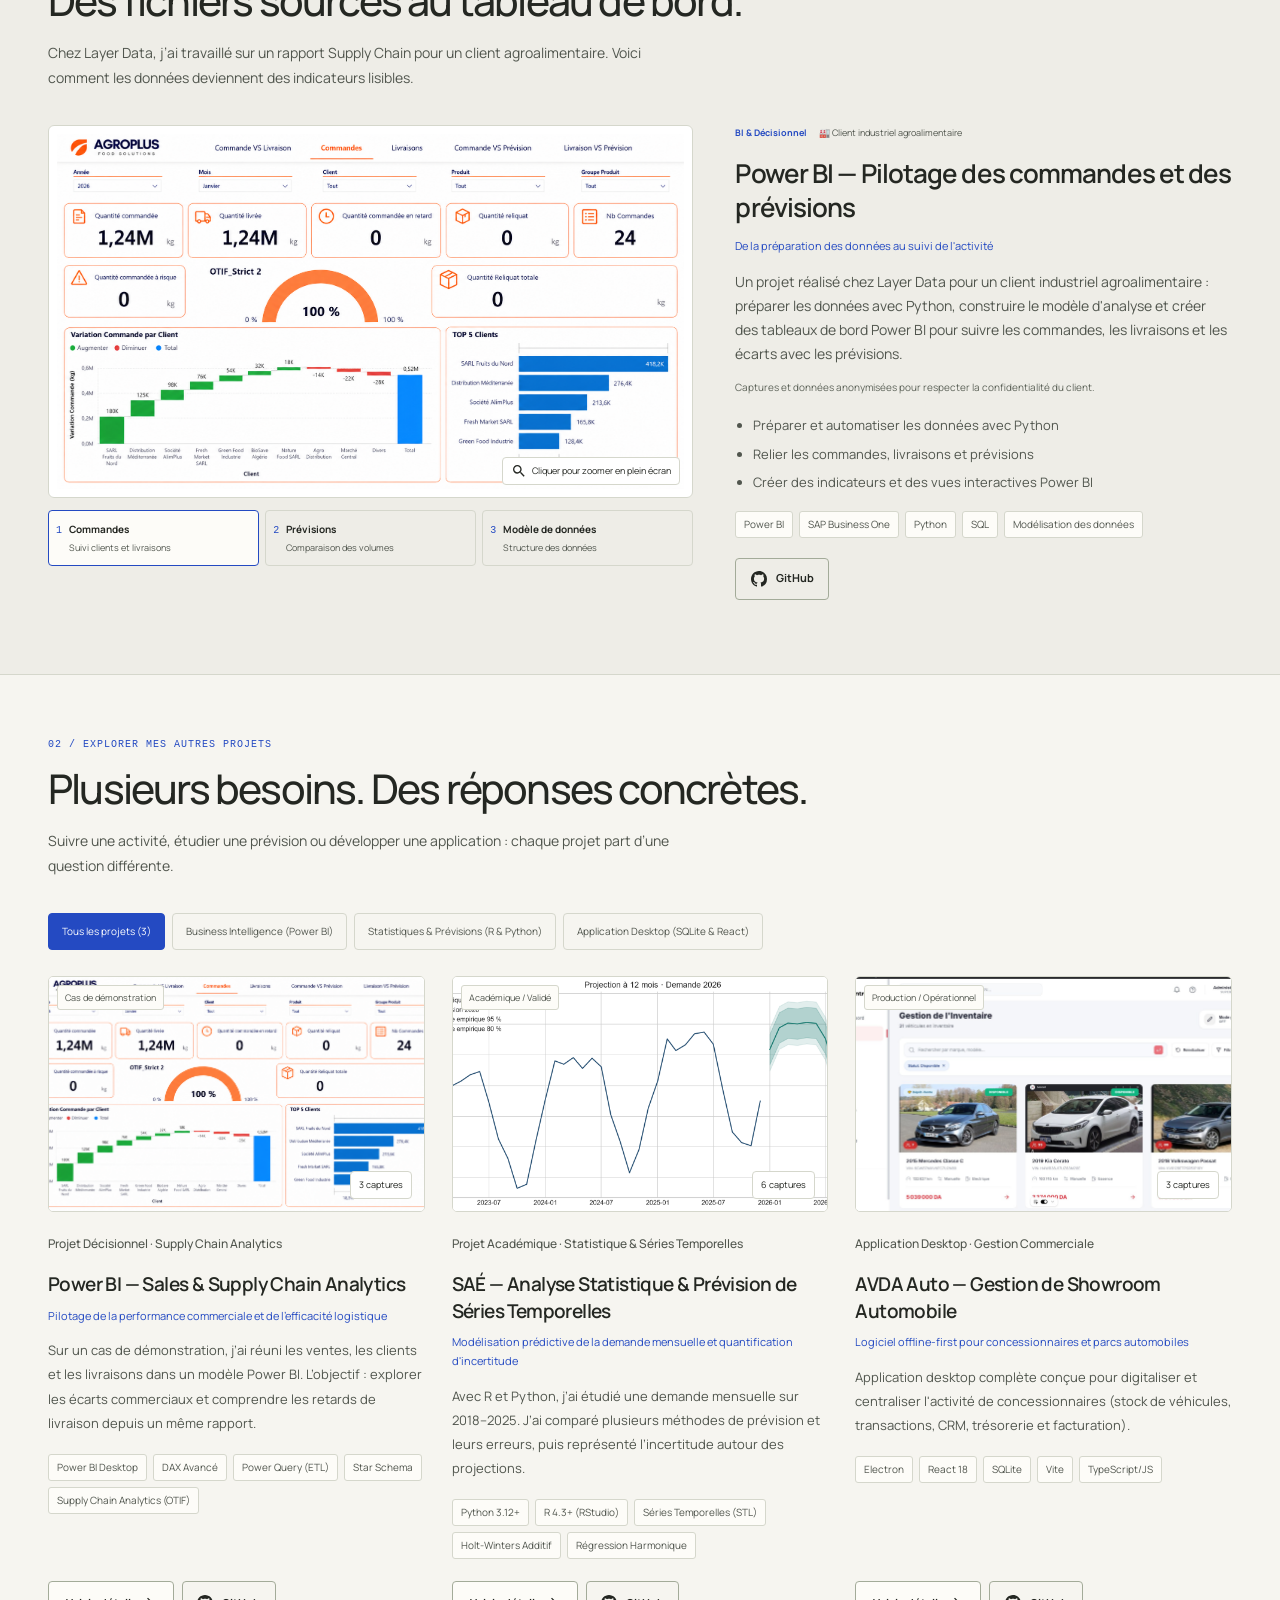
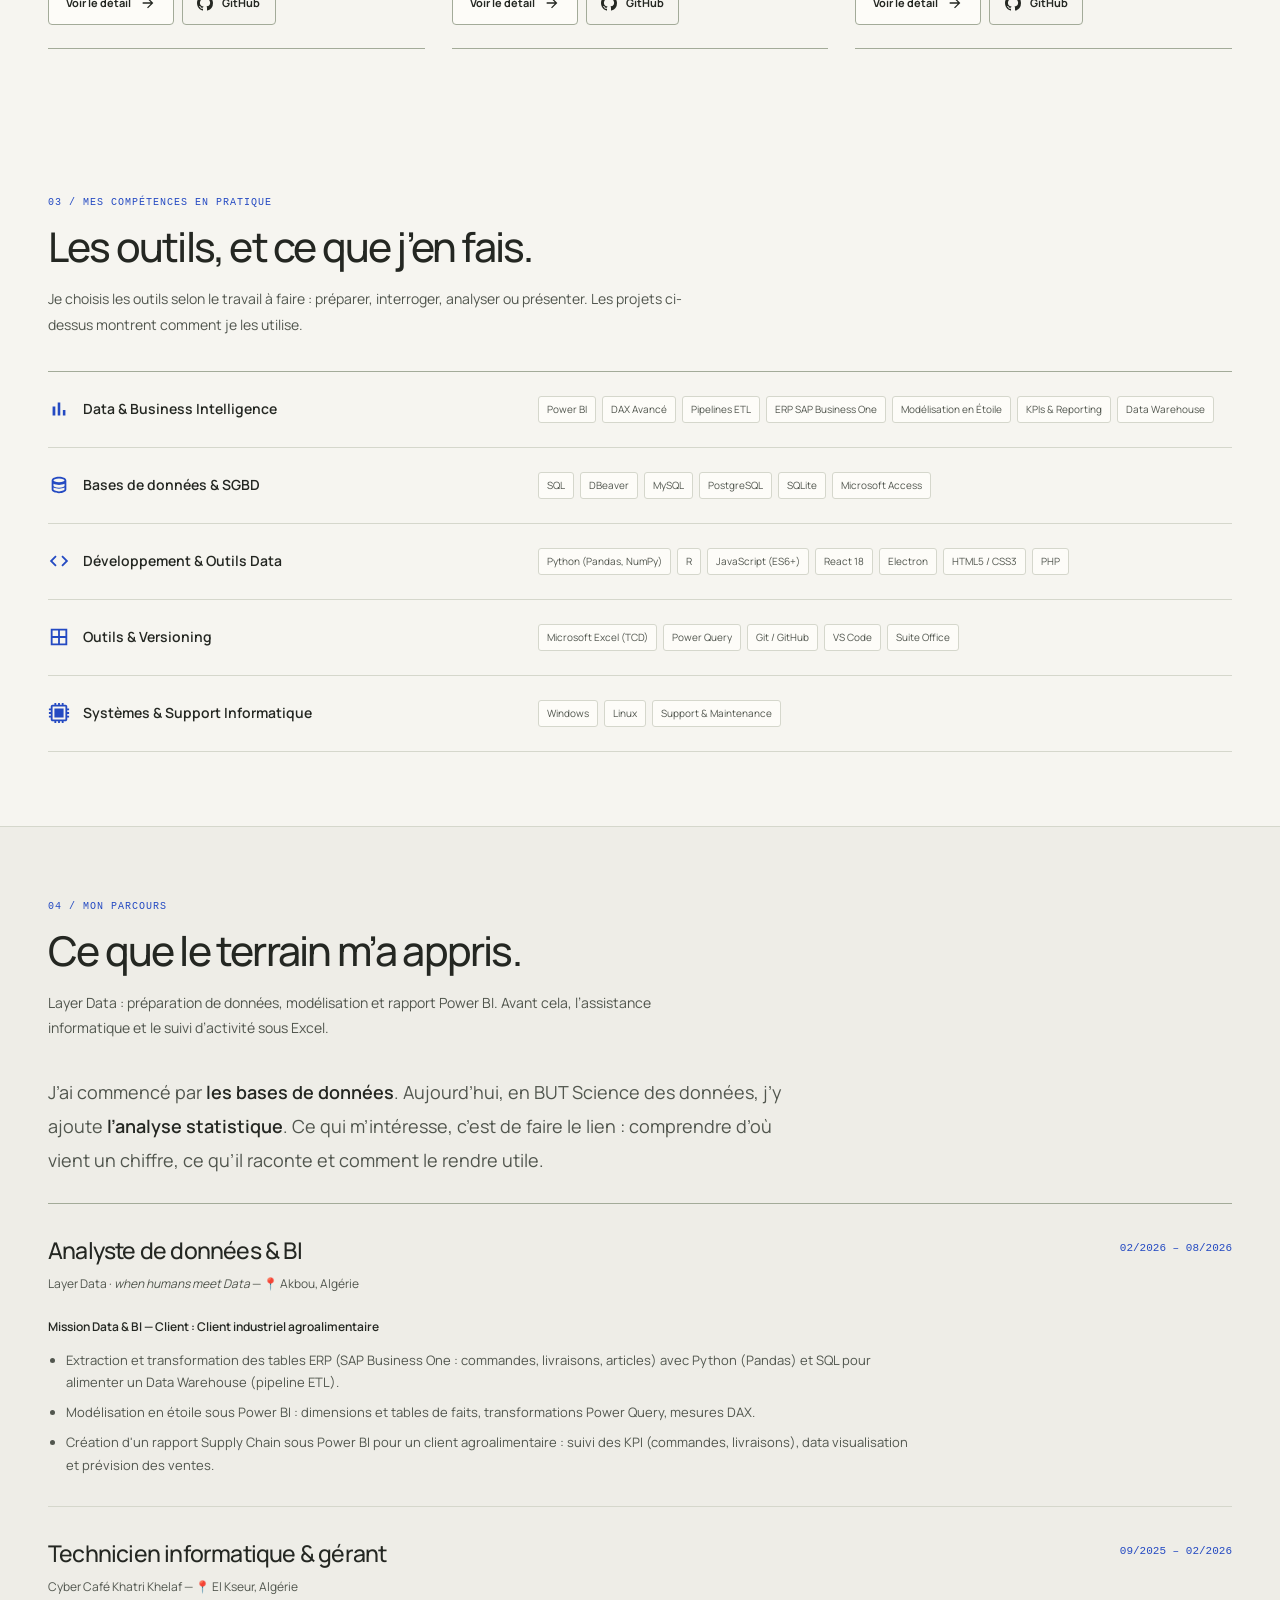
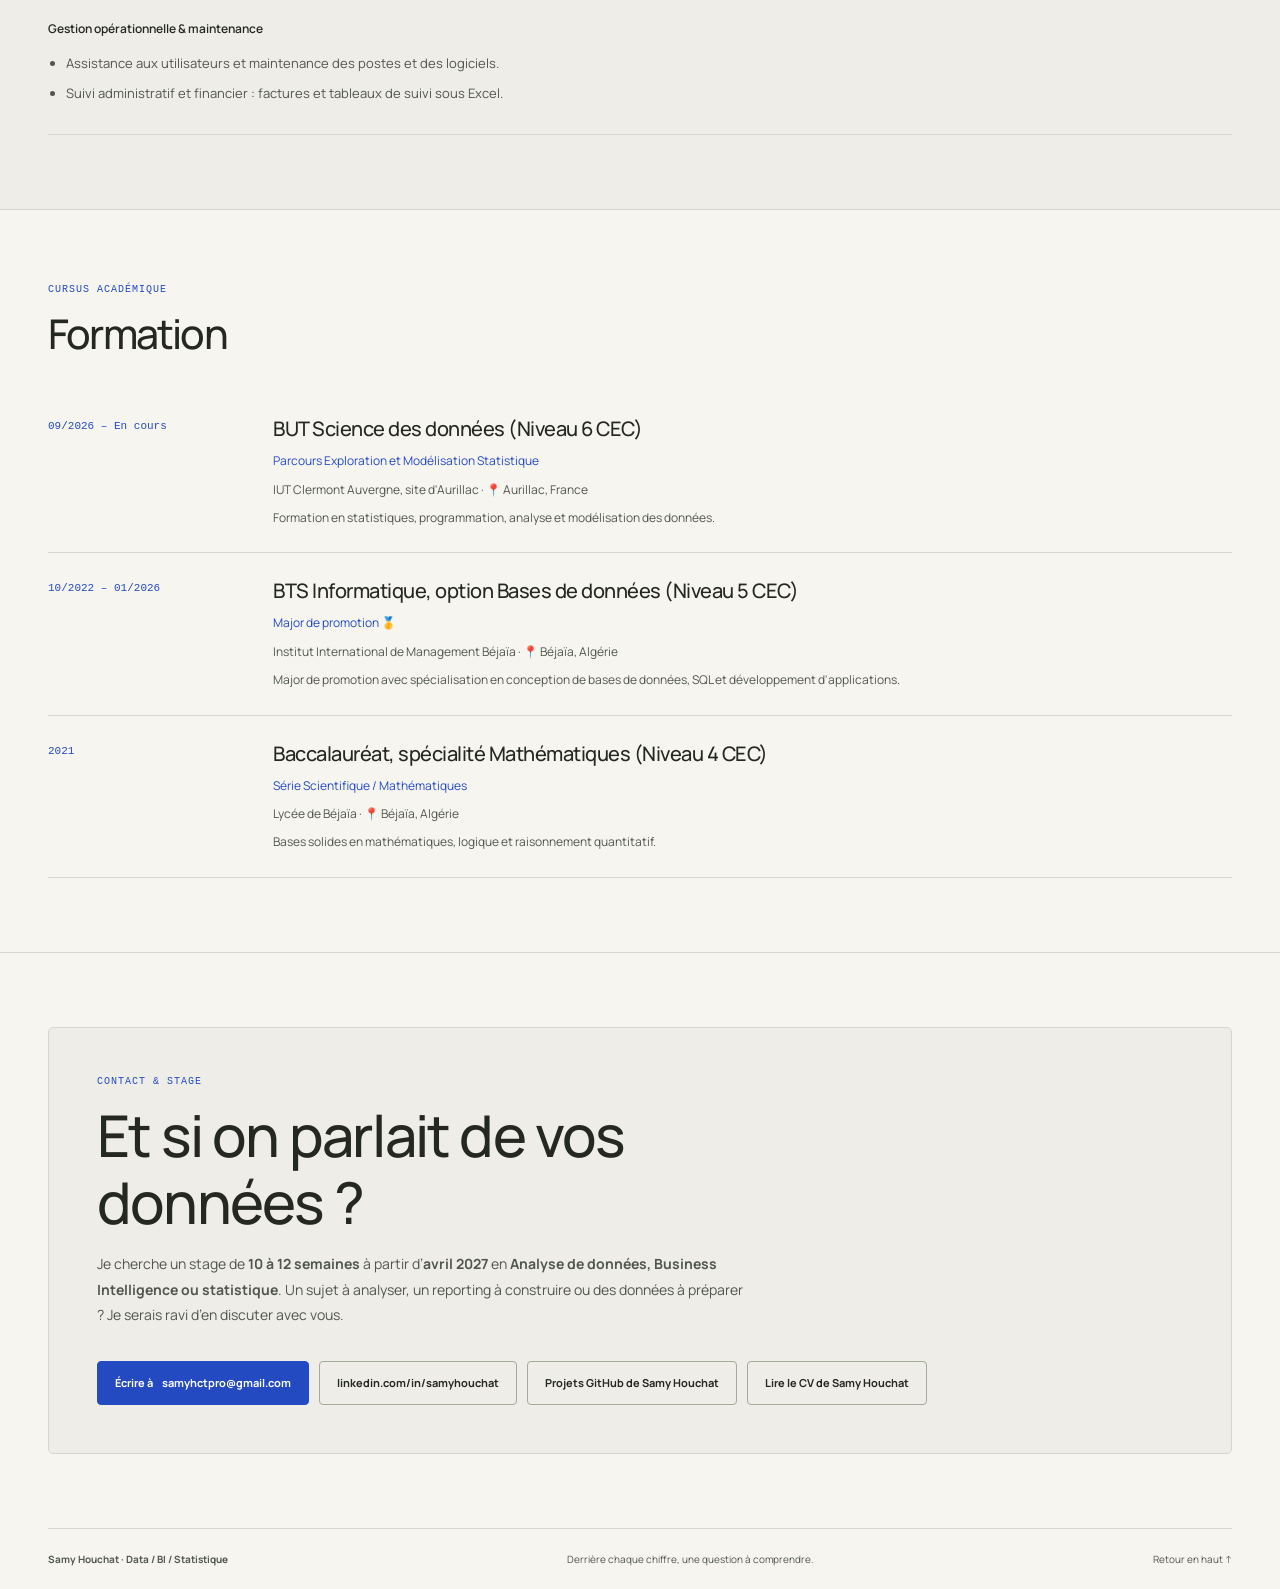
==== commit 5a56e290: "feat(cv,portfolio): intégrer et valoriser l'expérience sur l'ERP SAP Business One (SAP B1)" ====
--- a/index.html
+++ b/index.html
@@ -108,7 +108,7 @@
 
   <!-- Stylesheet -->
   <link rel="stylesheet" href="/css/portfolio.css?v=20261110">
-  <link rel="stylesheet" href="/css/cv.css?v=3e0deef64e1a">
+  <link rel="stylesheet" href="/css/cv.css?v=fc1961e12192">
 </head>
 <body>
   <a class="skip-link" href="#main-content">Aller au contenu</a>
@@ -174,7 +174,7 @@
           <p class="hero-headline" id="hero-headline">Je souhaite rejoindre une équipe pour préparer ses données, construire des tableaux de bord et analyser ses résultats. Mes projets montrent comment je passe des fichiers aux indicateurs utiles.</p>
           <div class="hero-cta-group">
             <a href="mailto:samyhctpro@gmail.com" class="btn btn-primary" id="hero-contact-btn">Me contacter pour un stage <span aria-hidden="true">↗</span></a>
-            <a href="assets/cv/CV_Samy_Houchat.pdf?v=3e0deef64e1a" class="btn btn-secondary" id="hero-cv-btn" download="CV_Samy_Houchat_Stage_Data_Analyst_BI.pdf">Télécharger mon CV <span aria-hidden="true">↓</span></a>
+            <a href="assets/cv/CV_Samy_Houchat.pdf?v=fc1961e12192" class="btn btn-secondary" id="hero-cv-btn" download="CV_Samy_Houchat_Stage_Data_Analyst_BI.pdf">Télécharger mon CV <span aria-hidden="true">↓</span></a>
             <a href="#projets" class="btn btn-outline">Découvrir mes projets <span aria-hidden="true">↓</span></a>
           </div>
           <div class="hero-secondary-links">
@@ -347,7 +347,7 @@
           </ul>
 
           <div class="featured-tags-compact">
-            <span class="skill-tag">Power BI</span><span class="skill-tag">Python</span><span class="skill-tag">SQL</span><span class="skill-tag">Modélisation des données</span>
+            <span class="skill-tag">Power BI</span><span class="skill-tag">SAP Business One</span><span class="skill-tag">Python</span><span class="skill-tag">SQL</span><span class="skill-tag">Modélisation des données</span>
           </div>
 
 
@@ -521,7 +521,7 @@
       </div>
 
       <div class="skills-tags-wrap">
-        <span class="skill-tag">Power BI</span><span class="skill-tag">DAX Avancé</span><span class="skill-tag">Pipelines ETL</span><span class="skill-tag">Modélisation en Étoile</span><span class="skill-tag">KPIs & Reporting</span><span class="skill-tag">Data Warehouse</span>
+        <span class="skill-tag">Power BI</span><span class="skill-tag">DAX Avancé</span><span class="skill-tag">Pipelines ETL</span><span class="skill-tag">ERP SAP Business One</span><span class="skill-tag">Modélisation en Étoile</span><span class="skill-tag">KPIs & Reporting</span><span class="skill-tag">Data Warehouse</span>
       </div>
     </div>
 
@@ -612,7 +612,7 @@
             <div class="timeline-mission-block">
               <h4 class="timeline-mission-title">Mission Data & BI — Client : Client industriel agroalimentaire</h4>
               <ul class="timeline-bullets">
-                <li class="timeline-bullet">Nettoyage et transformation des données avec Python (Pandas) et SQL pour alimenter un Data Warehouse (pipeline ETL).</li><li class="timeline-bullet">Modélisation en étoile sous Power BI : dimensions et tables de faits, transformations Power Query, mesures DAX.</li><li class="timeline-bullet">Création d'un rapport Supply Chain sous Power BI pour un client agroalimentaire : suivi des KPI (commandes, livraisons), data visualisation et prévision des ventes.</li>
+                <li class="timeline-bullet">Extraction et transformation des tables ERP (SAP Business One : commandes, livraisons, articles) avec Python (Pandas) et SQL pour alimenter un Data Warehouse (pipeline ETL).</li><li class="timeline-bullet">Modélisation en étoile sous Power BI : dimensions et tables de faits, transformations Power Query, mesures DAX.</li><li class="timeline-bullet">Création d'un rapport Supply Chain sous Power BI pour un client agroalimentaire : suivi des KPI (commandes, livraisons), data visualisation et prévision des ventes.</li>
               </ul>
             </div>
 
@@ -776,7 +776,7 @@
     linkedin: "https://www.linkedin.com/in/samyhouchat",
     githubUser: "https://github.com/HouchatSamy?tab=repositories",
     githubOrg: "https://github.com/AVDAdz/avdaAuto",
-    cvPdfPath: "assets/cv/CV_Samy_Houchat.pdf?v=3e0deef64e1a",
+    cvPdfPath: "assets/cv/CV_Samy_Houchat.pdf?v=fc1961e12192",
     photoPath: "assets/img/photo_opt.jpg"
   },
 
@@ -832,6 +832,7 @@
     objective: "Automatiser le flux de données de la source au reporting, suivre en temps réel la conformité des livraisons (OTIF), analyser les écarts Prévisions vs Commandes et sécuriser la satisfaction client.",
     tags: ["Power BI", "DAX Avancé", "Python (ETL)", "Data Warehouse", "Star Schema (MPD)", "KPI OTIF"],
     tools: [
+      "ERP SAP Business One (Tables sources)",
       "Python (Pipelines ETL & nettoyage)",
       "Architecture Bronze & Gold",
       "Power BI & Power Query",
@@ -852,8 +853,8 @@
         desc: "Architecture relationnelle en étoile multi-faits reliant FACT_ORDER, FACT_DELIVERY et FACT_FORECAST et des dimensions unifiées (DIM_CUSTOMER, DIM_PRODUCT, DIM_DATE, DIM_WAREHOUSE), évitant toute relation ambiguë."
       },
       {
-        title: "Ingestion & transformation ETL en Python",
-        desc: "Automatisation du traitement des flux de données sources brutes (couche Bronze) vers l'entrepôt consolidé pour l'analyse décisionnelle (couche Gold)."
+        title: "Ingestion & transformation ETL depuis SAP Business One",
+        desc: "Requêtage SQL et extraction automatisée des tables ERP (commandes ORDR/RDR1, livraisons ODLN/DLN1, clients OCRD, articles OITM) vers l'entrepôt consolidé en étoile (couche Gold)."
       }
     ],
     result: "Une chaîne de traitement automatisée et des indicateurs pour aider les équipes logistiques et commerciales à suivre leur activité.",
@@ -1024,7 +1025,7 @@
     {
       name: "Data & Business Intelligence",
       icon: "chart-bar",
-      skills: ["Power BI", "DAX Avancé", "Pipelines ETL", "Modélisation en Étoile", "KPIs & Reporting", "Data Warehouse"]
+      skills: ["Power BI", "DAX Avancé", "Pipelines ETL", "ERP SAP Business One", "Modélisation en Étoile", "KPIs & Reporting", "Data Warehouse"]
     },
     {
       name: "Bases de données & SGBD",
@@ -1059,7 +1060,7 @@
         {
           title: "Mission Data & BI — Client : {agrana}",
           bullets: [
-            "Nettoyage et transformation des données avec Python (Pandas) et SQL pour alimenter un Data Warehouse (pipeline ETL).",
+            "Extraction et transformation des tables ERP (SAP Business One : commandes, livraisons, articles) avec Python (Pandas) et SQL pour alimenter un Data Warehouse (pipeline ETL).",
             "Modélisation en étoile sous Power BI : dimensions et tables de faits, transformations Power Query, mesures DAX.",
             "Création d'un rapport Supply Chain sous Power BI pour un client agroalimentaire : suivi des KPI (commandes, livraisons), data visualisation et prévision des ventes."
           ]
@@ -1326,7 +1327,7 @@
           </ul>
 
           <div class="featured-tags-compact">
-            ${['Power BI', 'Python', 'SQL', 'Modélisation des données'].map(tech => `<span class="skill-tag">${tech}</span>`).join('')}
+            ${['Power BI', 'SAP Business One', 'Python', 'SQL', 'Modélisation des données'].map(tech => `<span class="skill-tag">${tech}</span>`).join('')}
           </div>
 
           ${fp.githubUrl ? `
@@ -2073,7 +2074,7 @@
       <span id="cv-dialog-title">CV — Samy Houchat</span>
       <div class="cv-toolbar-actions">
         <button type="button" id="btn-close-cv">Retour au portfolio</button>
-        <a href="/assets/cv/CV_Samy_Houchat.pdf?v=3e0deef64e1a" download="CV_Samy_Houchat_Stage_Data_Analyst_BI.pdf" class="cv-download" id="cv-download-pdf">Télécharger le PDF — 1 page A4</a>
+        <a href="/assets/cv/CV_Samy_Houchat.pdf?v=fc1961e12192" download="CV_Samy_Houchat_Stage_Data_Analyst_BI.pdf" class="cv-download" id="cv-download-pdf">Télécharger le PDF — 1 page A4</a>
         <button type="button" onclick="window.print()" id="btn-print-cv">Imprimer</button>
       </div>
     </aside>
@@ -2163,7 +2164,7 @@
       <span class="item-date">02/2026 – 08/2026</span>
     </div>
     <ul class="item-bullets">
-      <li><strong>Pipeline ETL :</strong> Nettoyage et transformation des données avec Python (Pandas) et SQL pour alimenter un Data Warehouse.</li>
+      <li><strong>Pipeline ETL & ERP :</strong> Requêtage et extraction des tables ERP (SAP Business One) avec SQL et Python (Pandas) pour alimenter un Data Warehouse.</li>
       <li><strong>Modélisation en étoile :</strong> Conception de dimensions et tables de faits sous Power BI, transformations Power Query et mesures DAX.</li>
       <li><strong>Reporting Supply Chain :</strong> Création d'un rapport Power BI pour un client agroalimentaire (suivi des KPI commandes/livraisons, data visualisation et prévision des ventes).</li>
     </ul>
@@ -2237,7 +2238,7 @@
     <div class="skill-list">Langage R (RStudio), Python (SciPy, Statsmodels), séries temporelles (lissage, prévision), tests d'hypothèses, régression linéaire, probabilités, contrôle statistique.</div>
 
     <div class="skill-category">Data Analyse, ETL & BI :</div>
-    <div class="skill-list">Python (Pandas, NumPy), ETL, nettoyage de données, Power BI, DAX (Time Intelligence, What-If), Power Query, schéma en étoile, KPI Supply Chain (OTIF, ABC/Pareto).</div>
+    <div class="skill-list">Python (Pandas, NumPy), ETL, ERP (SAP Business One), Power BI, DAX (Time Intelligence, What-If), Power Query, schéma en étoile, KPI Supply Chain (OTIF, ABC/Pareto).</div>
 
     <div class="skill-category">Bases de données & SQL :</div>
     <div class="skill-list">PostgreSQL, MySQL, SQLite, SQL avancé, modélisation relationnelle (Merise), indexation, optimisation de requêtes.</div>
